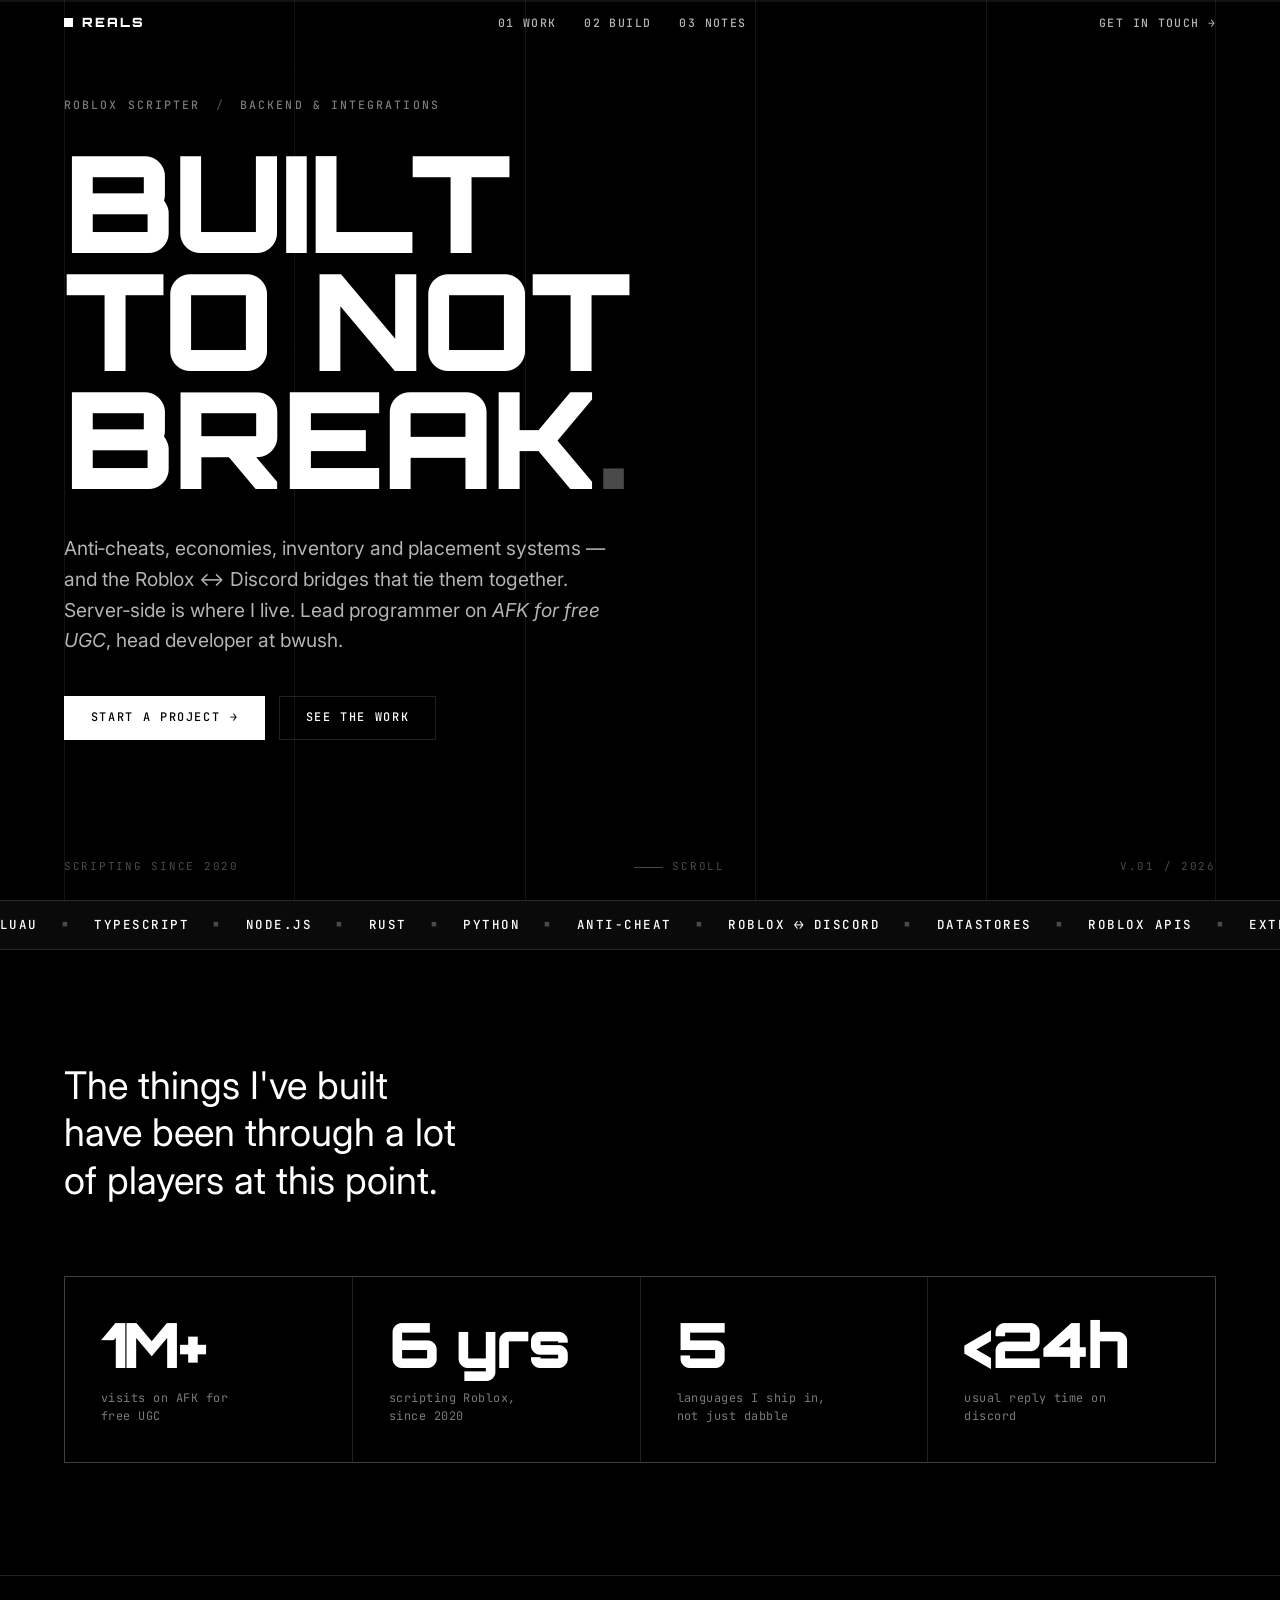
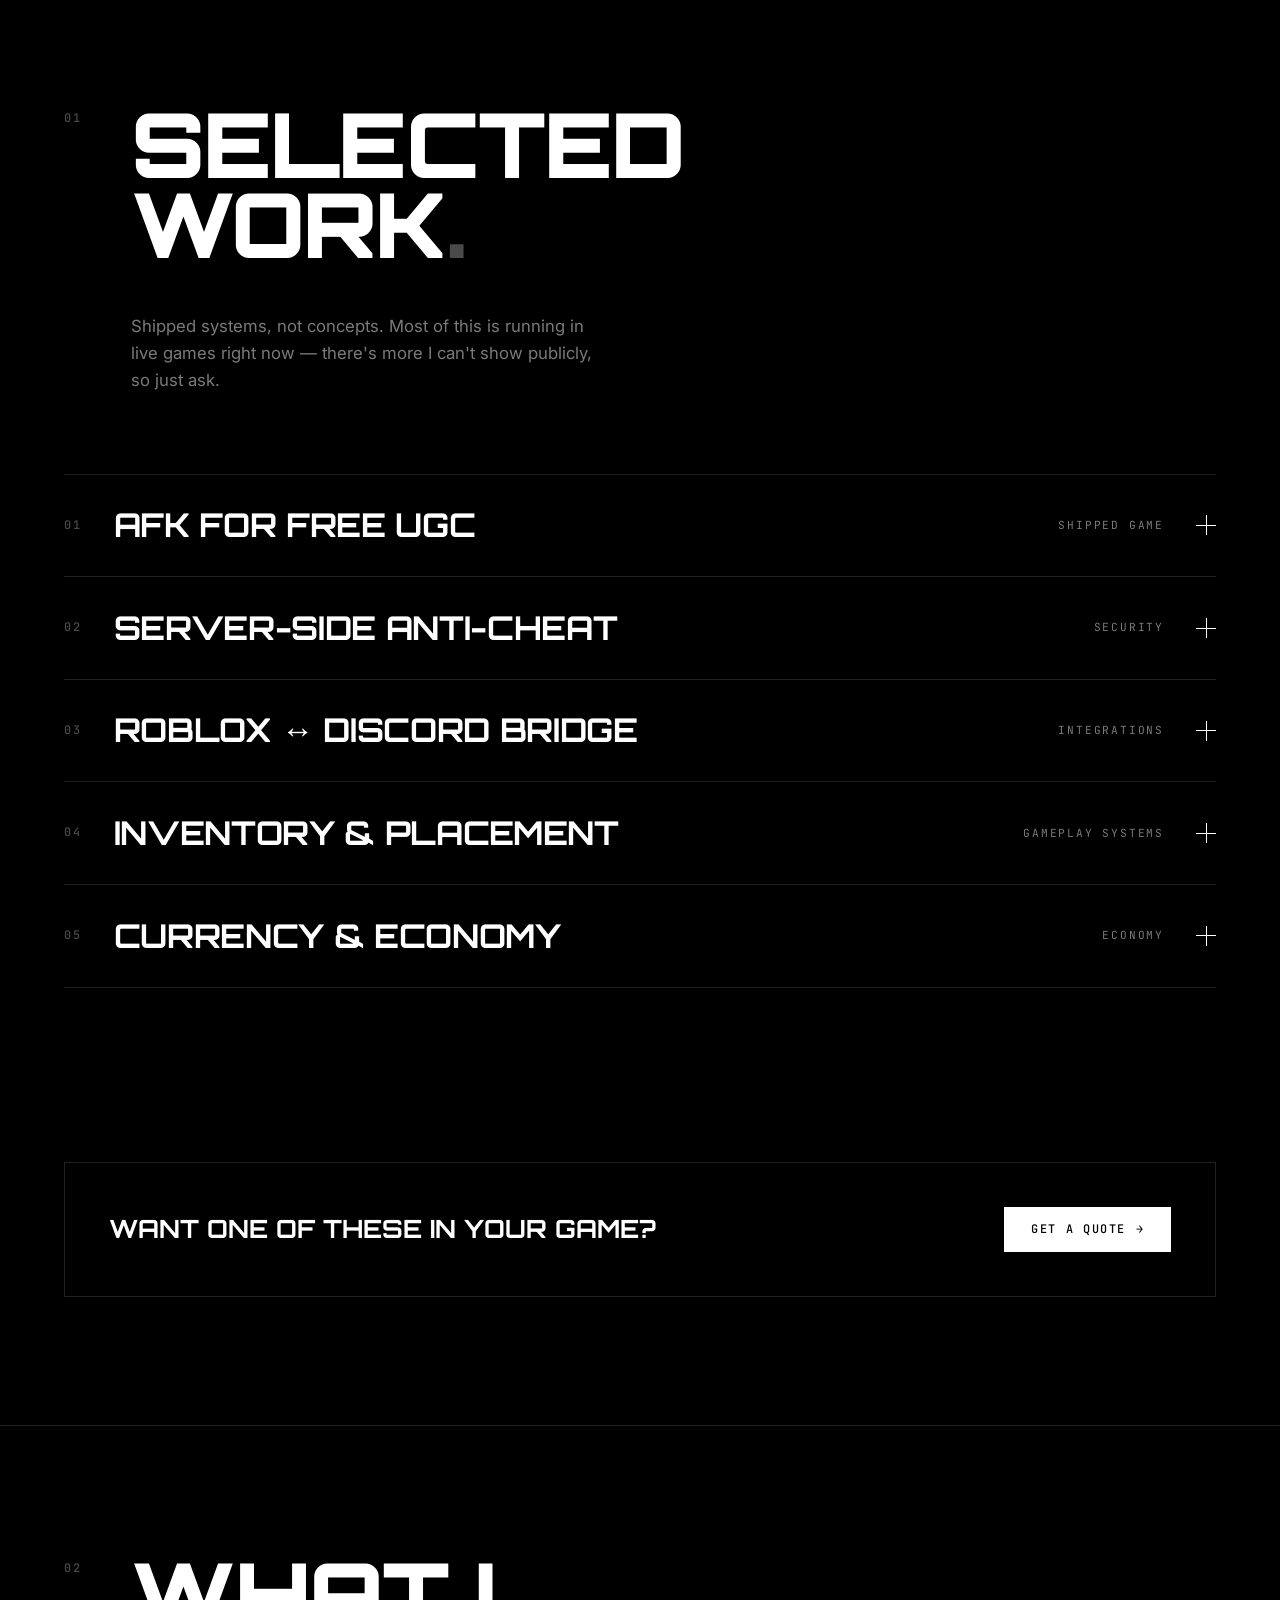
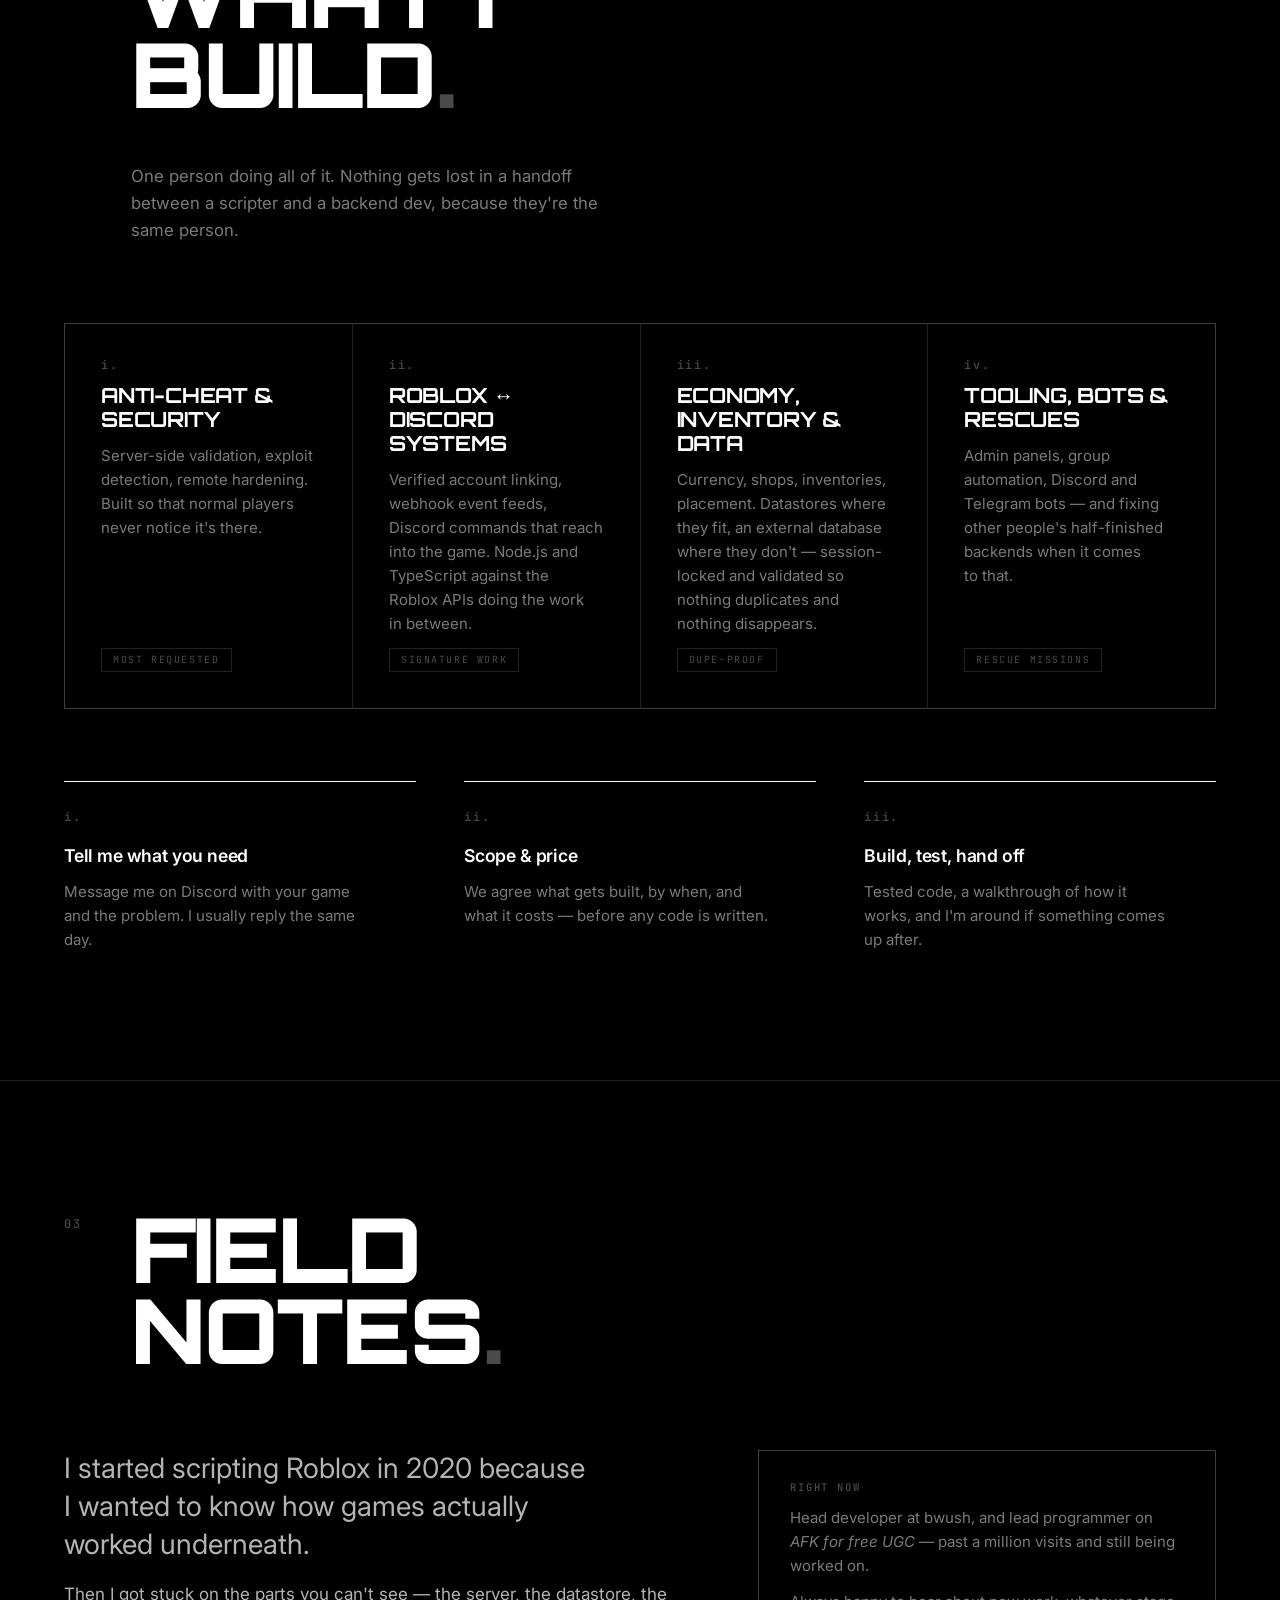
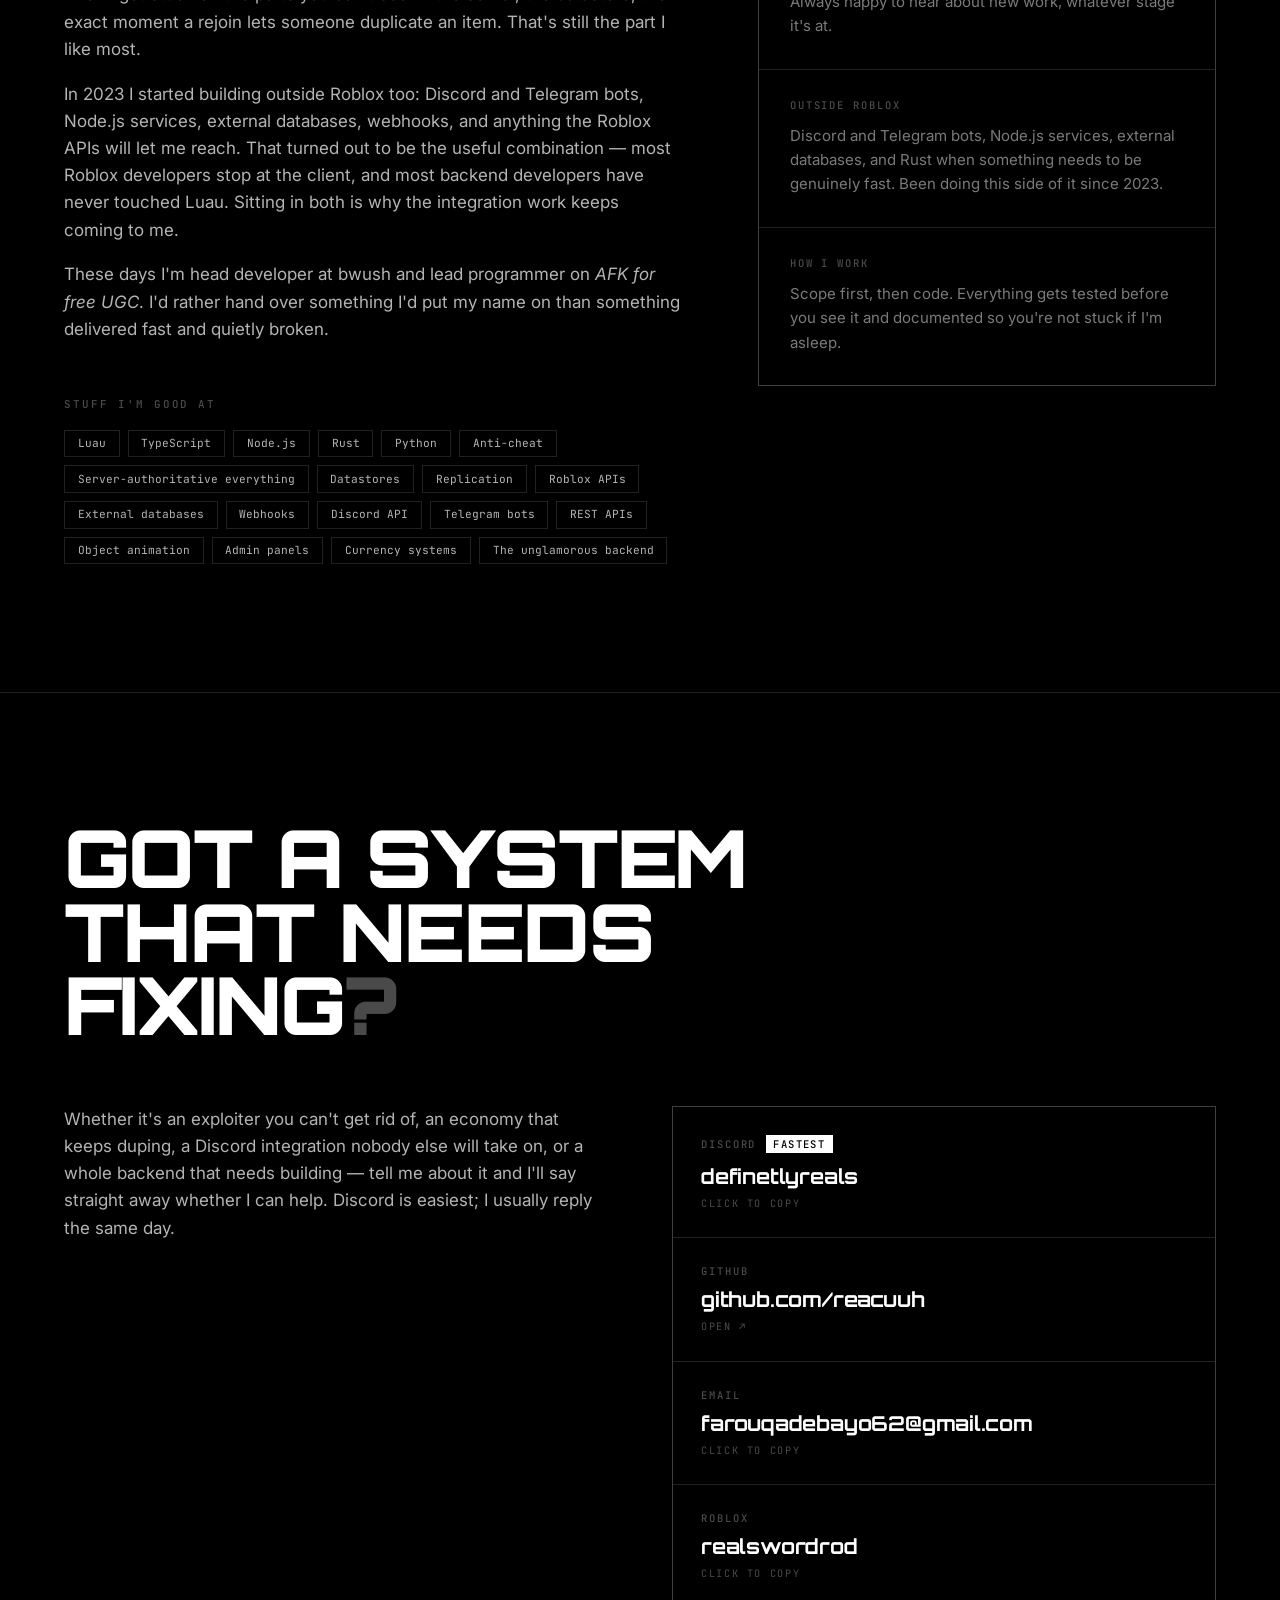
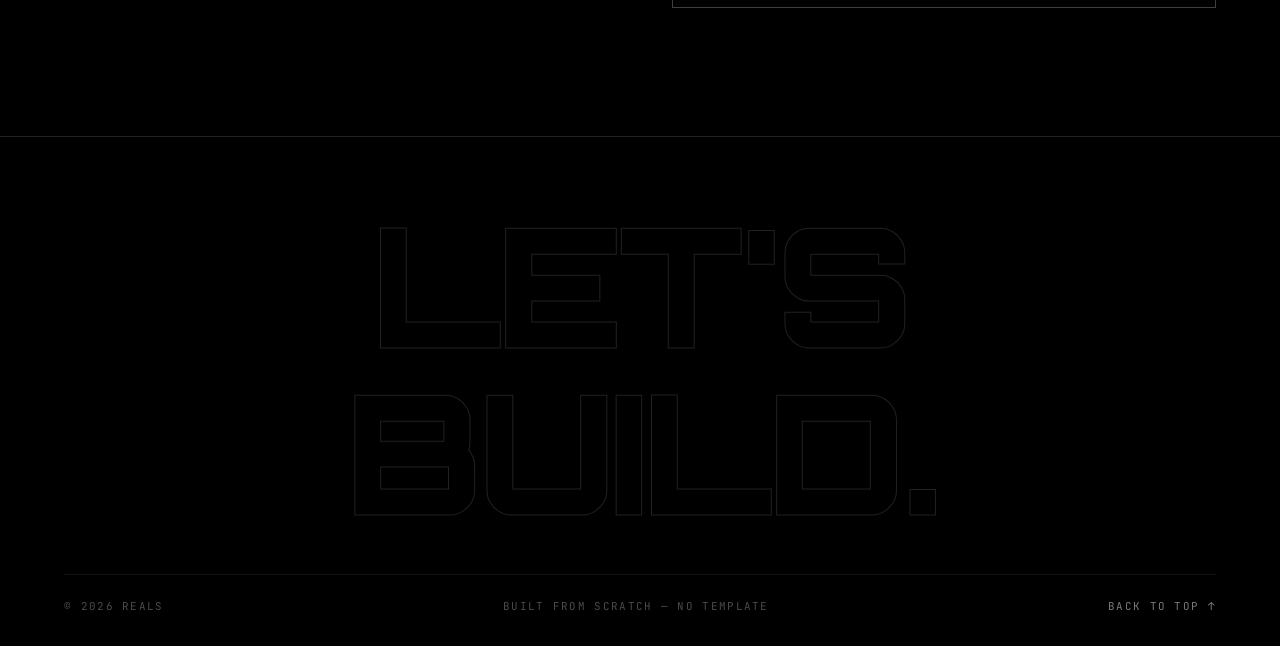
==== index.html @ 81536434 "Portfolio site Static single-page site. Black and white, Orbitron display type, no dependencies and " ====
<!doctype html>
<html lang="en">
<head>
<meta charset="utf-8">
<meta name="viewport" content="width=device-width, initial-scale=1">
<title>REALS — Roblox backend programmer</title>
<meta name="description" content="Roblox scripter and backend programmer. Anti-cheats, economies, inventory and placement systems, admin panels, and Roblox–Discord integrations. Lead programmer on AFK for free UGC.">
<meta name="theme-color" content="#000000">

<link rel="preconnect" href="https://fonts.googleapis.com">
<link rel="preconnect" href="https://fonts.gstatic.com" crossorigin>
<link href="https://fonts.googleapis.com/css2?family=Orbitron:wght@700;900&family=Inter:wght@400;500;600&family=JetBrains+Mono:wght@400;500&display=swap" rel="stylesheet">

<link rel="stylesheet" href="styles.css">
</head>
<body>

<div class="rules" aria-hidden="true"><span></span><span></span><span></span><span></span><span></span></div>
<div class="grain" aria-hidden="true"></div>
<div class="progress" aria-hidden="true"><i></i></div>

<a class="skip" href="#work">Skip to work</a>

<header class="nav">
  <a class="nav__mark" href="#top"><span class="nav__sq"></span>REALS</a>
  <nav class="nav__links" aria-label="Sections">
    <a href="#work">01 Work</a>
    <a href="#build">02 Build</a>
    <a href="#notes">03 Notes</a>
  </nav>
  <a class="nav__status" href="#contact">Get in touch <span aria-hidden="true">→</span></a>
</header>

<main>

  <!-- ─────────────────────────  HERO  ───────────────────────── -->
  <section class="hero" id="top">
    <div class="hero__inner">
      <p class="eyebrow reveal">Roblox scripter <span class="sep">/</span> backend &amp; integrations</p>

      <h1 class="hero__title">
        <span class="ln reveal" style="--d:.05s">BUILT</span>
        <span class="ln reveal" style="--d:.12s">TO NOT</span>
        <span class="ln reveal" style="--d:.19s">BREAK<span class="dot">.</span></span>
      </h1>

      <p class="hero__lede reveal" style="--d:.26s">
        Anti&#8209;cheats, economies, inventory and placement systems — and the
        Roblox&nbsp;↔&nbsp;Discord bridges that tie them together. Server&#8209;side is where I
        live. Lead programmer on <em>AFK for free UGC</em>, head developer at bwush.
      </p>

      <div class="hero__cta reveal" style="--d:.33s">
        <a class="btn btn--solid" href="#contact">Start a project <span aria-hidden="true">→</span></a>
        <a class="btn" href="#work">See the work</a>
      </div>
    </div>

    <div class="hero__meta">
      <span>Scripting since 2020</span>
      <span class="hero__scroll" aria-hidden="true">Scroll</span>
      <span>v.01 / 2026</span>
    </div>
  </section>

  <!-- ─────────────────────────  MARQUEE  ───────────────────────── -->
  <div class="marquee" aria-hidden="true">
    <div class="marquee__track">
      <span class="marquee__set">
        <b>Luau</b><i>◼</i><b>TypeScript</b><i>◼</i><b>Node.js</b><i>◼</i><b>Rust</b><i>◼</i><b>Python</b><i>◼</i>
        <b>Anti-cheat</b><i>◼</i><b>Roblox ↔ Discord</b><i>◼</i><b>Datastores</b><i>◼</i><b>Roblox APIs</b><i>◼</i>
        <b>External databases</b><i>◼</i><b>Webhooks</b><i>◼</i><b>Admin panels</b><i>◼</i><b>Currency systems</b><i>◼</i>
        <b>Server-authoritative everything</b><i>◼</i>
      </span>
      <span class="marquee__set">
        <b>Luau</b><i>◼</i><b>TypeScript</b><i>◼</i><b>Node.js</b><i>◼</i><b>Rust</b><i>◼</i><b>Python</b><i>◼</i>
        <b>Anti-cheat</b><i>◼</i><b>Roblox ↔ Discord</b><i>◼</i><b>Datastores</b><i>◼</i><b>Roblox APIs</b><i>◼</i>
        <b>External databases</b><i>◼</i><b>Webhooks</b><i>◼</i><b>Admin panels</b><i>◼</i><b>Currency systems</b><i>◼</i>
        <b>Server-authoritative everything</b><i>◼</i>
      </span>
    </div>
  </div>

  <!-- ─────────────────────────  STATS  ───────────────────────── -->
  <section class="stats">
    <p class="stats__line reveal">The things I've built have been through a lot of players at this point.</p>
    <ul class="stats__grid">
      <li class="stat reveal" style="--d:.00s"><span class="stat__n" data-count="1" data-suffix="M+">0</span><span class="stat__l">visits on AFK for free UGC</span></li>
      <li class="stat reveal" style="--d:.06s"><span class="stat__n" data-count="6" data-suffix=" yrs">0</span><span class="stat__l">scripting Roblox, since 2020</span></li>
      <li class="stat reveal" style="--d:.12s"><span class="stat__n" data-count="5" data-suffix="">0</span><span class="stat__l">languages I ship in, not just dabble</span></li>
      <li class="stat reveal" style="--d:.18s"><span class="stat__n" data-prefix="&lt;" data-count="24" data-suffix="h">0</span><span class="stat__l">usual reply time on discord</span></li>
    </ul>
  </section>

  <!-- ─────────────────────────  01 · WORK  ───────────────────────── -->
  <section class="sec" id="work">
    <header class="sec__head">
      <span class="sec__num">01</span>
      <h2 class="sec__title reveal">Selected<br>work<span class="dot">.</span></h2>
      <p class="sec__note reveal" style="--d:.08s">
        Shipped systems, not concepts. Most of this is running in live games right now —
        there's more I can't show publicly, so just ask.
      </p>
    </header>

    <ol class="work">
      <li class="work__item reveal">
        <button class="work__row" type="button" aria-expanded="false" aria-controls="w1">
          <span class="work__idx">01</span>
          <span class="work__name">AFK for Free UGC</span>
          <span class="work__kind">Shipped game</span>
          <span class="work__plus" aria-hidden="true"></span>
        </button>
        <div class="work__panel" id="w1">
          <div class="work__panelIn">
            <div class="work__video" data-yt="">
              <span class="work__videoLabel">Video — coming soon</span>
            </div>
            <div class="work__col">
              <h3>What it is</h3>
              <p>A bwush game I'm the lead programmer on. Reward timers that survive rejoins, UGC distribution, anti-idle-abuse checks, and all the server logic underneath it.</p>
            </div>
            <div class="work__col">
              <h3>The result</h3>
              <p>Past 1M+ visits and still running. The backend holds up under full servers without the reward loop drifting or double-paying.</p>
            </div>
            <ul class="tags">
              <li>Luau</li><li>Datastores</li><li>UGC</li><li>Lead programmer</li>
            </ul>
          </div>
        </div>
      </li>

      <li class="work__item reveal">
        <button class="work__row" type="button" aria-expanded="false" aria-controls="w2">
          <span class="work__idx">02</span>
          <span class="work__name">Server-Side Anti-Cheat</span>
          <span class="work__kind">Security</span>
          <span class="work__plus" aria-hidden="true"></span>
        </button>
        <div class="work__panel" id="w2">
          <div class="work__panelIn">
            <div class="work__video" data-yt="">
              <span class="work__videoLabel">Video — coming soon</span>
            </div>
            <div class="work__col">
              <h3>What it is</h3>
              <p>Movement, speed and remote validation done on the server, where the client can't argue with it. Tuned so normal players with bad ping don't get punished for it.</p>
            </div>
            <div class="work__col">
              <h3>The result</h3>
              <p>Exploiters get caught by the thing they can't reach. Want to test it against something yourself? Ask me.</p>
            </div>
            <ul class="tags">
              <li>Luau</li><li>Server-authoritative</li><li>Remote hardening</li><li>Detection</li>
            </ul>
          </div>
        </div>
      </li>

      <li class="work__item reveal">
        <button class="work__row" type="button" aria-expanded="false" aria-controls="w3">
          <span class="work__idx">03</span>
          <span class="work__name">Roblox ↔ Discord Bridge</span>
          <span class="work__kind">Integrations</span>
          <span class="work__plus" aria-hidden="true"></span>
        </button>
        <div class="work__panel" id="w3">
          <div class="work__panelIn">
            <div class="work__video" data-yt="">
              <span class="work__videoLabel">Video — coming soon</span>
            </div>
            <div class="work__col">
              <h3>What it is</h3>
              <p>Two-way integration between a game and a Discord server. Node.js service in the middle talking to the Roblox APIs, verified account links, webhooks pushing in-game events out, and Discord commands reaching back into the game.</p>
            </div>
            <div class="work__col">
              <h3>The result</h3>
              <p>Staff can moderate, check data and trigger actions without opening Roblox. This is the part most people can't build, and it's the work I get asked for most.</p>
            </div>
            <ul class="tags">
              <li>Node.js</li><li>TypeScript</li><li>Discord API</li><li>Roblox API</li><li>Webhooks</li><li>Account linking</li>
            </ul>
          </div>
        </div>
      </li>

      <li class="work__item reveal">
        <button class="work__row" type="button" aria-expanded="false" aria-controls="w4">
          <span class="work__idx">04</span>
          <span class="work__name">Inventory &amp; Placement</span>
          <span class="work__kind">Gameplay systems</span>
          <span class="work__plus" aria-hidden="true"></span>
        </button>
        <div class="work__panel" id="w4">
          <div class="work__panelIn">
            <div class="work__video" data-yt="">
              <span class="work__videoLabel">Video — coming soon</span>
            </div>
            <div class="work__col">
              <h3>What it is</h3>
              <p>Inventory backed by datastores, plus grid placement with collision and ownership checks. Every mutation is validated server-side before it's saved.</p>
            </div>
            <div class="work__col">
              <h3>The result</h3>
              <p>No dupes, no items lost on a bad shutdown, no placing things where they shouldn't go. Drops into any sandbox or building game.</p>
            </div>
            <ul class="tags">
              <li>Luau</li><li>Datastores</li><li>Grid placement</li><li>Collision</li>
            </ul>
          </div>
        </div>
      </li>

      <li class="work__item reveal">
        <button class="work__row" type="button" aria-expanded="false" aria-controls="w5">
          <span class="work__idx">05</span>
          <span class="work__name">Currency &amp; Economy</span>
          <span class="work__kind">Economy</span>
          <span class="work__plus" aria-hidden="true"></span>
        </button>
        <div class="work__panel" id="w5">
          <div class="work__panelIn">
            <div class="work__video" data-yt="">
              <span class="work__videoLabel">Video — coming soon</span>
            </div>
            <div class="work__col">
              <h3>What it is</h3>
              <p>Currency, shops and payouts with session locking and idempotent transactions, so a rejoin mid-purchase can't mint free money.</p>
            </div>
            <div class="work__col">
              <h3>The result</h3>
              <p>Balances that survive server crashes and rejoin spam. Customisable enough to sit under whatever progression the game wants.</p>
            </div>
            <ul class="tags">
              <li>Luau</li><li>Session locking</li><li>Datastores</li><li>Shops</li>
            </ul>
          </div>
        </div>
      </li>

      <li class="work__item reveal">
        <button class="work__row" type="button" aria-expanded="false" aria-controls="w6">
          <span class="work__idx">06</span>
          <span class="work__name">Admin &amp; Group Services</span>
          <span class="work__kind">Tooling</span>
          <span class="work__plus" aria-hidden="true"></span>
        </button>
        <div class="work__panel" id="w6">
          <div class="work__panelIn">
            <div class="work__video" data-yt="">
              <span class="work__videoLabel">Video — coming soon</span>
            </div>
            <div class="work__col">
              <h3>What it is</h3>
              <p>Admin panels with real permission tiers and an action log, plus custom automation for Roblox group member services — the kind of thing every big group ends up needing.</p>
            </div>
            <div class="work__col">
              <h3>The result</h3>
              <p>Staff get exactly the powers they should have and nothing more, and every action is traceable to whoever ran it.</p>
            </div>
            <ul class="tags">
              <li>Luau</li><li>Node.js</li><li>Permissions</li><li>Audit log</li><li>Automation</li>
            </ul>
          </div>
        </div>
      </li>
    </ol>

    <div class="cta-band reveal">
      <p>Want one of these in your game?</p>
      <a class="btn btn--solid" href="#contact">Get a quote <span aria-hidden="true">→</span></a>
    </div>
  </section>

  <!-- ─────────────────────────  02 · BUILD  ───────────────────────── -->
  <section class="sec" id="build">
    <header class="sec__head">
      <span class="sec__num">02</span>
      <h2 class="sec__title reveal">What I<br>build<span class="dot">.</span></h2>
      <p class="sec__note reveal" style="--d:.08s">One person doing all of it. Nothing gets lost in a handoff between a scripter and a backend dev, because they're the same person.</p>
    </header>

    <div class="cap">
      <article class="cap__card reveal" style="--d:.00s">
        <span class="cap__i">i.</span>
        <h3>Anti-cheat &amp; security</h3>
        <p>Server-side validation, exploit detection, remote hardening. Built so that normal players never notice it's there.</p>
        <span class="cap__flag">Most requested</span>
      </article>
      <article class="cap__card reveal" style="--d:.06s">
        <span class="cap__i">ii.</span>
        <h3>Roblox ↔ Discord systems</h3>
        <p>Verified account linking, webhook event feeds, Discord commands that reach into the game. Node.js and TypeScript against the Roblox APIs doing the work in between.</p>
        <span class="cap__flag">Signature work</span>
      </article>
      <article class="cap__card reveal" style="--d:.12s">
        <span class="cap__i">iii.</span>
        <h3>Economy, inventory &amp; data</h3>
        <p>Currency, shops, inventories, placement. Datastores where they fit, an external database where they don't — session-locked and validated so nothing duplicates and nothing disappears.</p>
        <span class="cap__flag">Dupe-proof</span>
      </article>
      <article class="cap__card reveal" style="--d:.18s">
        <span class="cap__i">iv.</span>
        <h3>Tooling, bots &amp; rescues</h3>
        <p>Admin panels, group automation, Discord and Telegram bots — and fixing other people's half-finished backends when it comes to that.</p>
        <span class="cap__flag">Rescue missions</span>
      </article>
    </div>

    <ol class="steps">
      <li class="reveal" style="--d:.00s"><span class="steps__n">i.</span><h4>Tell me what you need</h4><p>Message me on Discord with your game and the problem. I usually reply the same day.</p></li>
      <li class="reveal" style="--d:.08s"><span class="steps__n">ii.</span><h4>Scope &amp; price</h4><p>We agree what gets built, by when, and what it costs — before any code is written.</p></li>
      <li class="reveal" style="--d:.16s"><span class="steps__n">iii.</span><h4>Build, test, hand off</h4><p>Tested code, a walkthrough of how it works, and I'm around if something comes up after.</p></li>
    </ol>
  </section>

  <!-- ─────────────────────────  03 · NOTES  ───────────────────────── -->
  <section class="sec" id="notes">
    <header class="sec__head">
      <span class="sec__num">03</span>
      <h2 class="sec__title reveal">Field<br>notes<span class="dot">.</span></h2>
    </header>

    <div class="notes">
      <div class="notes__body reveal">
        <p class="notes__lead">I started scripting Roblox in 2020 because I wanted to know how games actually worked underneath.</p>
        <p>Then I got stuck on the parts you can't see — the server, the datastore, the exact moment a rejoin lets someone duplicate an item. That's still the part I like most.</p>
        <p>In 2023 I started building outside Roblox too: Discord and Telegram bots, Node.js services, external databases, webhooks, and anything the Roblox APIs will let me reach. That turned out to be the useful combination — most Roblox developers stop at the client, and most backend developers have never touched Luau. Sitting in both is why the integration work keeps coming to me.</p>
        <p>These days I'm head developer at bwush and lead programmer on <em>AFK for free UGC</em>. I'd rather hand over something I'd put my name on than something delivered fast and quietly broken.</p>

        <h3 class="notes__h">Stuff I'm good at</h3>
        <ul class="chips">
          <li>Luau</li><li>TypeScript</li><li>Node.js</li><li>Rust</li><li>Python</li>
          <li>Anti-cheat</li><li>Server-authoritative everything</li><li>Datastores</li><li>Replication</li>
          <li>Roblox APIs</li><li>External databases</li><li>Webhooks</li>
          <li>Discord API</li><li>Telegram bots</li><li>REST APIs</li><li>Object animation</li>
          <li>Admin panels</li><li>Currency systems</li><li>The unglamorous backend</li>
        </ul>
      </div>

      <aside class="notes__side">
        <div class="panel reveal" style="--d:.00s">
          <span class="panel__k">Right now</span>
          <p>Head developer at bwush, and lead programmer on <em>AFK for free UGC</em> — past a million visits and still being worked on.</p>
          <p>Always happy to hear about new work, whatever stage it's at.</p>
        </div>
        <div class="panel reveal" style="--d:.08s">
          <span class="panel__k">Outside Roblox</span>
          <p>Discord and Telegram bots, Node.js services, external databases, and Rust when something needs to be genuinely fast. Been doing this side of it since 2023.</p>
        </div>
        <div class="panel reveal" style="--d:.16s">
          <span class="panel__k">How I work</span>
          <p>Scope first, then code. Everything gets tested before you see it and documented so you're not stuck if I'm asleep.</p>
        </div>
      </aside>
    </div>
  </section>

  <!-- ─────────────────────────  CONTACT  ───────────────────────── -->
  <section class="contact" id="contact">
    <h2 class="contact__title reveal">
      <span class="ln">GOT A SYSTEM</span>
      <span class="ln">THAT NEEDS</span>
      <span class="ln">FIXING<span class="dot">?</span></span>
    </h2>

    <div class="contact__grid">
      <p class="contact__note reveal">
        Whether it's an exploiter you can't get rid of, an economy that keeps duping, a
        Discord integration nobody else will take on, or a whole backend that needs
        building — tell me about it and I'll say straight away whether I can help.
        Discord is easiest; I usually reply the same day.
      </p>

      <div class="contact__links reveal" style="--d:.08s">
        <button class="copy" type="button" data-copy="definetlyreals">
          <span class="copy__k">Discord <span class="copy__best">Fastest</span></span>
          <span class="copy__v">definetlyreals</span>
          <span class="copy__hint">Click to copy</span>
        </button>
        <a class="copy" href="https://github.com/reacuuh" target="_blank" rel="noopener noreferrer">
          <span class="copy__k">GitHub</span>
          <span class="copy__v">github.com/reacuuh</span>
          <span class="copy__hint">Open <span aria-hidden="true">↗</span></span>
        </a>
        <button class="copy" type="button" data-copy="farouqadebayo62@gmail.com">
          <span class="copy__k">Email</span>
          <span class="copy__v">farouqadebayo62@gmail.com</span>
          <span class="copy__hint">Click to copy</span>
        </button>
        <button class="copy" type="button" data-copy="realswordrod">
          <span class="copy__k">Roblox</span>
          <span class="copy__v">realswordrod</span>
          <span class="copy__hint">Click to copy</span>
        </button>
      </div>
    </div>
  </section>
</main>

<footer class="foot">
  <span class="foot__big" aria-hidden="true">LET'S BUILD.</span>
  <div class="foot__row">
    <span>© <span id="yr">2026</span> REALS</span>
    <span>Built from scratch — no template</span>
    <a href="#top">Back to top <span aria-hidden="true">↑</span></a>
  </div>
</footer>

<div class="toast" role="status" aria-live="polite"></div>

<script src="script.js"></script>
</body>
</html>
---- styles.css ----
/* ============================================================
   Monochrome portfolio — black & white, blocky display type
   ============================================================ */

:root{
  --bg:        #000000;
  --bg-2:      #0a0a0a;
  --bg-3:      #101010;
  --fg:        #ffffff;
  --fg-2:      #b4b4b4;
  --fg-3:      #7a7a7a;
  --fg-4:      #4a4a4a;
  --line:      rgba(255,255,255,.13);
  --line-2:    rgba(255,255,255,.07);

  --display: 'Orbitron', 'Arial Black', sans-serif;
  --sans:    'Inter', -apple-system, BlinkMacSystemFont, 'Segoe UI', sans-serif;
  --mono:    'JetBrains Mono', ui-monospace, 'SF Mono', Menlo, monospace;

  --pad: clamp(1.25rem, 5vw, 5rem);
  --maxw: 1440px;
  --ease: cubic-bezier(.22,1,.36,1);
}

*,*::before,*::after{ box-sizing:border-box; }

html{ scroll-behavior:smooth; -webkit-text-size-adjust:100%; }

body{
  margin:0;
  background:var(--bg);
  color:var(--fg);
  font-family:var(--sans);
  font-size:clamp(.95rem,.9rem + .25vw,1.0625rem);
  line-height:1.6;
  overflow-x:hidden;
  -webkit-font-smoothing:antialiased;
}

img{ max-width:100%; display:block; }
code{ font-family:var(--mono); font-size:.9em; background:var(--bg-3); padding:.1em .35em; border:1px solid var(--line-2); }

::selection{ background:var(--fg); color:var(--bg); }

:focus-visible{ outline:2px solid var(--fg); outline-offset:3px; }

.skip{
  position:fixed; top:-100px; left:1rem; z-index:200;
  background:var(--fg); color:var(--bg); padding:.6rem 1rem;
  font:500 .8rem/1 var(--mono); text-decoration:none;
}
.skip:focus{ top:1rem; }

/* ── decorative layers ─────────────────────────────────────── */

.rules{
  position:fixed; inset:0; z-index:0; pointer-events:none;
  display:grid; grid-template-columns:repeat(5,1fr);
  max-width:var(--maxw); margin-inline:auto; padding-inline:var(--pad);
}
.rules span{ border-left:1px solid var(--line-2); }
.rules span:last-child{ border-right:1px solid var(--line-2); }
@media (max-width:700px){ .rules{ grid-template-columns:repeat(2,1fr); } }

.grain{
  position:fixed; inset:0; z-index:1; pointer-events:none; opacity:.16;
  background-image:url("data:image/svg+xml,%3Csvg xmlns='http://www.w3.org/2000/svg' width='140' height='140'%3E%3Cfilter id='n'%3E%3CfeTurbulence type='fractalNoise' baseFrequency='.85' numOctaves='3'/%3E%3C/filter%3E%3Crect width='100%25' height='100%25' filter='url(%23n)'/%3E%3C/svg%3E");
  mix-blend-mode:overlay;
}

.progress{
  position:fixed; top:0; left:0; right:0; height:2px; z-index:120;
  background:var(--line-2);
}
.progress i{
  display:block; height:100%; width:0%; background:var(--fg);
  transition:width .1s linear;
}

/* ── nav ───────────────────────────────────────────────────── */

.nav{
  position:fixed; top:0; left:0; right:0; z-index:110;
  display:flex; align-items:center; justify-content:space-between; gap:1rem;
  padding-block:1rem;
  /* Align with the max-width container while the background spans full width. */
  padding-inline:max(var(--pad), (100vw - var(--maxw)) / 2 + var(--pad));
  font:500 .72rem/1 var(--mono);
  letter-spacing:.12em; text-transform:uppercase;
  transition:background .3s var(--ease), border-color .3s var(--ease);
  border-bottom:1px solid transparent;
}
.nav.is-stuck{
  background:rgba(0,0,0,.72);
  backdrop-filter:blur(14px);
  -webkit-backdrop-filter:blur(14px);
  border-bottom-color:var(--line-2);
}
.nav__mark{
  display:inline-flex; align-items:center; gap:.55rem;
  color:var(--fg); text-decoration:none;
  font-family:var(--display); font-weight:900; font-size:.8rem; letter-spacing:.16em;
}
.nav__sq{ width:9px; height:9px; background:var(--fg); display:block; }
.nav__links{ display:flex; gap:1.75rem; }
.nav__links a{
  color:var(--fg-2); text-decoration:none; position:relative;
  transition:color .25s var(--ease);
}
.nav__links a::after{
  content:''; position:absolute; left:0; right:100%; bottom:-5px; height:1px;
  background:var(--fg); transition:right .35s var(--ease);
}
.nav__links a:hover{ color:var(--fg); }
.nav__links a:hover::after{ right:0; }
.nav__status{
  display:inline-flex; align-items:center; gap:.5rem;
  color:var(--fg-2); text-decoration:none;
  transition:color .25s var(--ease);
}
.nav__status:hover{ color:var(--fg); }
@media (max-width:760px){ .nav__links{ display:none; } }

/* ── shared bits ───────────────────────────────────────────── */

.eyebrow{
  font:500 .72rem/1 var(--mono);
  letter-spacing:.18em; text-transform:uppercase; color:var(--fg-3);
  margin:0 0 clamp(1.25rem,3vw,2rem);
}
.eyebrow .sep{ color:var(--fg-4); margin-inline:.4rem; }

.dot{ color:var(--fg-4); }

.btn{
  display:inline-flex; align-items:center; gap:.6rem;
  padding:.95rem 1.6rem;
  border:1px solid var(--line);
  color:var(--fg); text-decoration:none;
  font:500 .74rem/1 var(--mono); letter-spacing:.14em; text-transform:uppercase;
  background:transparent; cursor:pointer;
  transition:background .3s var(--ease), color .3s var(--ease), border-color .3s var(--ease);
}
.btn:hover{ background:var(--fg); color:var(--bg); border-color:var(--fg); }
.btn--solid{ background:var(--fg); color:var(--bg); border-color:var(--fg); }
.btn--solid:hover{ background:transparent; color:var(--fg); border-color:var(--fg); }

/* ── hero ──────────────────────────────────────────────────── */

.hero{
  position:relative; z-index:2;
  min-height:100svh;
  max-width:var(--maxw); margin-inline:auto;
  padding:clamp(6rem,11vh,8rem) var(--pad) 1.75rem;
  display:flex; flex-direction:column; justify-content:center;
}
.hero__inner{ max-width:min(100%,60rem); }

.hero__title{
  font-family:var(--display); font-weight:900;
  font-size:clamp(2.75rem,10.5vw,9rem);
  line-height:.88; letter-spacing:-.02em;
  margin:0 0 clamp(1.5rem,3vw,2.25rem);
  text-transform:uppercase;
}
.hero__title .ln{ display:block; }

.hero__lede{
  max-width:46ch; color:var(--fg-2);
  font-size:clamp(1rem,.95rem + .35vw,1.2rem);
  margin:0 0 clamp(1.75rem,3.5vw,2.5rem);
  text-wrap:pretty;
}

.hero__cta{ display:flex; flex-wrap:wrap; gap:.85rem; }

.hero__meta{
  display:flex; justify-content:space-between; align-items:center; gap:1rem;
  margin-top:auto; padding-top:clamp(2rem,5vh,3.5rem);
  font:400 .68rem/1 var(--mono); letter-spacing:.16em;
  text-transform:uppercase; color:var(--fg-4);
}
.hero__scroll{ position:relative; padding-left:2.4rem; }
.hero__scroll::before{
  content:''; position:absolute; left:0; top:50%; width:1.8rem; height:1px; background:var(--fg-4);
  transform-origin:left; animation:sweep 2.6s var(--ease) infinite;
}
@keyframes sweep{ 0%,100%{ transform:scaleX(.3) } 50%{ transform:scaleX(1) } }
@media (max-width:640px){ .hero__scroll{ display:none; } }

/* ── marquee ───────────────────────────────────────────────── */

.marquee{
  position:relative; z-index:2;
  border-block:1px solid var(--line);
  background:var(--bg-2);
  overflow:hidden; padding:1.1rem 0;
  display:flex;
}
.marquee__track{ display:flex; flex:none; animation:slide 38s linear infinite; }
.marquee__set{
  display:flex; align-items:center; gap:1.5rem; padding-right:1.5rem; flex:none;
  font:500 .78rem/1 var(--mono); letter-spacing:.2em; text-transform:uppercase;
  white-space:nowrap;
}
.marquee__set b{ font-weight:500; color:var(--fg); }
.marquee__set i{ color:var(--fg-4); font-style:normal; font-size:.55em; }
@keyframes slide{ to{ transform:translateX(-50%) } }
.marquee:hover .marquee__track{ animation-play-state:paused; }

/* ── stats ─────────────────────────────────────────────────── */

.stats{
  position:relative; z-index:2;
  max-width:var(--maxw); margin-inline:auto;
  padding:clamp(4rem,10vw,7rem) var(--pad);
}
.stats__line{
  font-size:clamp(1.35rem,1.1rem + 1.6vw,2.4rem);
  line-height:1.25; max-width:24ch; margin:0 0 clamp(3rem,7vw,4.5rem);
  text-wrap:balance;
}
.stats__grid{
  list-style:none; margin:0; padding:0;
  display:grid; gap:1px; background:var(--line);
  grid-template-columns:repeat(auto-fit,minmax(200px,1fr));
  border:1px solid var(--line);
}
.stat{ background:var(--bg); padding:clamp(1.5rem,3vw,2.25rem); }
.stat__n{
  display:block; font-family:var(--display); font-weight:900;
  font-size:clamp(2.25rem,1.5rem + 3vw,4rem); line-height:1;
  letter-spacing:-.03em; font-variant-numeric:tabular-nums;
}
.stat__l{
  display:block; margin-top:.9rem; max-width:22ch;
  font:400 .74rem/1.5 var(--mono); color:var(--fg-3);
  letter-spacing:.04em;
}

/* ── section scaffolding ───────────────────────────────────── */

.sec{
  position:relative; z-index:2;
  max-width:var(--maxw); margin-inline:auto;
  padding:clamp(4.5rem,11vw,8rem) var(--pad);
  border-top:1px solid var(--line);
}
.sec__head{
  display:grid; gap:clamp(1.5rem,4vw,3rem);
  grid-template-columns:auto 1fr;
  align-items:start;
  margin-bottom:clamp(3rem,7vw,5rem);
}
.sec__num{
  font:500 .74rem/1 var(--mono); letter-spacing:.2em; color:var(--fg-4);
  padding-top:.6rem;
}
.sec__title{
  grid-column:2; margin:0;
  font-family:var(--display); font-weight:900; text-transform:uppercase;
  font-size:clamp(2.25rem,1.2rem + 5.5vw,6rem);
  line-height:.9; letter-spacing:-.02em;
}
.sec__note{
  grid-column:2; margin:0; max-width:44ch; color:var(--fg-3);
  font-size:clamp(.95rem,.92rem + .2vw,1.05rem);
  text-wrap:pretty;
}
@media (max-width:640px){
  .sec__head{ grid-template-columns:1fr; gap:1rem; }
  .sec__title,.sec__note{ grid-column:1; }
  .sec__num{ padding-top:0; }
}

/* ── 01 work accordion ─────────────────────────────────────── */

.work{ list-style:none; margin:0; padding:0; border-top:1px solid var(--line); }
.work__item{ border-bottom:1px solid var(--line); }

.work__row{
  width:100%; background:none; border:0; cursor:pointer; color:inherit;
  display:grid; align-items:center; gap:clamp(1rem,3vw,2rem);
  grid-template-columns:auto 1fr auto auto;
  padding:clamp(1.4rem,3vw,2.1rem) 0;
  text-align:left; font:inherit;
  transition:padding .4s var(--ease), color .3s var(--ease);
}
.work__row:hover{ padding-inline:clamp(.5rem,2vw,1.5rem); }
.work__idx{ font:500 .74rem/1 var(--mono); color:var(--fg-4); letter-spacing:.15em; }
.work__name{
  font-family:var(--display); font-weight:700; text-transform:uppercase;
  font-size:clamp(1.1rem,.85rem + 1.5vw,2.35rem);
  line-height:1.05; letter-spacing:-.01em;
}
.work__kind{
  font:400 .7rem/1 var(--mono); letter-spacing:.16em; text-transform:uppercase;
  color:var(--fg-3);
}
.work__plus{
  position:relative; width:20px; height:20px; flex:none;
}
.work__plus::before,.work__plus::after{
  content:''; position:absolute; inset:0; margin:auto; background:var(--fg);
}
.work__plus::before{ width:100%; height:1px; }
.work__plus::after{ width:1px; height:100%; transition:transform .45s var(--ease); }
.work__row[aria-expanded="true"] .work__plus::after{ transform:scaleY(0); }
.work__row[aria-expanded="true"]{ padding-inline:clamp(.5rem,2vw,1.5rem); }

.work__panel{
  height:0; overflow:hidden;
  transition:height .5s var(--ease);
}
.work__panelIn{
  display:grid; gap:clamp(1.25rem,3vw,2.5rem);
  grid-template-columns:1fr 1fr;
  padding:0 clamp(.5rem,2vw,1.5rem) clamp(2rem,4vw,2.75rem);
  border-left:1px solid var(--line);
  margin-left:clamp(.5rem,2vw,1.5rem);
}
/* Video slot: empty = hatched placeholder, filled = click-to-load YouTube embed. */
.work__video{
  grid-column:1/-1;
  position:relative; overflow:hidden;
  width:100%; max-width:46rem;
  aspect-ratio:16/9;
  border:1px solid var(--line);
  background:var(--bg-2);
  display:grid; place-items:center;
  margin-bottom:.5rem;
}
.work__video[data-yt=""]{
  background-image:repeating-linear-gradient(
    45deg, transparent 0 12px, rgba(255,255,255,.028) 12px 24px);
}
.work__videoLabel{
  font:400 .68rem/1 var(--mono); letter-spacing:.2em;
  text-transform:uppercase; color:var(--fg-4);
}
.work__video img{
  position:absolute; inset:0; width:100%; height:100%;
  object-fit:cover; filter:grayscale(1) contrast(1.08);
  opacity:.5; transition:opacity .4s var(--ease);
}
.work__video:hover img{ opacity:.75; }
.work__play{
  position:relative; z-index:1;
  width:66px; height:66px; padding:0;
  background:rgba(0,0,0,.55); border:1px solid var(--fg);
  cursor:pointer;
  display:grid; place-items:center;
  transition:background .3s var(--ease);
}
.work__play::before{
  content:'';
  border-left:14px solid var(--fg);
  border-block:9px solid transparent;
  margin-left:4px;
  transition:border-left-color .3s var(--ease);
}
.work__play:hover{ background:var(--fg); }
.work__play:hover::before{ border-left-color:var(--bg); }
.work__iframe{ position:absolute; inset:0; width:100%; height:100%; border:0; }

.work__col h3{
  margin:0 0 .7rem;
  font:500 .68rem/1 var(--mono); letter-spacing:.18em;
  text-transform:uppercase; color:var(--fg-4);
}
.work__col p{ margin:0; color:var(--fg-2); max-width:48ch; text-wrap:pretty; }

.tags{
  grid-column:1/-1; list-style:none; display:flex; flex-wrap:wrap; gap:.5rem;
  margin:.25rem 0 0; padding:0;
}
.tags li{
  border:1px solid var(--line); padding:.4rem .75rem;
  font:400 .66rem/1 var(--mono); letter-spacing:.12em;
  text-transform:uppercase; color:var(--fg-3);
}
@media (max-width:760px){
  .work__row{ grid-template-columns:auto 1fr auto; }
  .work__kind{ display:none; }
  .work__panelIn{ grid-template-columns:1fr; }
}

.cta-band{
  margin-top:clamp(3rem,6vw,4.5rem);
  border:1px solid var(--line);
  padding:clamp(1.75rem,4vw,2.75rem);
  display:flex; flex-wrap:wrap; align-items:center; justify-content:space-between;
  gap:1.5rem;
}
.cta-band p{
  margin:0; max-width:30ch;
  font-family:var(--display); font-weight:700; text-transform:uppercase;
  font-size:clamp(1rem,.85rem + .9vw,1.6rem); line-height:1.2;
}

/* ── 02 capabilities ───────────────────────────────────────── */

.cap{
  display:grid; gap:1px; background:var(--line);
  border:1px solid var(--line);
  grid-template-columns:repeat(auto-fit,minmax(260px,1fr));
}
.cap__card{
  background:var(--bg); padding:clamp(1.5rem,3vw,2.25rem);
  display:flex; flex-direction:column; gap:.75rem;
  transition:background .35s var(--ease);
}
.cap__card:hover{ background:var(--bg-3); }
.cap__i{ font:500 .74rem/1 var(--mono); color:var(--fg-4); letter-spacing:.15em; }
.cap__card h3{
  margin:0; font-family:var(--display); font-weight:700; text-transform:uppercase;
  font-size:clamp(1rem,.9rem + .5vw,1.35rem); line-height:1.15; letter-spacing:-.01em;
}
.cap__card p{ margin:0; color:var(--fg-3); font-size:.94rem; text-wrap:pretty; }
.cap__flag{
  margin-top:auto; align-self:flex-start;
  border:1px solid var(--line); padding:.35rem .7rem;
  font:400 .62rem/1 var(--mono); letter-spacing:.16em;
  text-transform:uppercase; color:var(--fg-4);
}

.steps{
  list-style:none; margin:clamp(3rem,6vw,4.5rem) 0 0; padding:0;
  display:grid; gap:clamp(1.5rem,4vw,3rem);
  grid-template-columns:repeat(auto-fit,minmax(240px,1fr));
}
.steps li{ border-top:1px solid var(--fg); padding-top:1.25rem; }
.steps__n{ font:500 .74rem/1 var(--mono); color:var(--fg-4); letter-spacing:.15em; }
.steps h4{
  margin:.85rem 0 .6rem; font-size:1.1rem; font-weight:600; letter-spacing:-.01em;
}
.steps p{ margin:0; color:var(--fg-3); font-size:.94rem; max-width:34ch; }

/* ── 03 notes ──────────────────────────────────────────────── */

.notes{
  display:grid; gap:clamp(2.5rem,6vw,5rem);
  grid-template-columns:minmax(0,1.35fr) minmax(0,1fr);
  align-items:start;
}
@media (max-width:900px){ .notes{ grid-template-columns:1fr; } }

.notes__lead{
  font-size:clamp(1.2rem,1rem + 1vw,1.75rem); line-height:1.35;
  margin:0 0 1.5rem; text-wrap:balance;
}
.notes__body p{ color:var(--fg-2); max-width:56ch; margin:0 0 1.1rem; text-wrap:pretty; }
.notes__h{
  margin:clamp(2.5rem,5vw,3.5rem) 0 1.25rem;
  font:500 .68rem/1 var(--mono); letter-spacing:.18em;
  text-transform:uppercase; color:var(--fg-4);
}
.chips{ list-style:none; margin:0; padding:0; display:flex; flex-wrap:wrap; gap:.5rem; }
.chips li{
  border:1px solid var(--line); padding:.45rem .8rem;
  font:400 .7rem/1 var(--mono); color:var(--fg-2);
  transition:background .25s var(--ease), color .25s var(--ease);
}
.chips li:hover{ background:var(--fg); color:var(--bg); }

.notes__side{ display:grid; gap:1px; background:var(--line); border:1px solid var(--line); }
.panel{ background:var(--bg); padding:clamp(1.35rem,3vw,1.9rem); }
.panel__k{
  display:block; margin-bottom:.85rem;
  font:500 .66rem/1 var(--mono); letter-spacing:.18em;
  text-transform:uppercase; color:var(--fg-4);
}
.panel p{ margin:0 0 .75rem; color:var(--fg-3); font-size:.94rem; }
.panel p:last-child{ margin-bottom:0; }

/* ── contact ───────────────────────────────────────────────── */

.contact{
  position:relative; z-index:2;
  max-width:var(--maxw); margin-inline:auto;
  padding:clamp(4.5rem,11vw,8rem) var(--pad);
  border-top:1px solid var(--line);
}
.contact__title{
  margin:0 0 clamp(2.5rem,6vw,4rem);
  font-family:var(--display); font-weight:900; text-transform:uppercase;
  font-size:clamp(1.9rem,1rem + 5vw,5.5rem);
  line-height:.92; letter-spacing:-.02em;
}
.contact__title .ln{ display:block; }
.contact__grid{
  display:grid; gap:clamp(2rem,5vw,4rem);
  grid-template-columns:minmax(0,1fr) minmax(0,1fr);
  align-items:start;
}
@media (max-width:800px){ .contact__grid{ grid-template-columns:1fr; } }
.contact__note{ margin:0; color:var(--fg-2); max-width:48ch; text-wrap:pretty; }

.contact__links{ display:grid; gap:1px; background:var(--line); border:1px solid var(--line); }
.copy{
  display:grid; gap:.4rem; text-align:left; text-decoration:none;
  background:var(--bg); color:var(--fg); border:0; cursor:pointer;
  padding:clamp(1.25rem,3vw,1.75rem); font:inherit;
  transition:background .3s var(--ease);
  position:relative;
}
.copy:hover{ background:var(--bg-3); }
.copy__k{
  display:flex; align-items:center; gap:.6rem;
  font:500 .66rem/1 var(--mono); letter-spacing:.18em; text-transform:uppercase; color:var(--fg-4);
}
.copy__best{
  background:var(--fg); color:var(--bg);
  padding:.25rem .45rem; letter-spacing:.14em;
}
.copy__v{
  font-family:var(--display); font-weight:700;
  font-size:clamp(.95rem,.8rem + .6vw,1.35rem);
  letter-spacing:-.01em; word-break:break-all;
}
.copy__hint{
  font:400 .64rem/1 var(--mono); letter-spacing:.16em;
  text-transform:uppercase; color:var(--fg-4);
}

/* ── footer ────────────────────────────────────────────────── */

.foot{
  position:relative; z-index:2;
  max-width:var(--maxw); margin-inline:auto;
  padding:0 var(--pad) 2rem;
  border-top:1px solid var(--line);
}
.foot__big{
  display:block; text-align:center;
  font-family:var(--display); font-weight:900; text-transform:uppercase;
  font-size:clamp(2rem,13vw,11rem); line-height:1; letter-spacing:-.03em;
  color:transparent;
  -webkit-text-stroke:1px var(--line);
  padding:clamp(2rem,6vw,4rem) 0 clamp(1.5rem,4vw,2.5rem);
  user-select:none;
}
.foot__row{
  display:flex; flex-wrap:wrap; gap:1rem; justify-content:space-between;
  padding-top:1.5rem; border-top:1px solid var(--line-2);
  font:400 .68rem/1.4 var(--mono); letter-spacing:.12em;
  text-transform:uppercase; color:var(--fg-4);
}
.foot__row a{ color:var(--fg-3); text-decoration:none; }
.foot__row a:hover{ color:var(--fg); }

/* ── toast ─────────────────────────────────────────────────── */

.toast{
  position:fixed; left:50%; bottom:2rem; z-index:200;
  transform:translate(-50%,1.25rem);
  background:var(--fg); color:var(--bg);
  padding:.8rem 1.4rem;
  font:500 .72rem/1 var(--mono); letter-spacing:.14em; text-transform:uppercase;
  opacity:0; visibility:hidden;
  transition:transform .45s var(--ease), opacity .35s var(--ease), visibility .35s;
  pointer-events:none;
}
.toast.is-on{ transform:translate(-50%,0); opacity:1; visibility:visible; }

/* ── reveal ────────────────────────────────────────────────── */

.reveal{
  opacity:0; transform:translateY(24px);
  transition:opacity .8s var(--ease) var(--d,0s), transform .8s var(--ease) var(--d,0s);
}
.reveal.is-in{ opacity:1; transform:none; }

@media (prefers-reduced-motion:reduce){
  html{ scroll-behavior:auto; }
  *,*::before,*::after{
    animation-duration:.001ms !important; animation-iteration-count:1 !important;
    transition-duration:.001ms !important;
  }
  .reveal{ opacity:1; transform:none; }
}
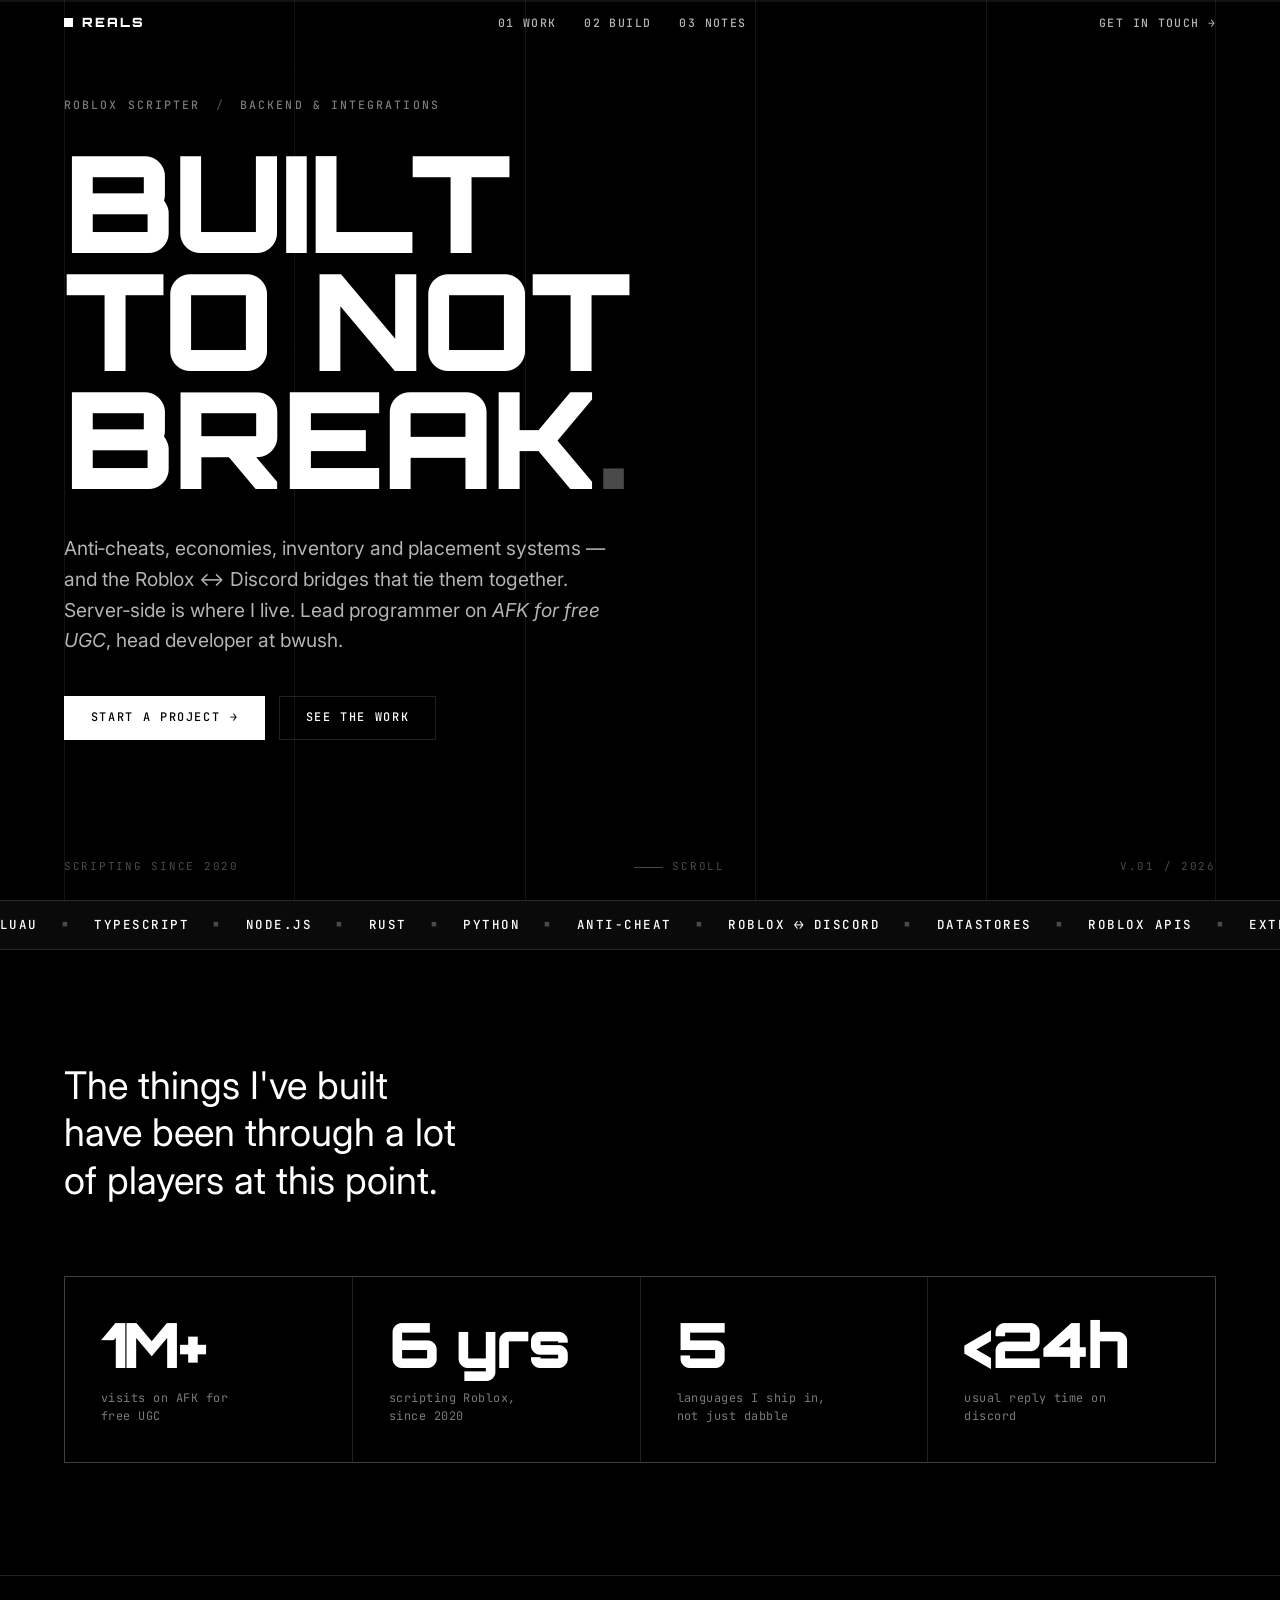
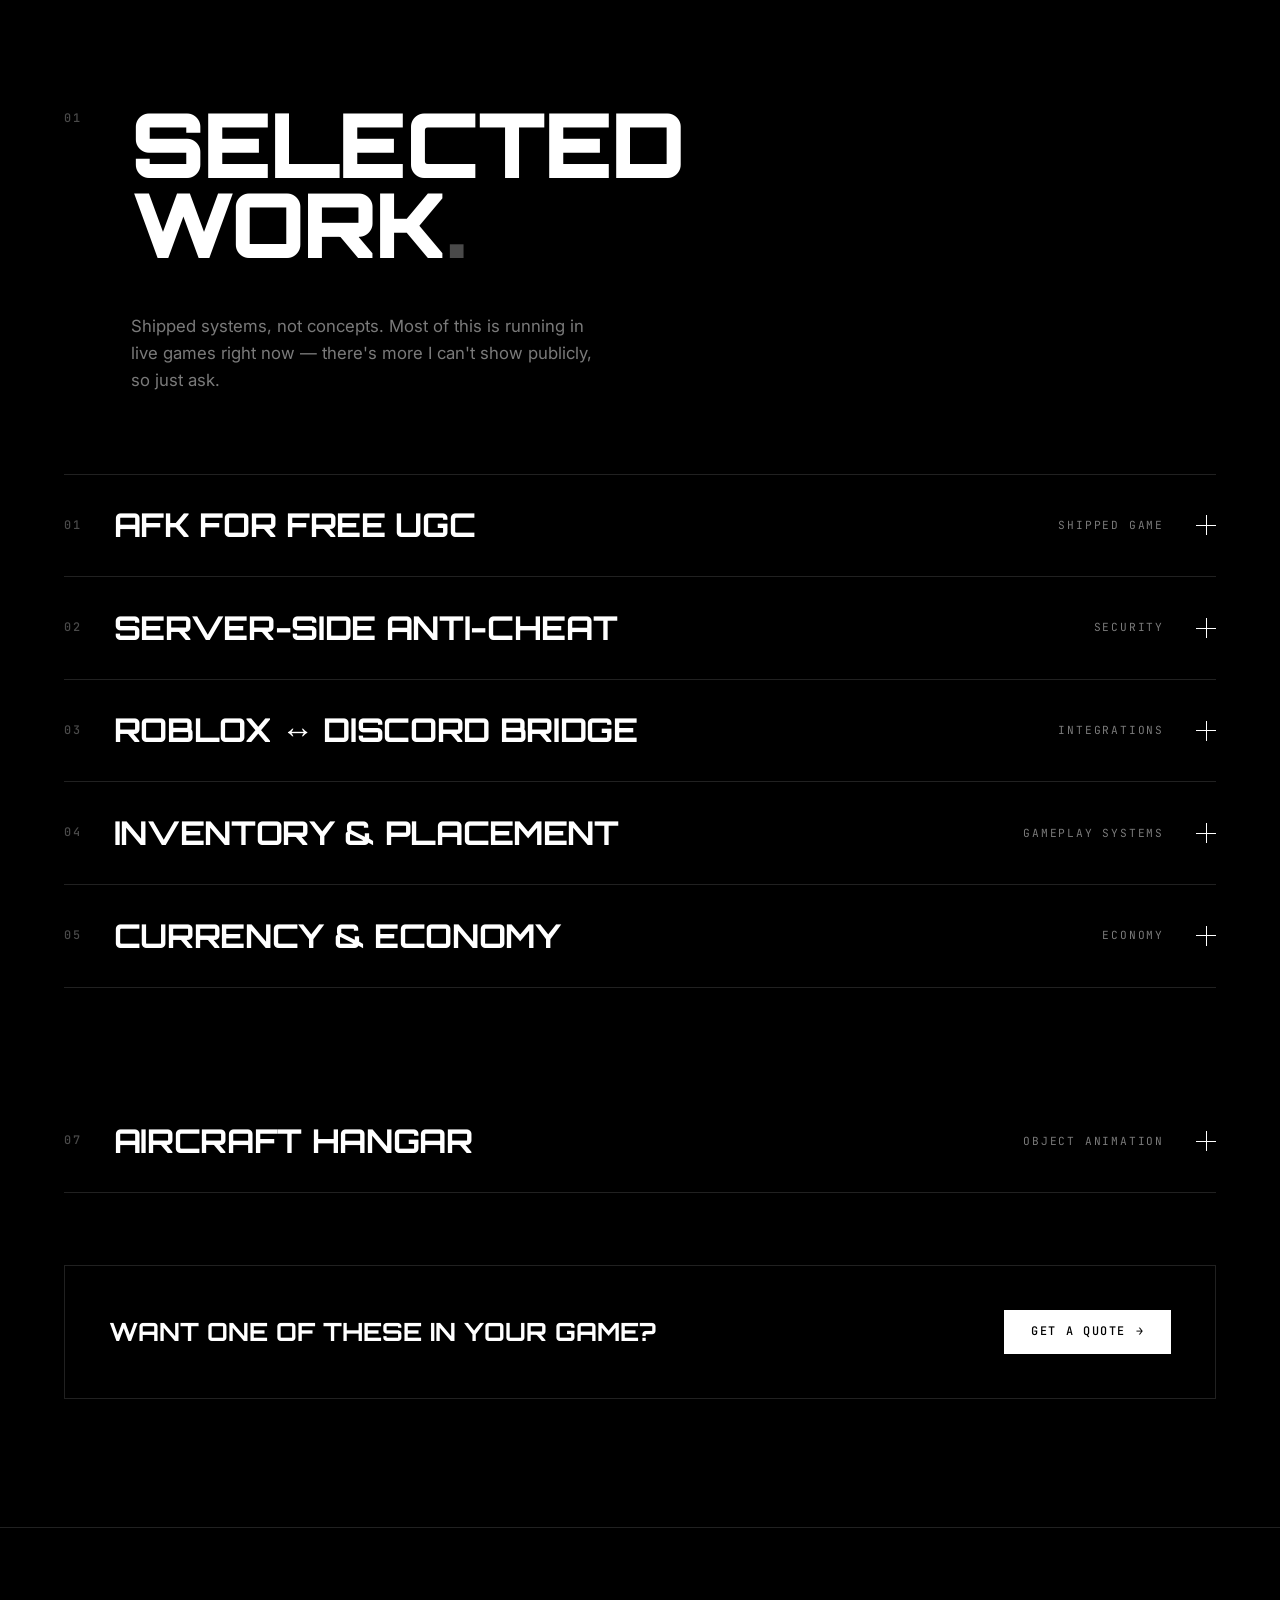
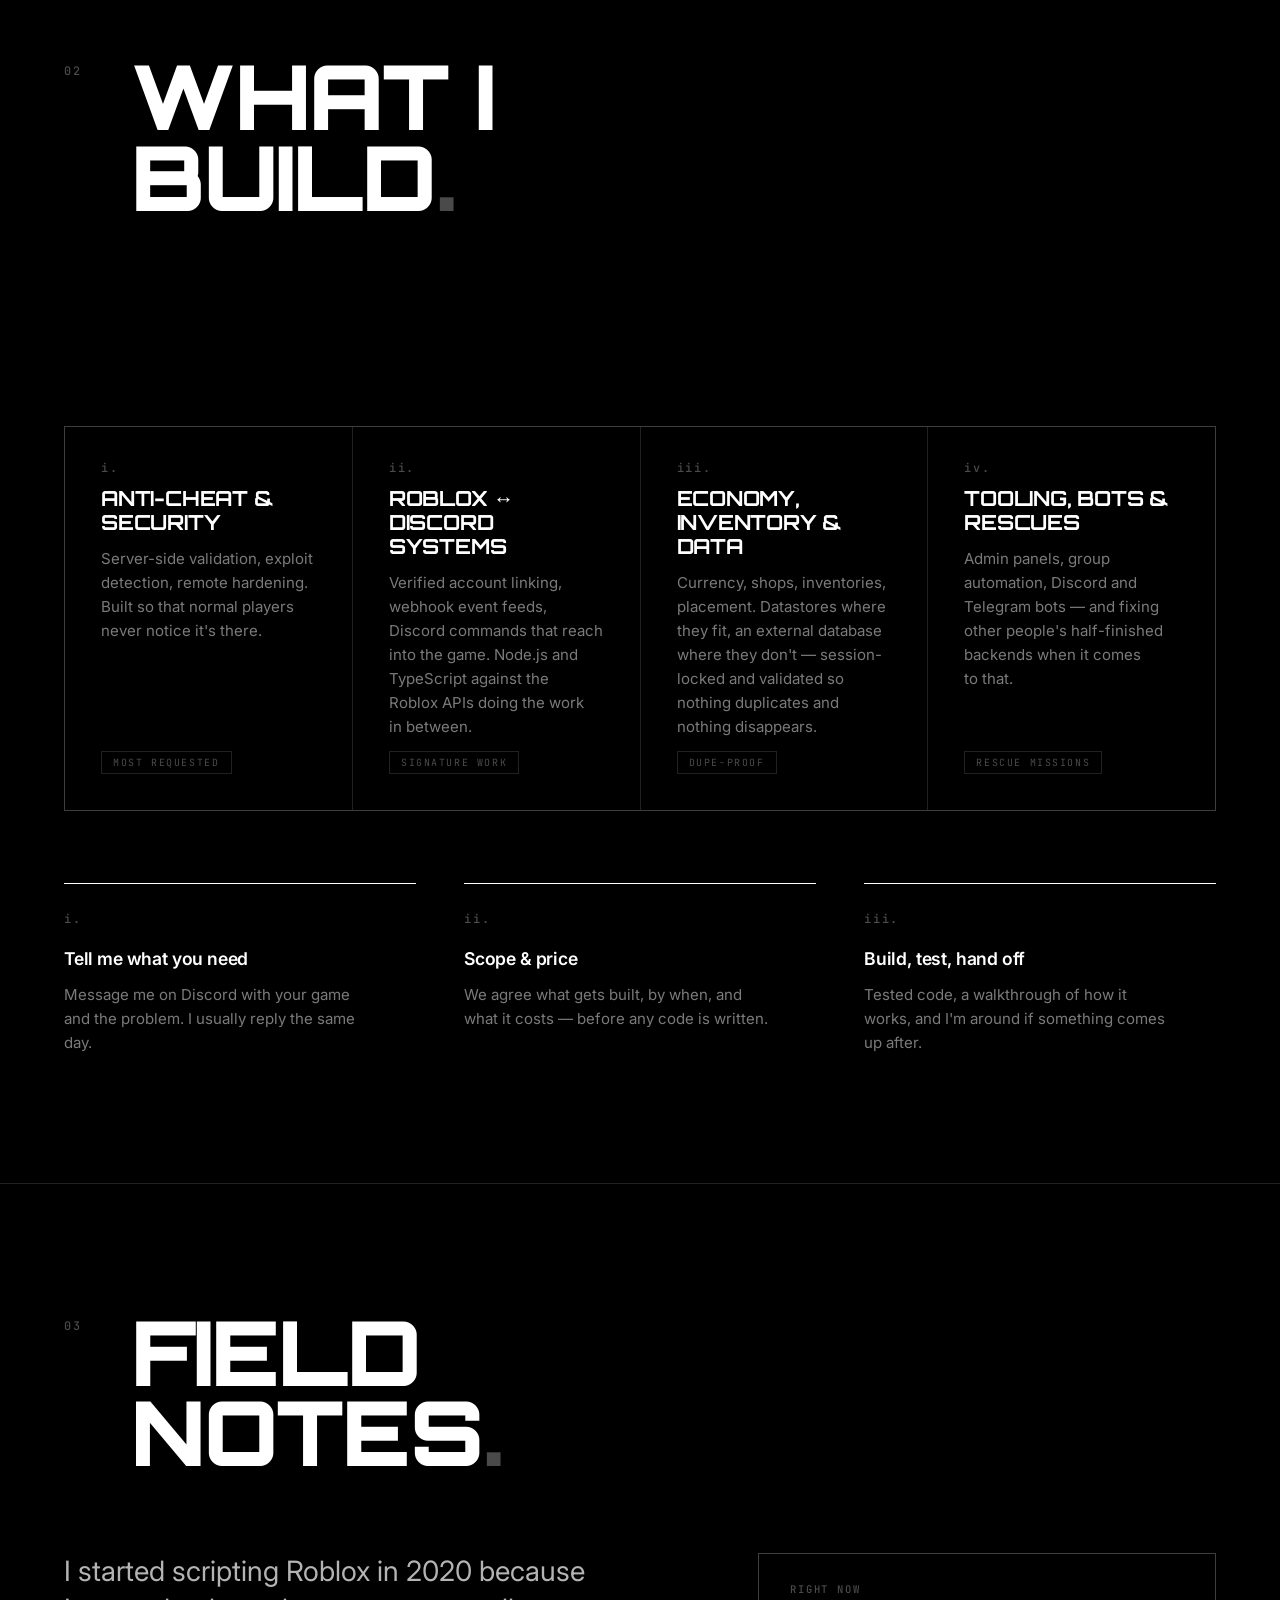
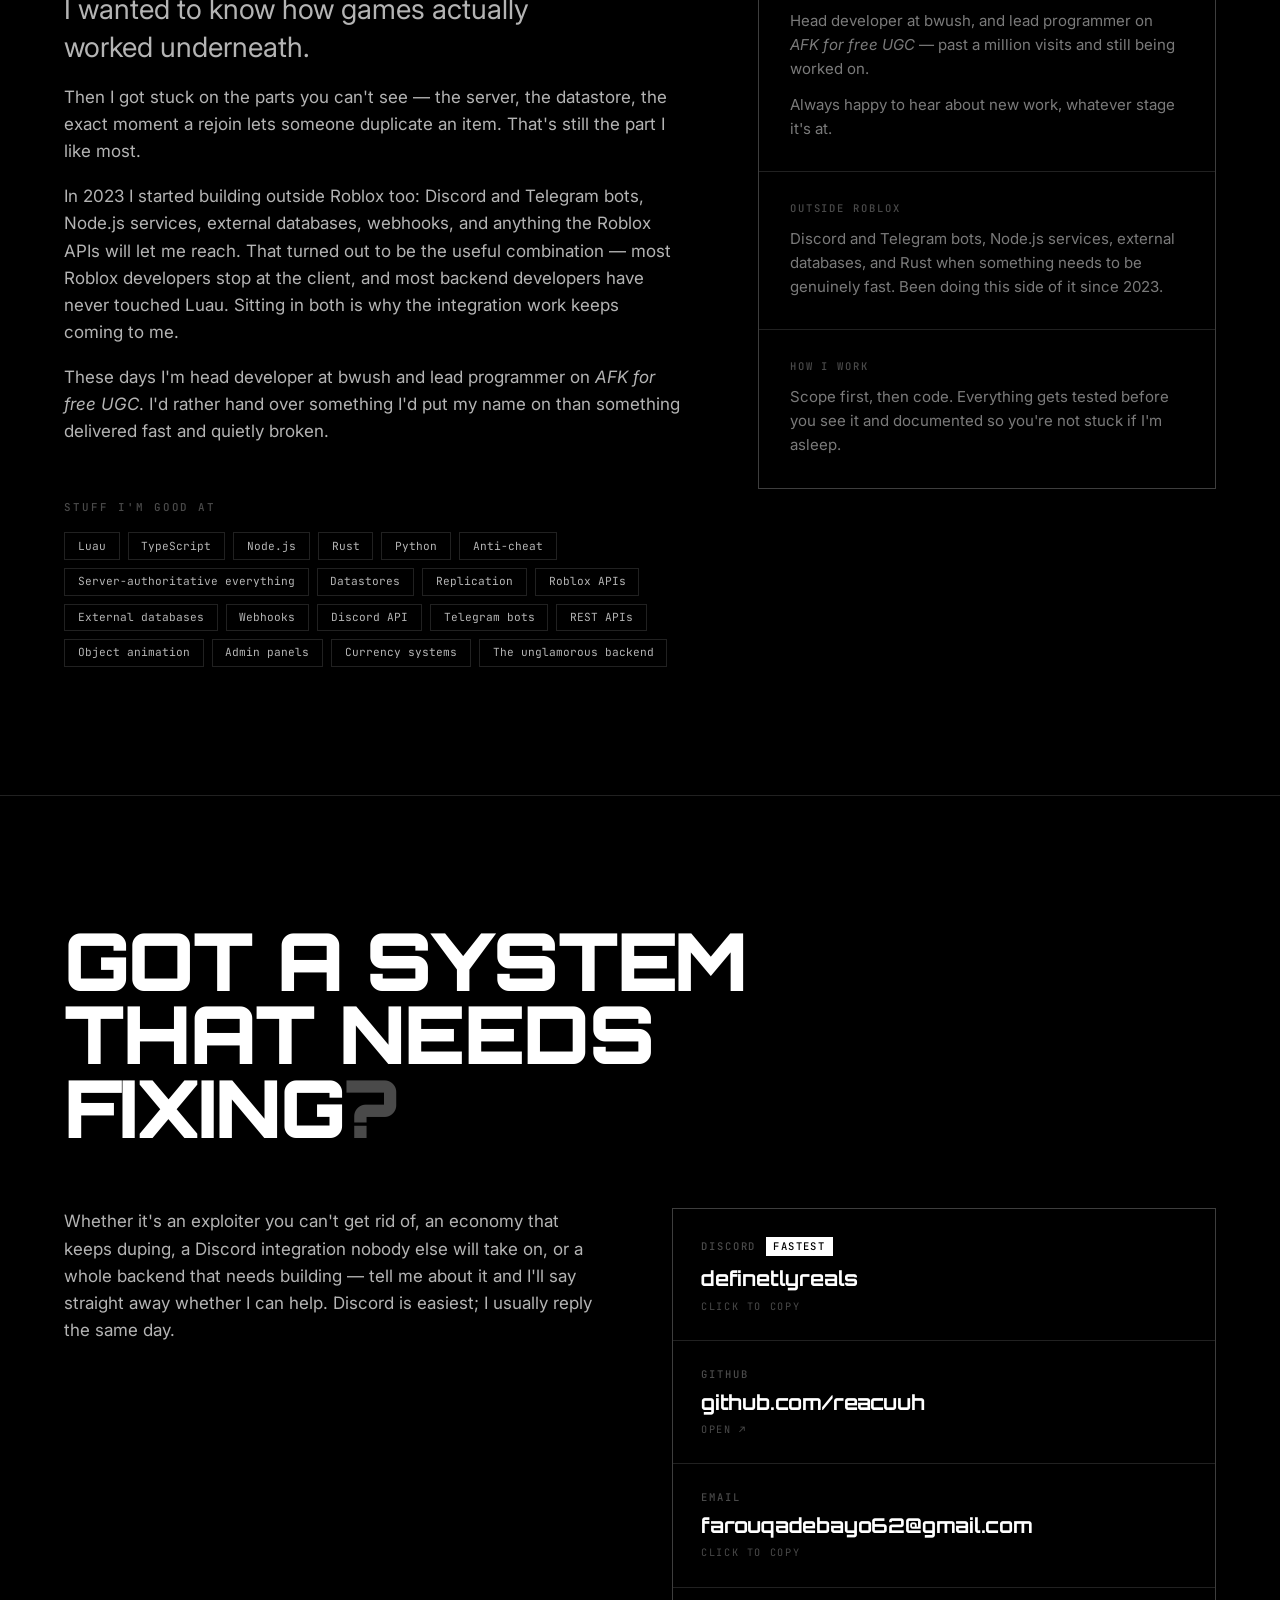
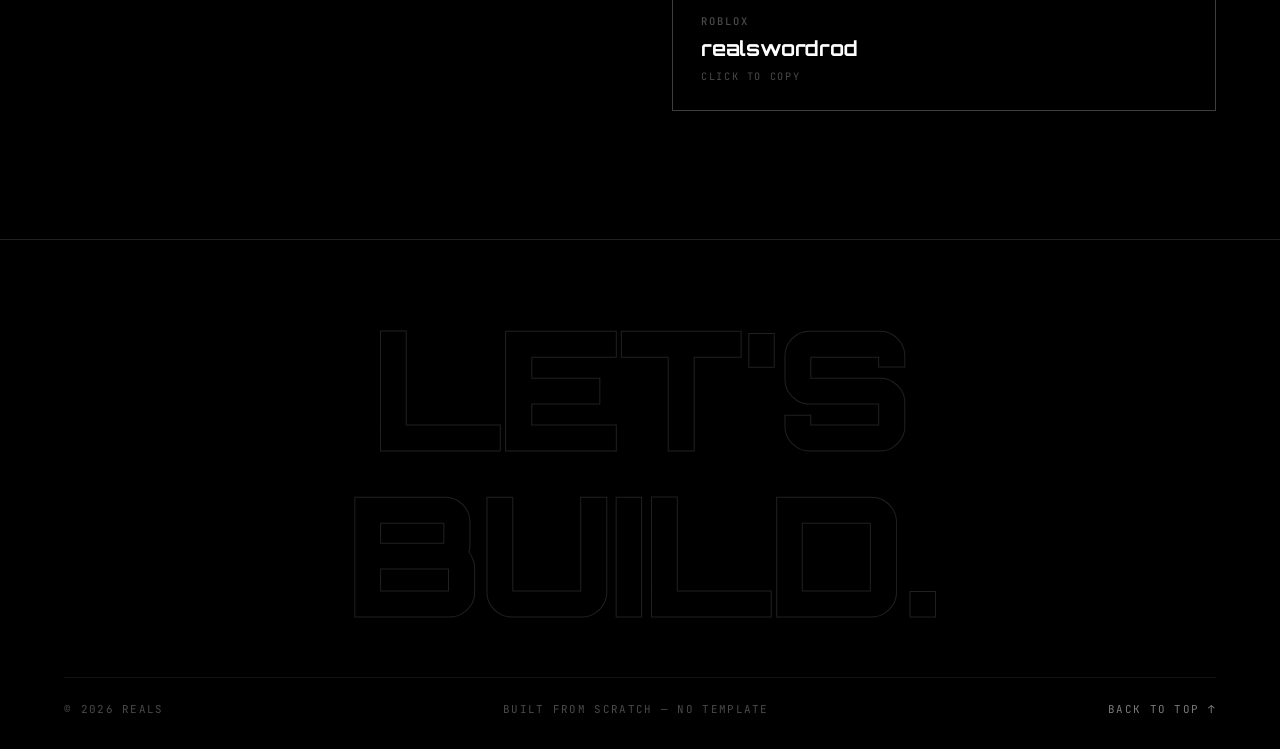
==== commit e16730db: "Youtube integration" ====
--- a/index.html
+++ b/index.html
@@ -261,6 +261,33 @@
             </div>
             <ul class="tags">
               <li>Luau</li><li>Node.js</li><li>Permissions</li><li>Audit log</li><li>Automation</li>
+            </ul>
+          </div>
+        </div>
+      </li>
+
+      <li class="work__item reveal">
+        <button class="work__row" type="button" aria-expanded="false" aria-controls="w7">
+          <span class="work__idx">07</span>
+          <span class="work__name">Aircraft Hangar</span>
+          <span class="work__kind">Object animation</span>
+          <span class="work__plus" aria-hidden="true"></span>
+        </button>
+        <div class="work__panel" id="w7">
+          <div class="work__panelIn">
+            <div class="work__video" data-yt="MPqzKhsSRw4">
+              <span class="work__videoLabel">Video — coming soon</span>
+            </div>
+            <div class="work__col">
+              <h3>What it is</h3>
+              <p>A multi-part hangar sequence — doors, gantries and moving assemblies animated together, driven from the server so every client sees the same state at the same time.</p>
+            </div>
+            <div class="work__col">
+              <h3>The result</h3>
+              <p>Complex object animation that stays in sync for everyone in the server, and can be retimed or extended without rebuilding the rig.</p>
+            </div>
+            <ul class="tags">
+              <li>Luau</li><li>CFrame</li><li>Tweening</li><li>Replication</li>
             </ul>
           </div>
         </div>
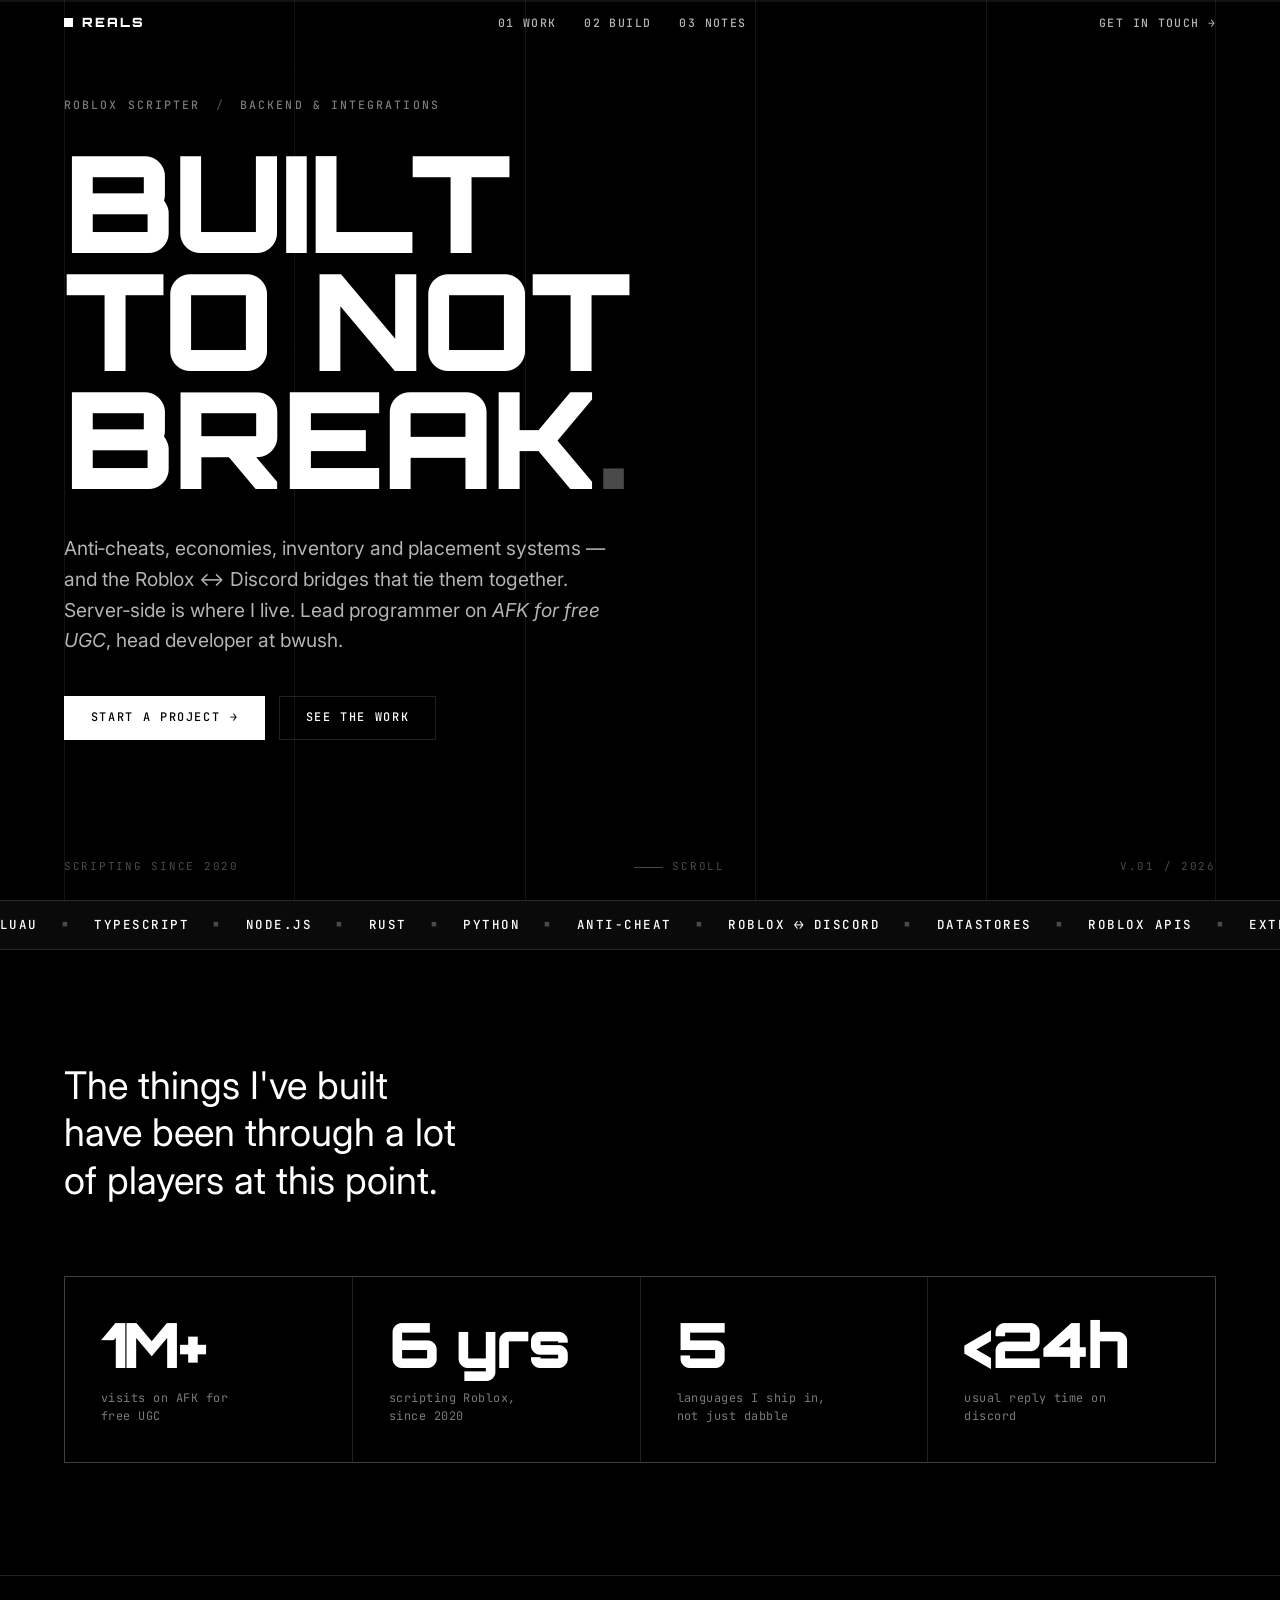
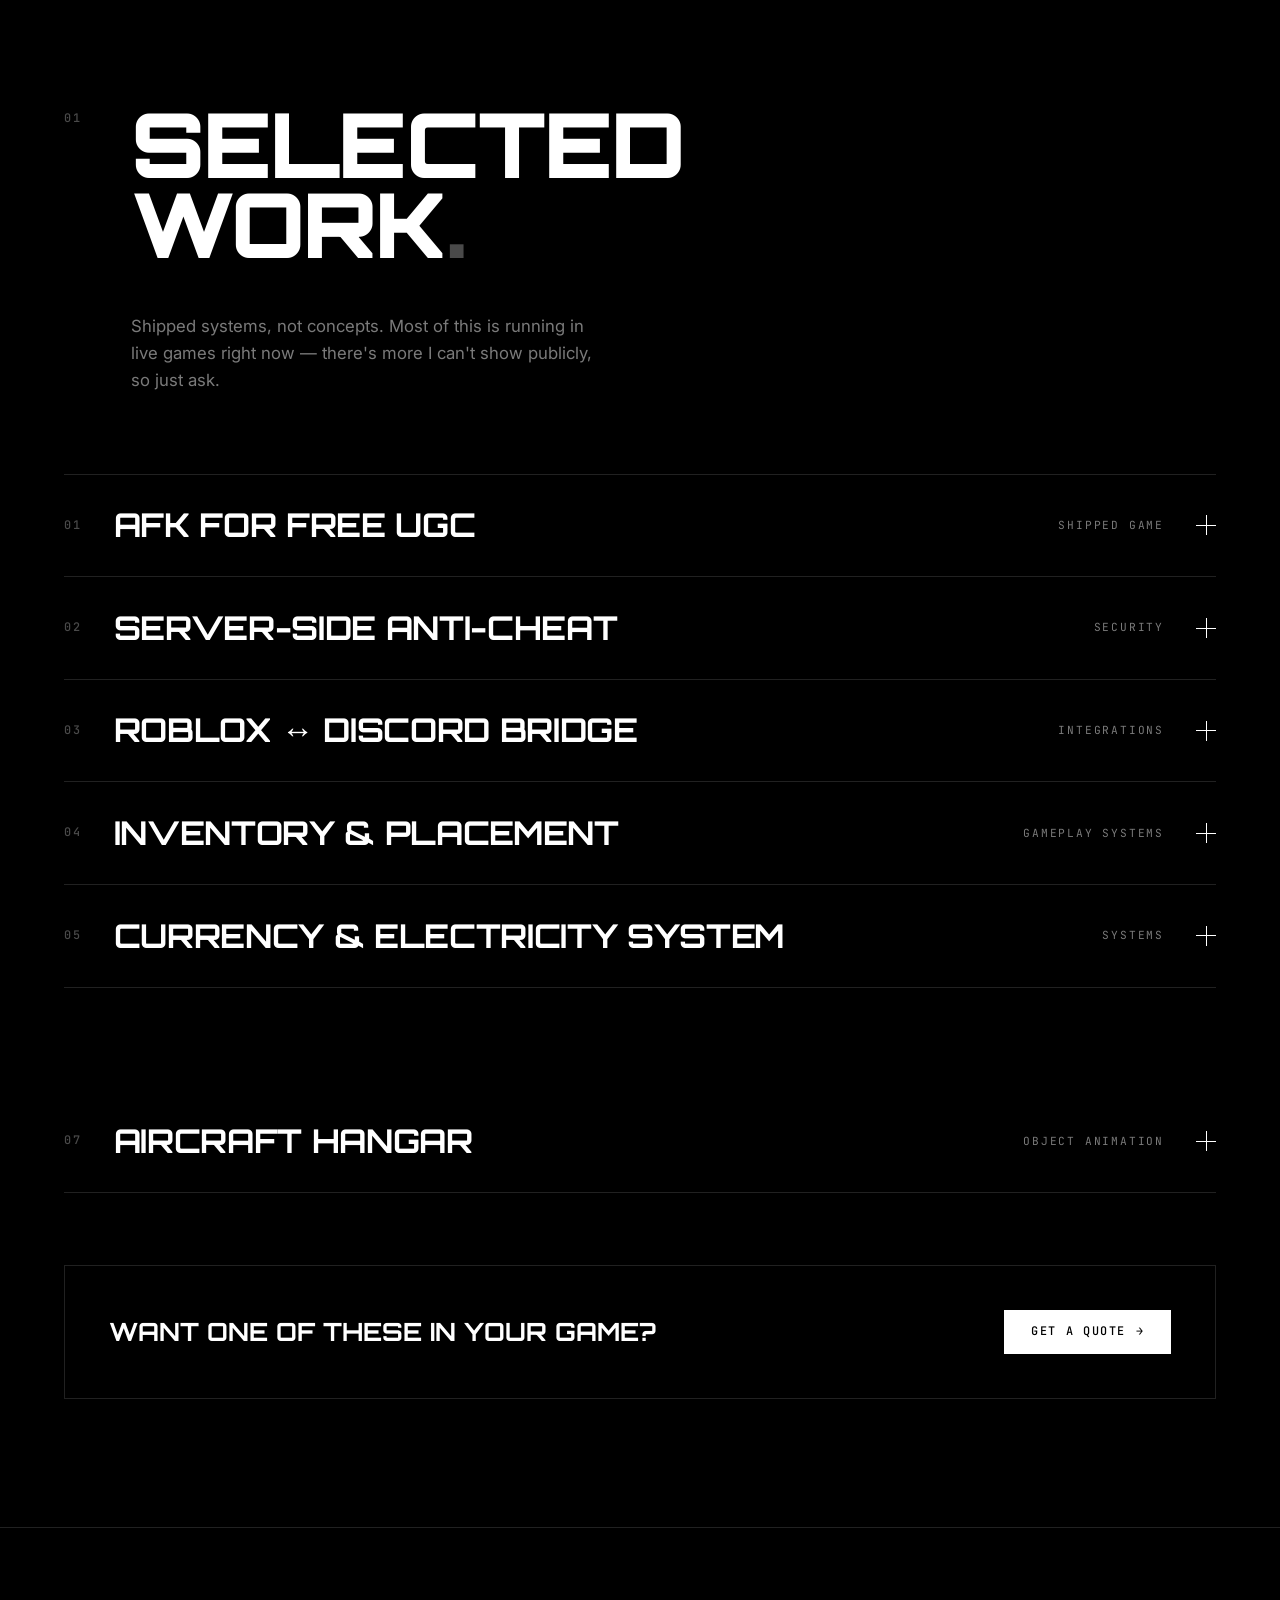
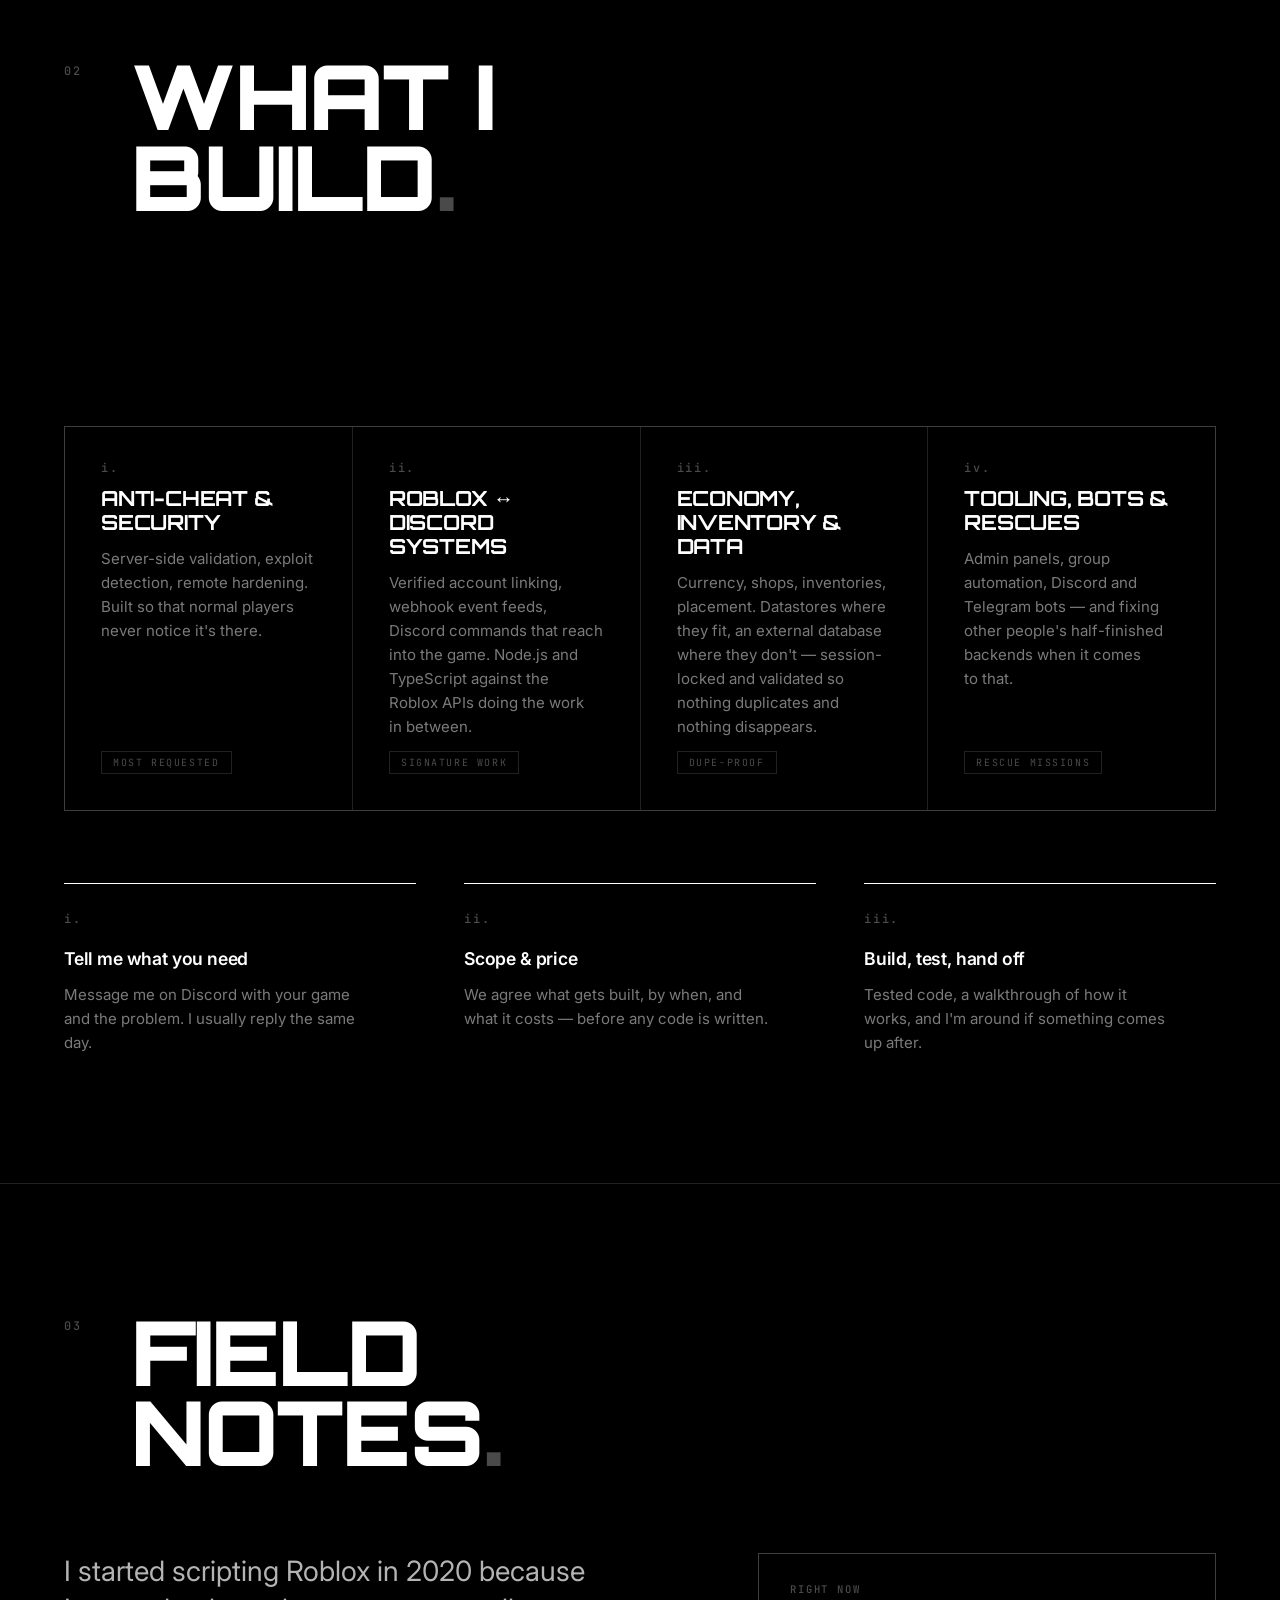
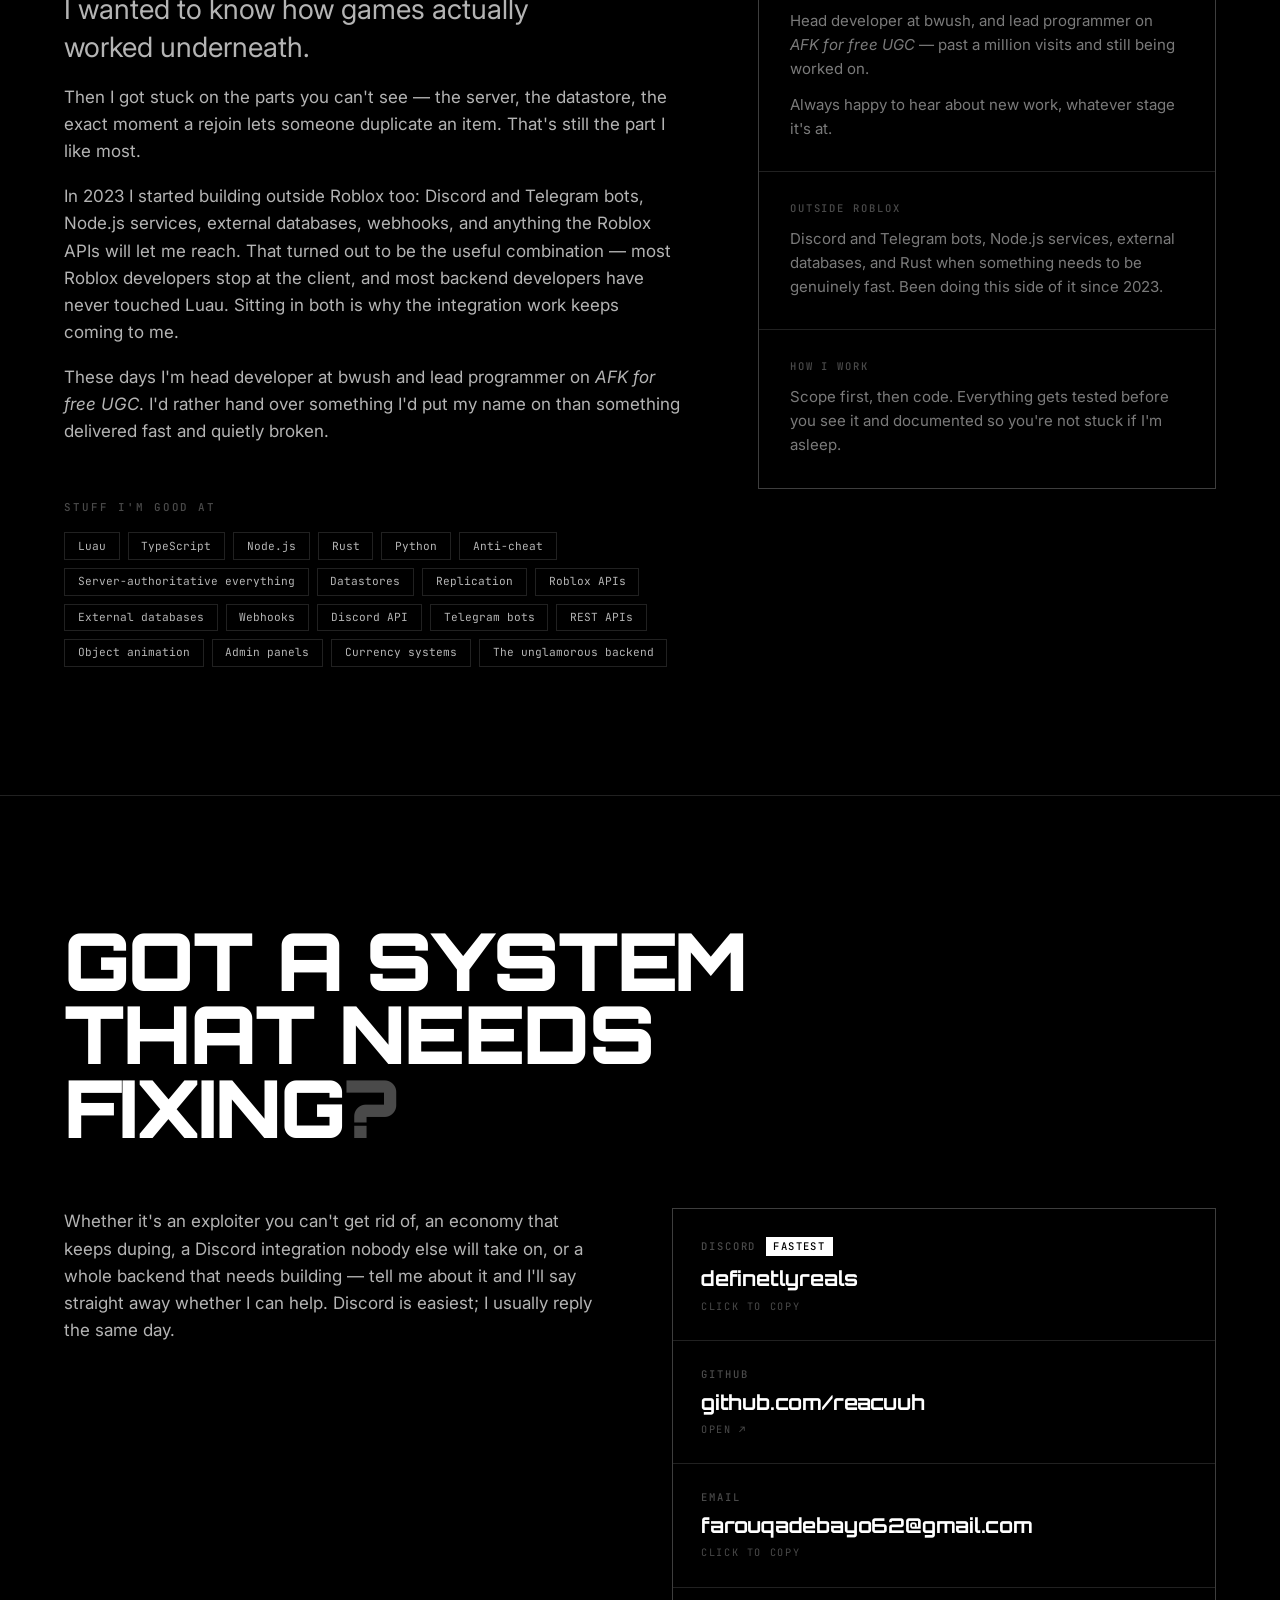
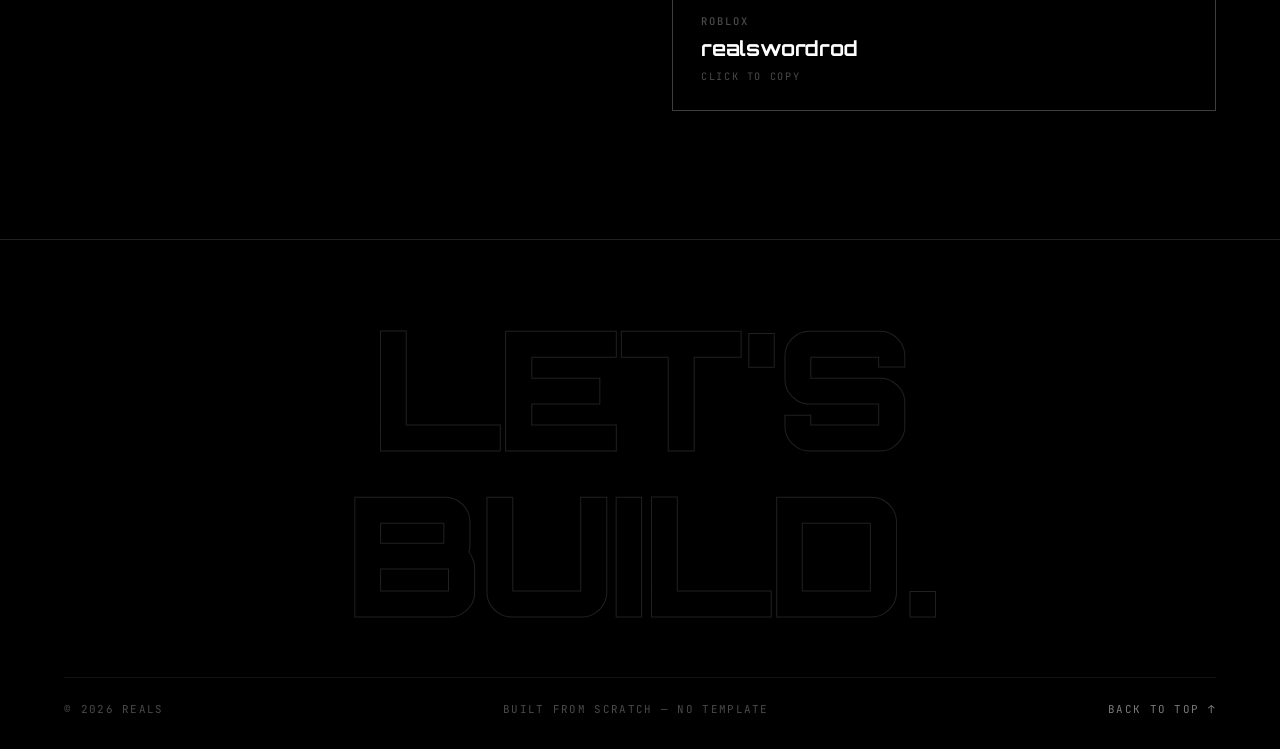
==== commit b16cbf0f: "Rename work item 05 to Currency & Electricity System" ====
--- a/index.html
+++ b/index.html
@@ -215,8 +215,8 @@
       <li class="work__item reveal">
         <button class="work__row" type="button" aria-expanded="false" aria-controls="w5">
           <span class="work__idx">05</span>
-          <span class="work__name">Currency &amp; Economy</span>
-          <span class="work__kind">Economy</span>
+          <span class="work__name">Currency &amp; Electricity System</span>
+          <span class="work__kind">Systems</span>
           <span class="work__plus" aria-hidden="true"></span>
         </button>
         <div class="work__panel" id="w5">
@@ -226,14 +226,14 @@
             </div>
             <div class="work__col">
               <h3>What it is</h3>
-              <p>Currency, shops and payouts with session locking and idempotent transactions, so a rejoin mid-purchase can't mint free money.</p>
-            </div>
-            <div class="work__col">
-              <h3>The result</h3>
-              <p>Balances that survive server crashes and rejoin spam. Customisable enough to sit under whatever progression the game wants.</p>
-            </div>
-            <ul class="tags">
-              <li>Luau</li><li>Session locking</li><li>Datastores</li><li>Shops</li>
+              <p>Currency and payouts with session locking and idempotent transactions, tied into a power grid — generators, consumers and draw tracked per network, so running something costs you.</p>
+            </div>
+            <div class="work__col">
+              <h3>The result</h3>
+              <p>Balances that survive crashes and rejoin spam, and a power layer that gives the economy something to actually spend on.</p>
+            </div>
+            <ul class="tags">
+              <li>Luau</li><li>Session locking</li><li>Datastores</li><li>Power grid</li>
             </ul>
           </div>
         </div>
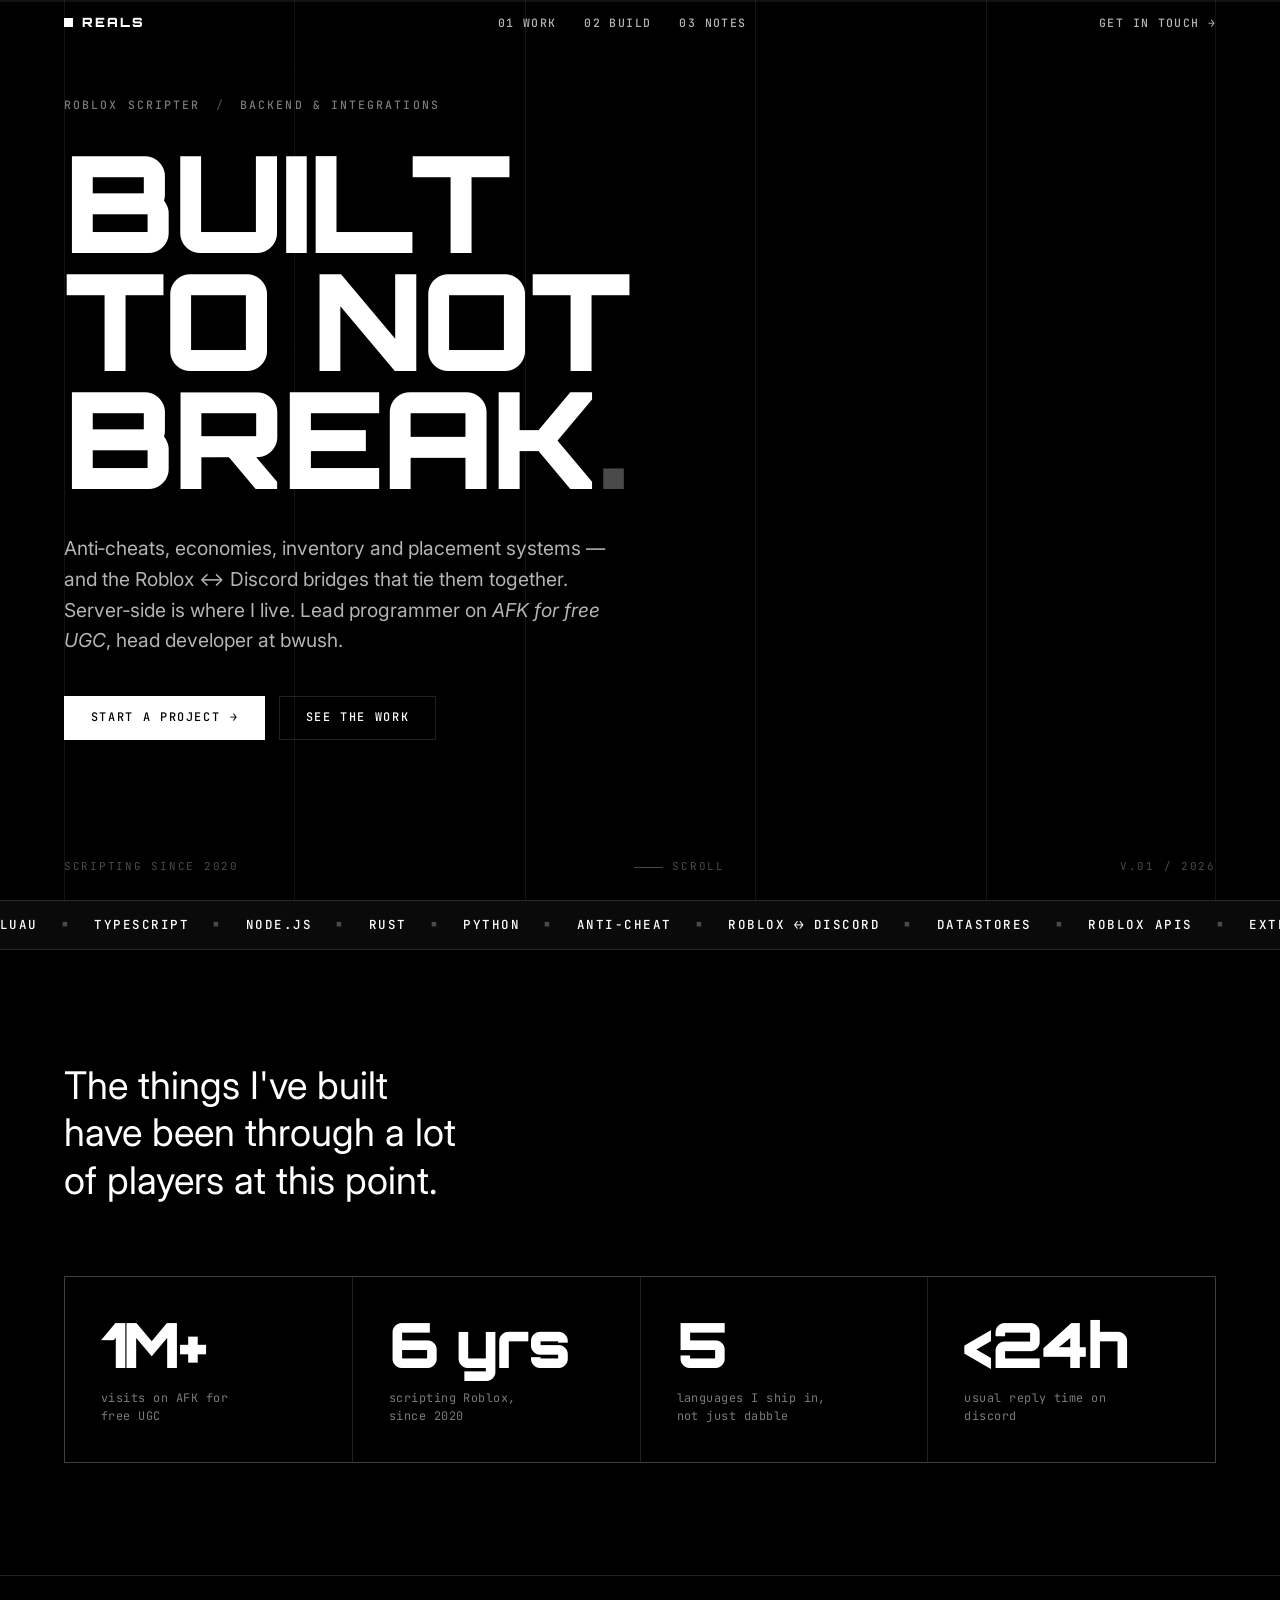
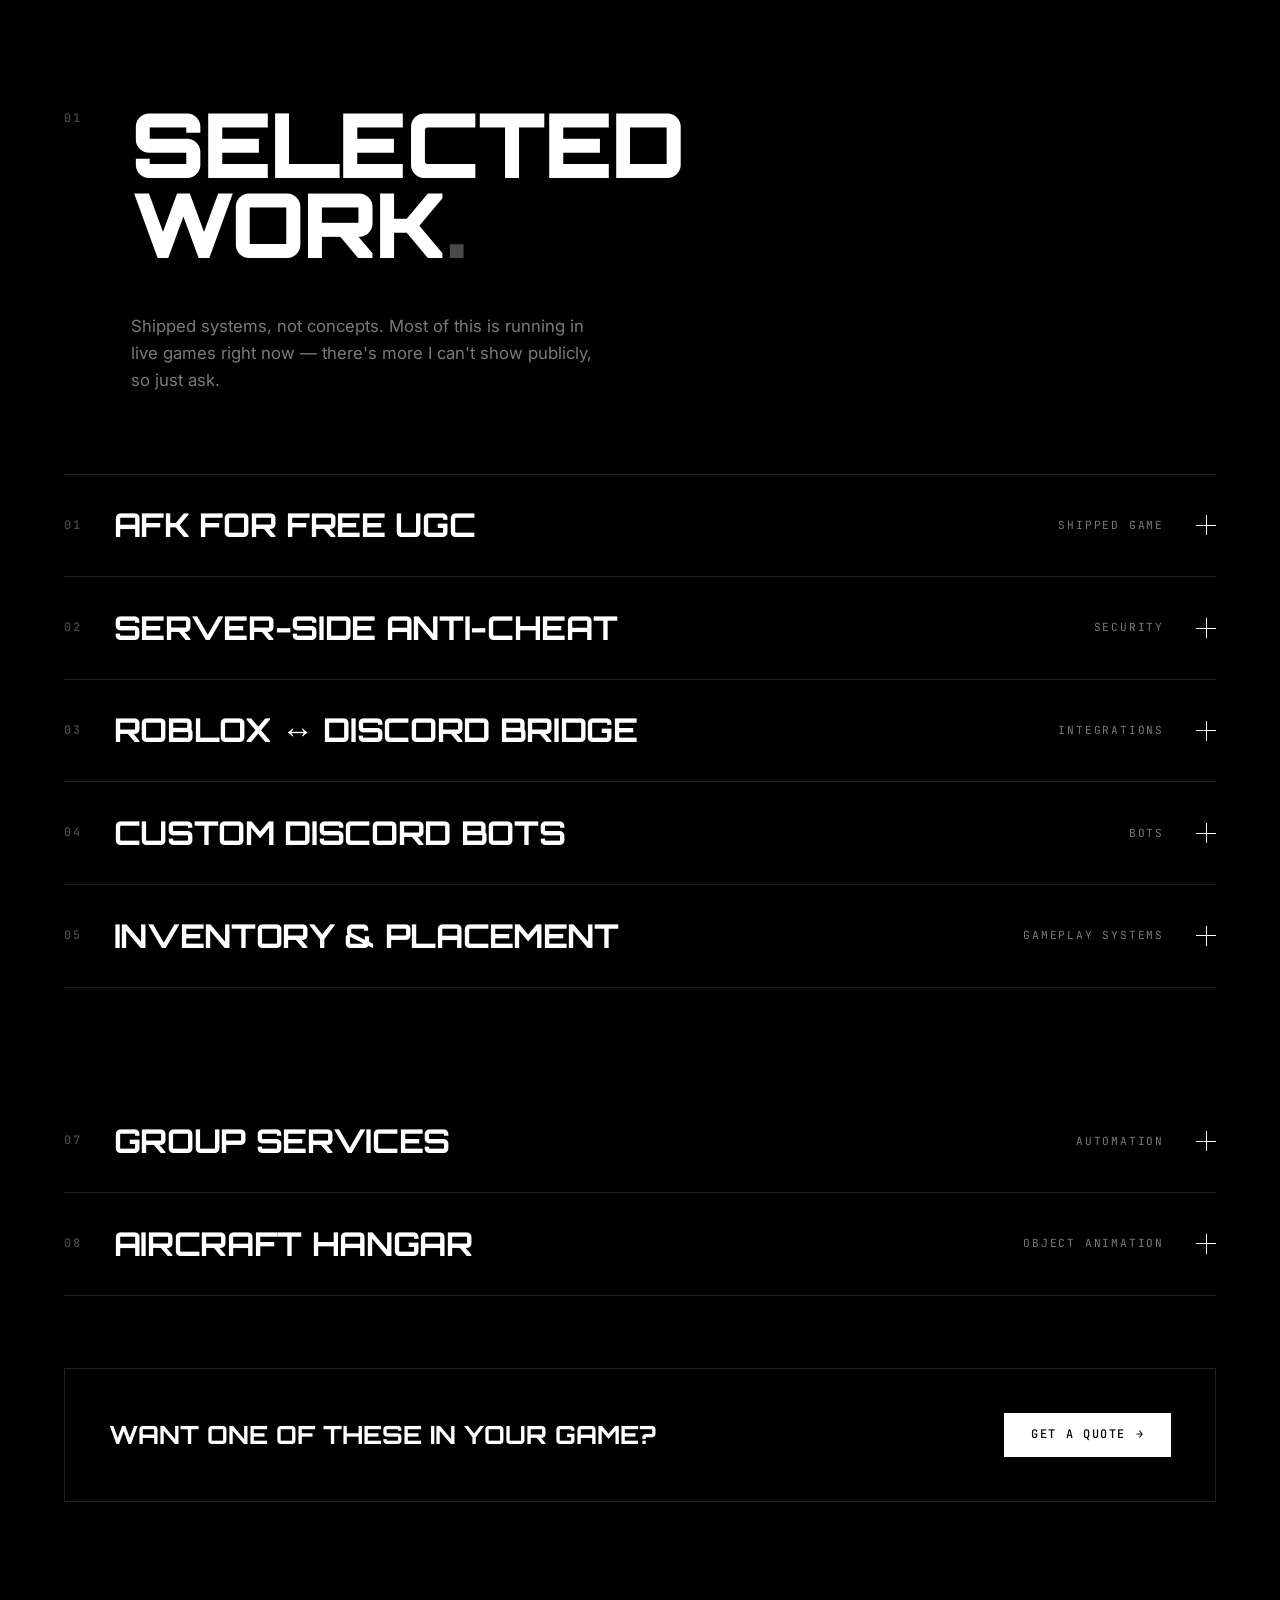
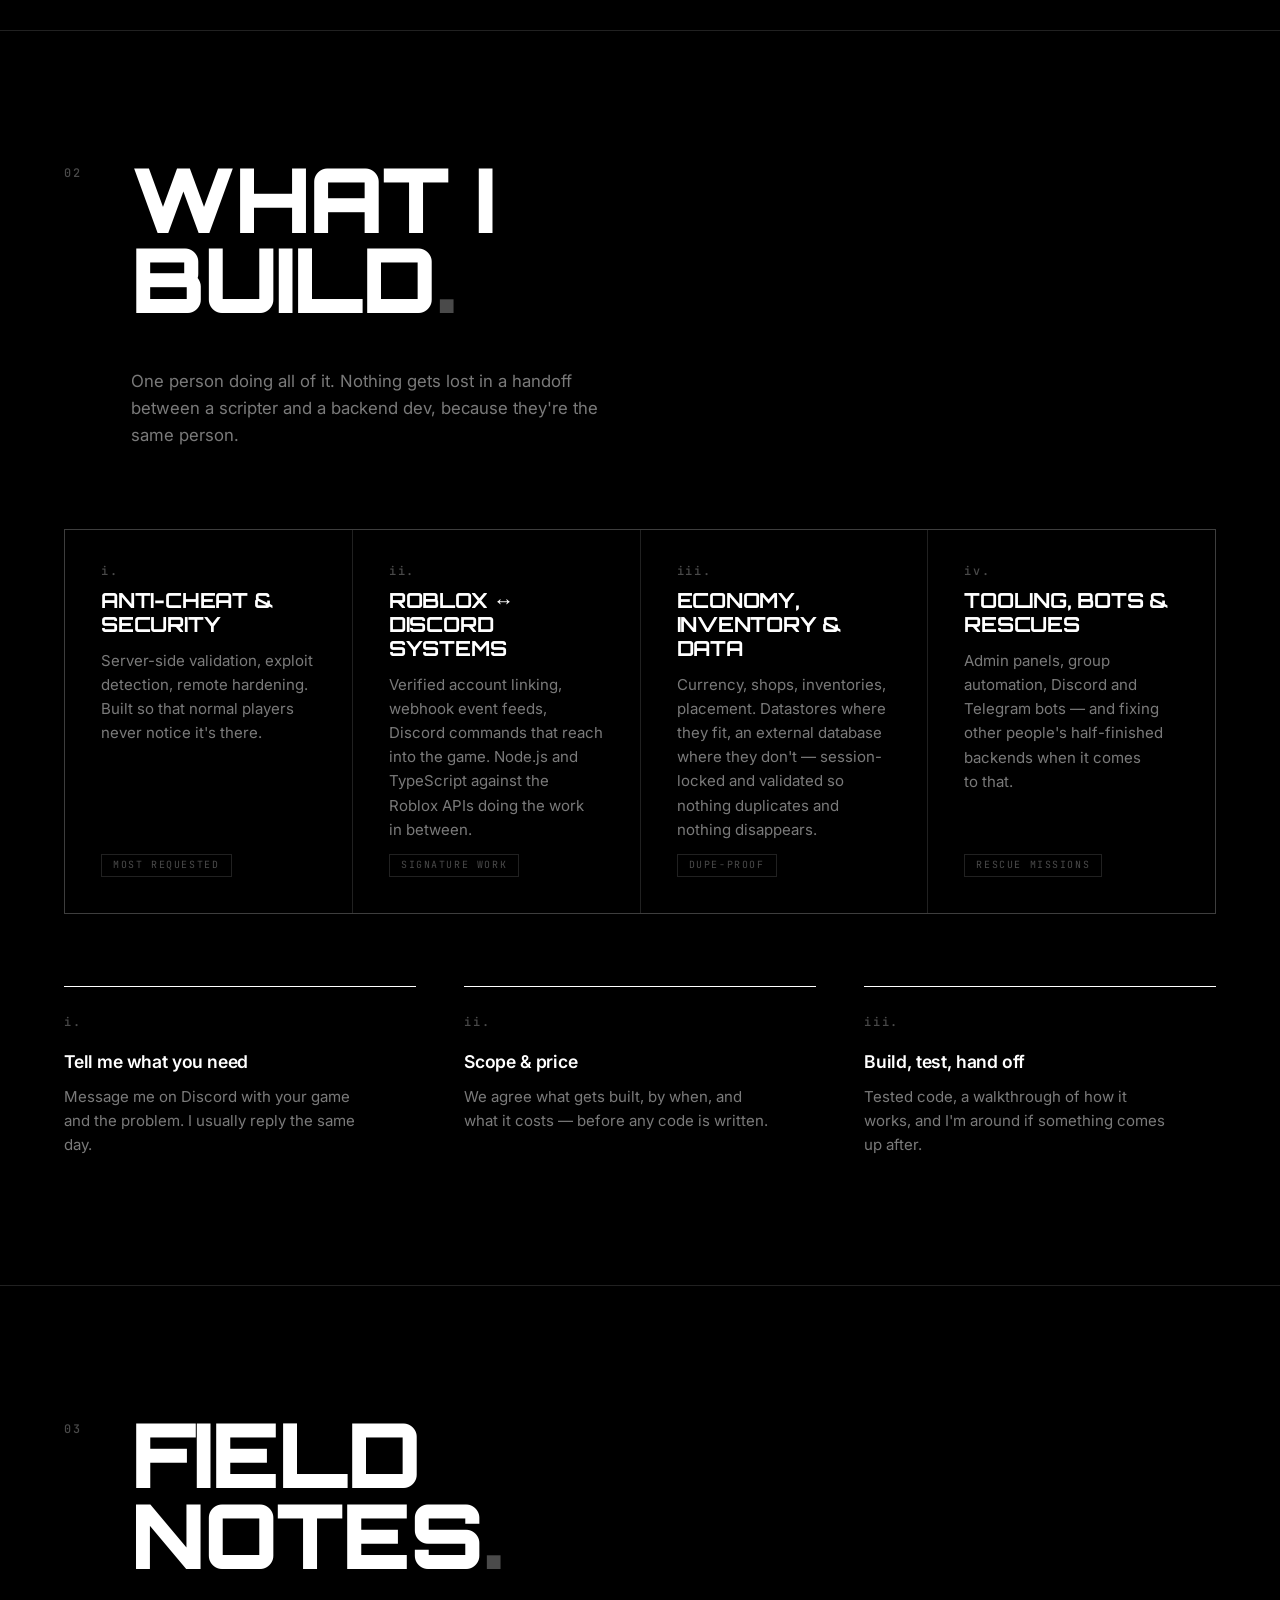
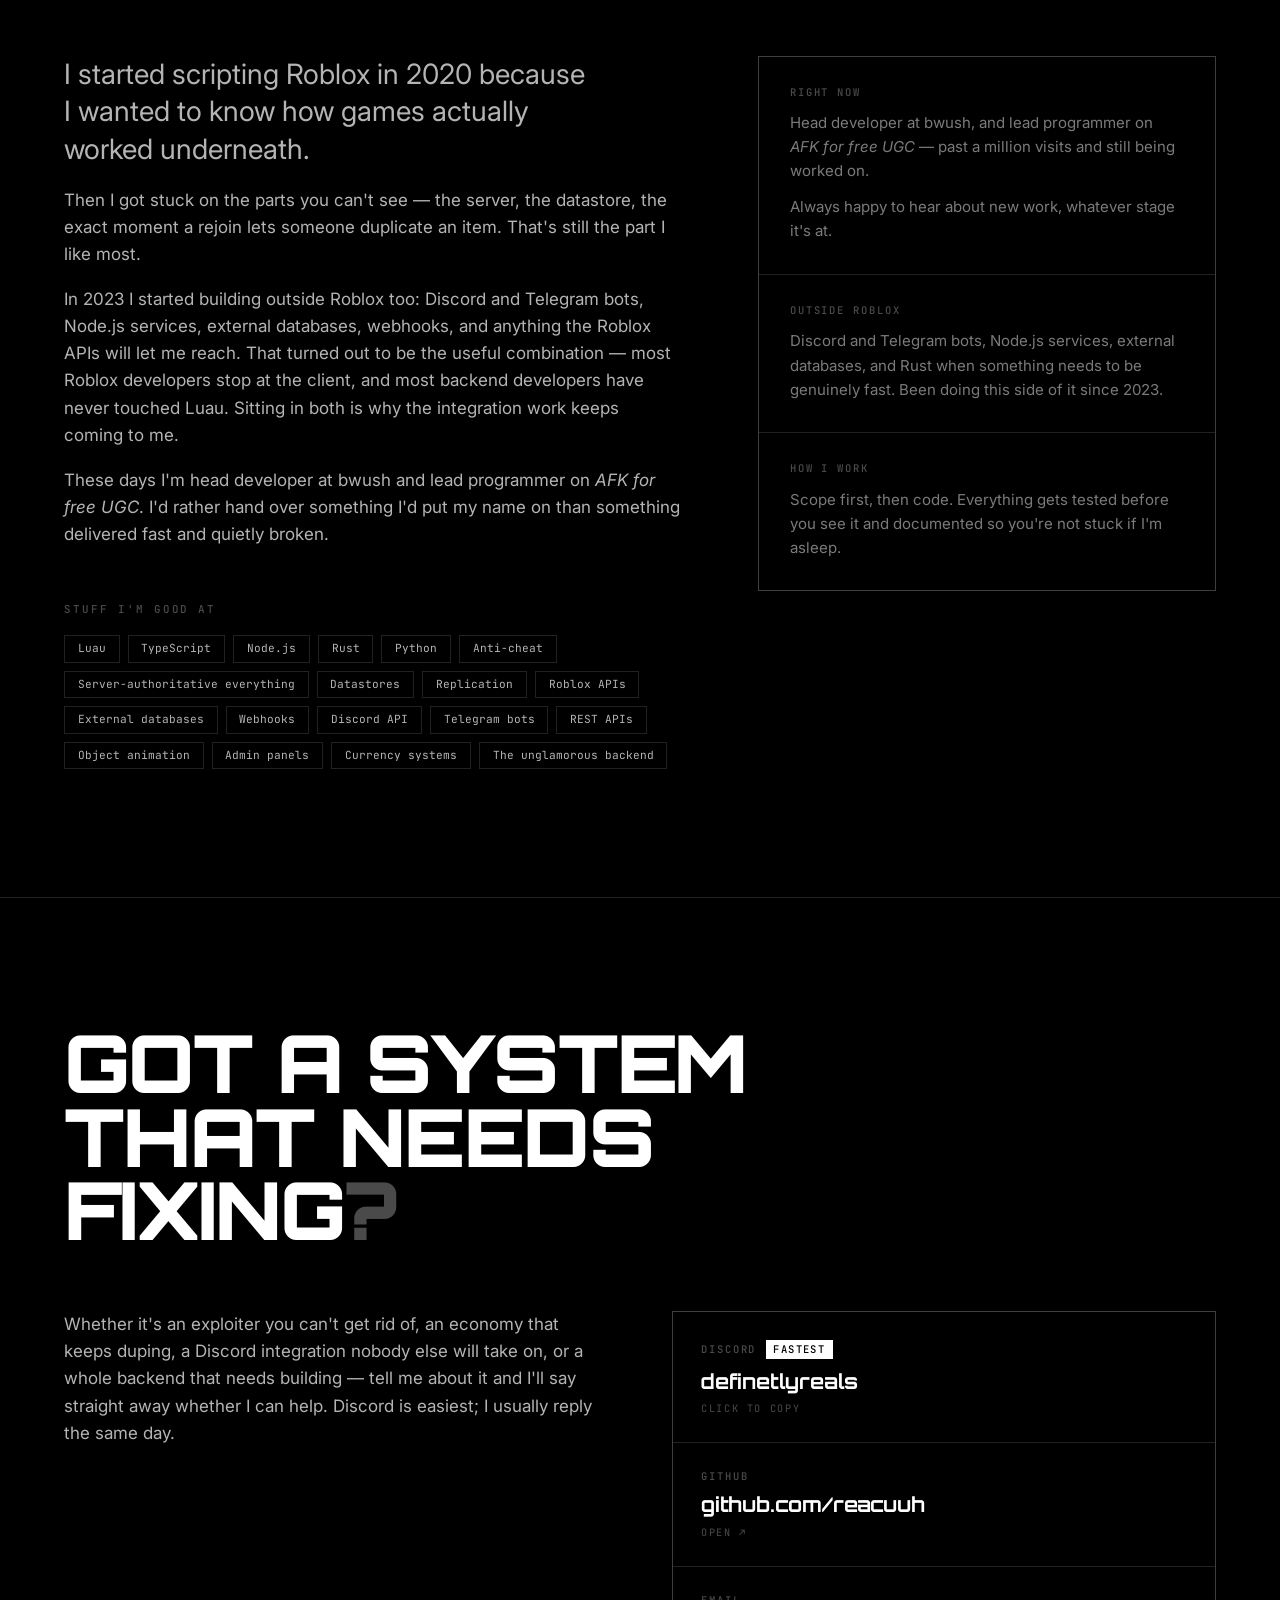
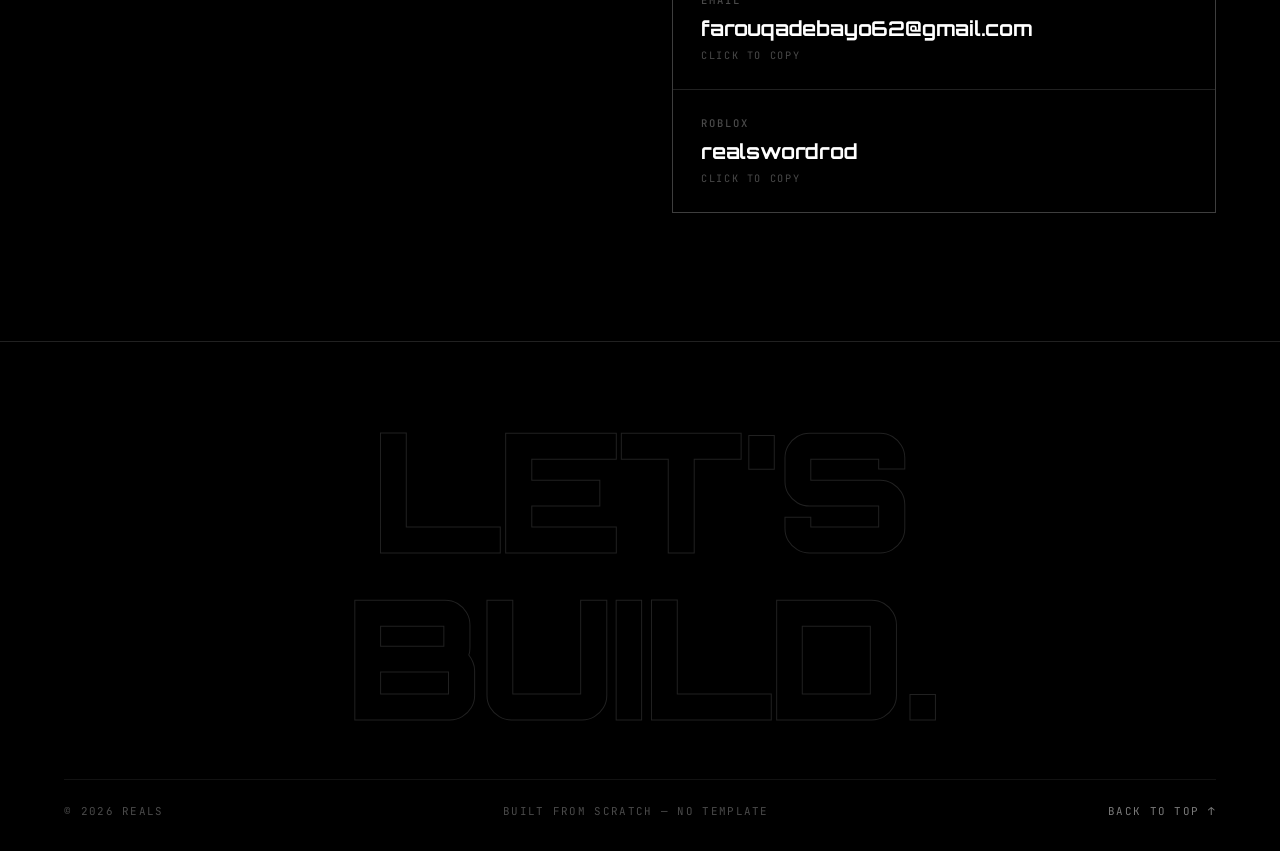
==== commit 1ab0cfd0: "Split admin and group services, add Custom Discord Bots, drop currency system" ====
--- a/index.html
+++ b/index.html
@@ -188,11 +188,38 @@
       <li class="work__item reveal">
         <button class="work__row" type="button" aria-expanded="false" aria-controls="w4">
           <span class="work__idx">04</span>
+          <span class="work__name">Custom Discord Bots</span>
+          <span class="work__kind">Bots</span>
+          <span class="work__plus" aria-hidden="true"></span>
+        </button>
+        <div class="work__panel" id="w4">
+          <div class="work__panelIn">
+            <div class="work__video" data-yt="">
+              <span class="work__videoLabel">Video — coming soon</span>
+            </div>
+            <div class="work__col">
+              <h3>What it is</h3>
+              <p>Bots built around what a server actually needs — slash commands, role automation, moderation tooling, tickets, and hooks into whatever backend or database sits behind them.</p>
+            </div>
+            <div class="work__col">
+              <h3>The result</h3>
+              <p>Not a reskinned template bot. Built for one server's rules, so it does the job properly instead of almost fitting.</p>
+            </div>
+            <ul class="tags">
+              <li>Node.js</li><li>TypeScript</li><li>Discord API</li><li>Slash commands</li><li>Databases</li>
+            </ul>
+          </div>
+        </div>
+      </li>
+
+      <li class="work__item reveal">
+        <button class="work__row" type="button" aria-expanded="false" aria-controls="w5">
+          <span class="work__idx">05</span>
           <span class="work__name">Inventory &amp; Placement</span>
           <span class="work__kind">Gameplay systems</span>
           <span class="work__plus" aria-hidden="true"></span>
         </button>
-        <div class="work__panel" id="w4">
+        <div class="work__panel" id="w5">
           <div class="work__panelIn">
             <div class="work__video" data-yt="">
               <span class="work__videoLabel">Video — coming soon</span>
@@ -207,33 +234,6 @@
             </div>
             <ul class="tags">
               <li>Luau</li><li>Datastores</li><li>Grid placement</li><li>Collision</li>
-            </ul>
-          </div>
-        </div>
-      </li>
-
-      <li class="work__item reveal">
-        <button class="work__row" type="button" aria-expanded="false" aria-controls="w5">
-          <span class="work__idx">05</span>
-          <span class="work__name">Currency &amp; Electricity System</span>
-          <span class="work__kind">Systems</span>
-          <span class="work__plus" aria-hidden="true"></span>
-        </button>
-        <div class="work__panel" id="w5">
-          <div class="work__panelIn">
-            <div class="work__video" data-yt="">
-              <span class="work__videoLabel">Video — coming soon</span>
-            </div>
-            <div class="work__col">
-              <h3>What it is</h3>
-              <p>Currency and payouts with session locking and idempotent transactions, tied into a power grid — generators, consumers and draw tracked per network, so running something costs you.</p>
-            </div>
-            <div class="work__col">
-              <h3>The result</h3>
-              <p>Balances that survive crashes and rejoin spam, and a power layer that gives the economy something to actually spend on.</p>
-            </div>
-            <ul class="tags">
-              <li>Luau</li><li>Session locking</li><li>Datastores</li><li>Power grid</li>
             </ul>
           </div>
         </div>
@@ -242,7 +242,7 @@
       <li class="work__item reveal">
         <button class="work__row" type="button" aria-expanded="false" aria-controls="w6">
           <span class="work__idx">06</span>
-          <span class="work__name">Admin &amp; Group Services</span>
+          <span class="work__name">Admin Panels</span>
           <span class="work__kind">Tooling</span>
           <span class="work__plus" aria-hidden="true"></span>
         </button>
@@ -253,14 +253,14 @@
             </div>
             <div class="work__col">
               <h3>What it is</h3>
-              <p>Admin panels with real permission tiers and an action log, plus custom automation for Roblox group member services — the kind of thing every big group ends up needing.</p>
-            </div>
-            <div class="work__col">
-              <h3>The result</h3>
-              <p>Staff get exactly the powers they should have and nothing more, and every action is traceable to whoever ran it.</p>
-            </div>
-            <ul class="tags">
-              <li>Luau</li><li>Node.js</li><li>Permissions</li><li>Audit log</li><li>Automation</li>
+              <p>Admin panels with real permission tiers, where who can do what is data rather than a hardcoded list of user IDs. Every action is written to a log with who ran it.</p>
+            </div>
+            <div class="work__col">
+              <h3>The result</h3>
+              <p>Staff get exactly the powers they should have and nothing more, and anything that happens can be traced back to a person.</p>
+            </div>
+            <ul class="tags">
+              <li>Luau</li><li>Permissions</li><li>Audit log</li><li>UI</li>
             </ul>
           </div>
         </div>
@@ -269,11 +269,38 @@
       <li class="work__item reveal">
         <button class="work__row" type="button" aria-expanded="false" aria-controls="w7">
           <span class="work__idx">07</span>
+          <span class="work__name">Group Services</span>
+          <span class="work__kind">Automation</span>
+          <span class="work__plus" aria-hidden="true"></span>
+        </button>
+        <div class="work__panel" id="w7">
+          <div class="work__panelIn">
+            <div class="work__video" data-yt="">
+              <span class="work__videoLabel">Video — coming soon</span>
+            </div>
+            <div class="work__col">
+              <h3>What it is</h3>
+              <p>Custom automation for Roblox group member services — rank syncing, membership and payout handling, and the recurring jobs a large group otherwise does by hand.</p>
+            </div>
+            <div class="work__col">
+              <h3>The result</h3>
+              <p>Work that depended on someone remembering to do it now runs on its own, the same way every time.</p>
+            </div>
+            <ul class="tags">
+              <li>Node.js</li><li>Roblox API</li><li>Automation</li><li>Webhooks</li>
+            </ul>
+          </div>
+        </div>
+      </li>
+
+      <li class="work__item reveal">
+        <button class="work__row" type="button" aria-expanded="false" aria-controls="w8">
+          <span class="work__idx">08</span>
           <span class="work__name">Aircraft Hangar</span>
           <span class="work__kind">Object animation</span>
           <span class="work__plus" aria-hidden="true"></span>
         </button>
-        <div class="work__panel" id="w7">
+        <div class="work__panel" id="w8">
           <div class="work__panelIn">
             <div class="work__video" data-yt="MPqzKhsSRw4">
               <span class="work__videoLabel">Video — coming soon</span>
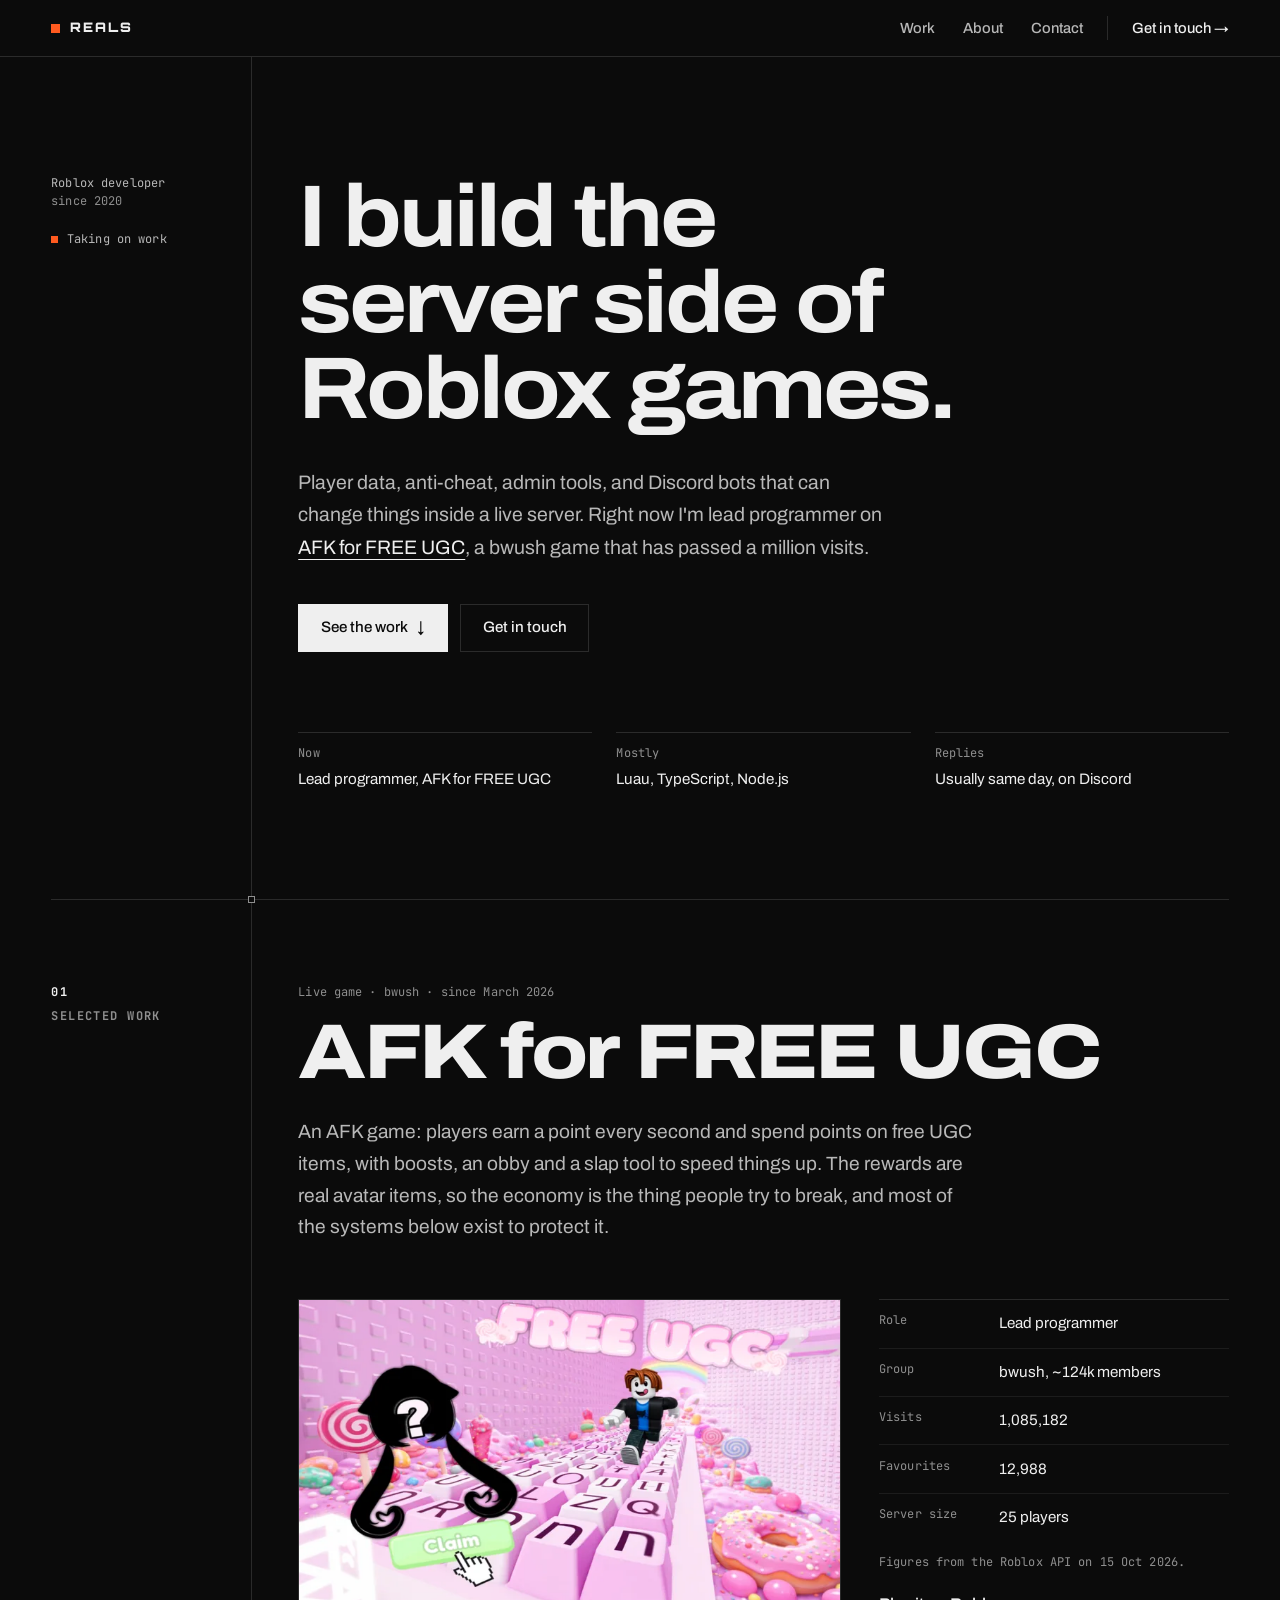
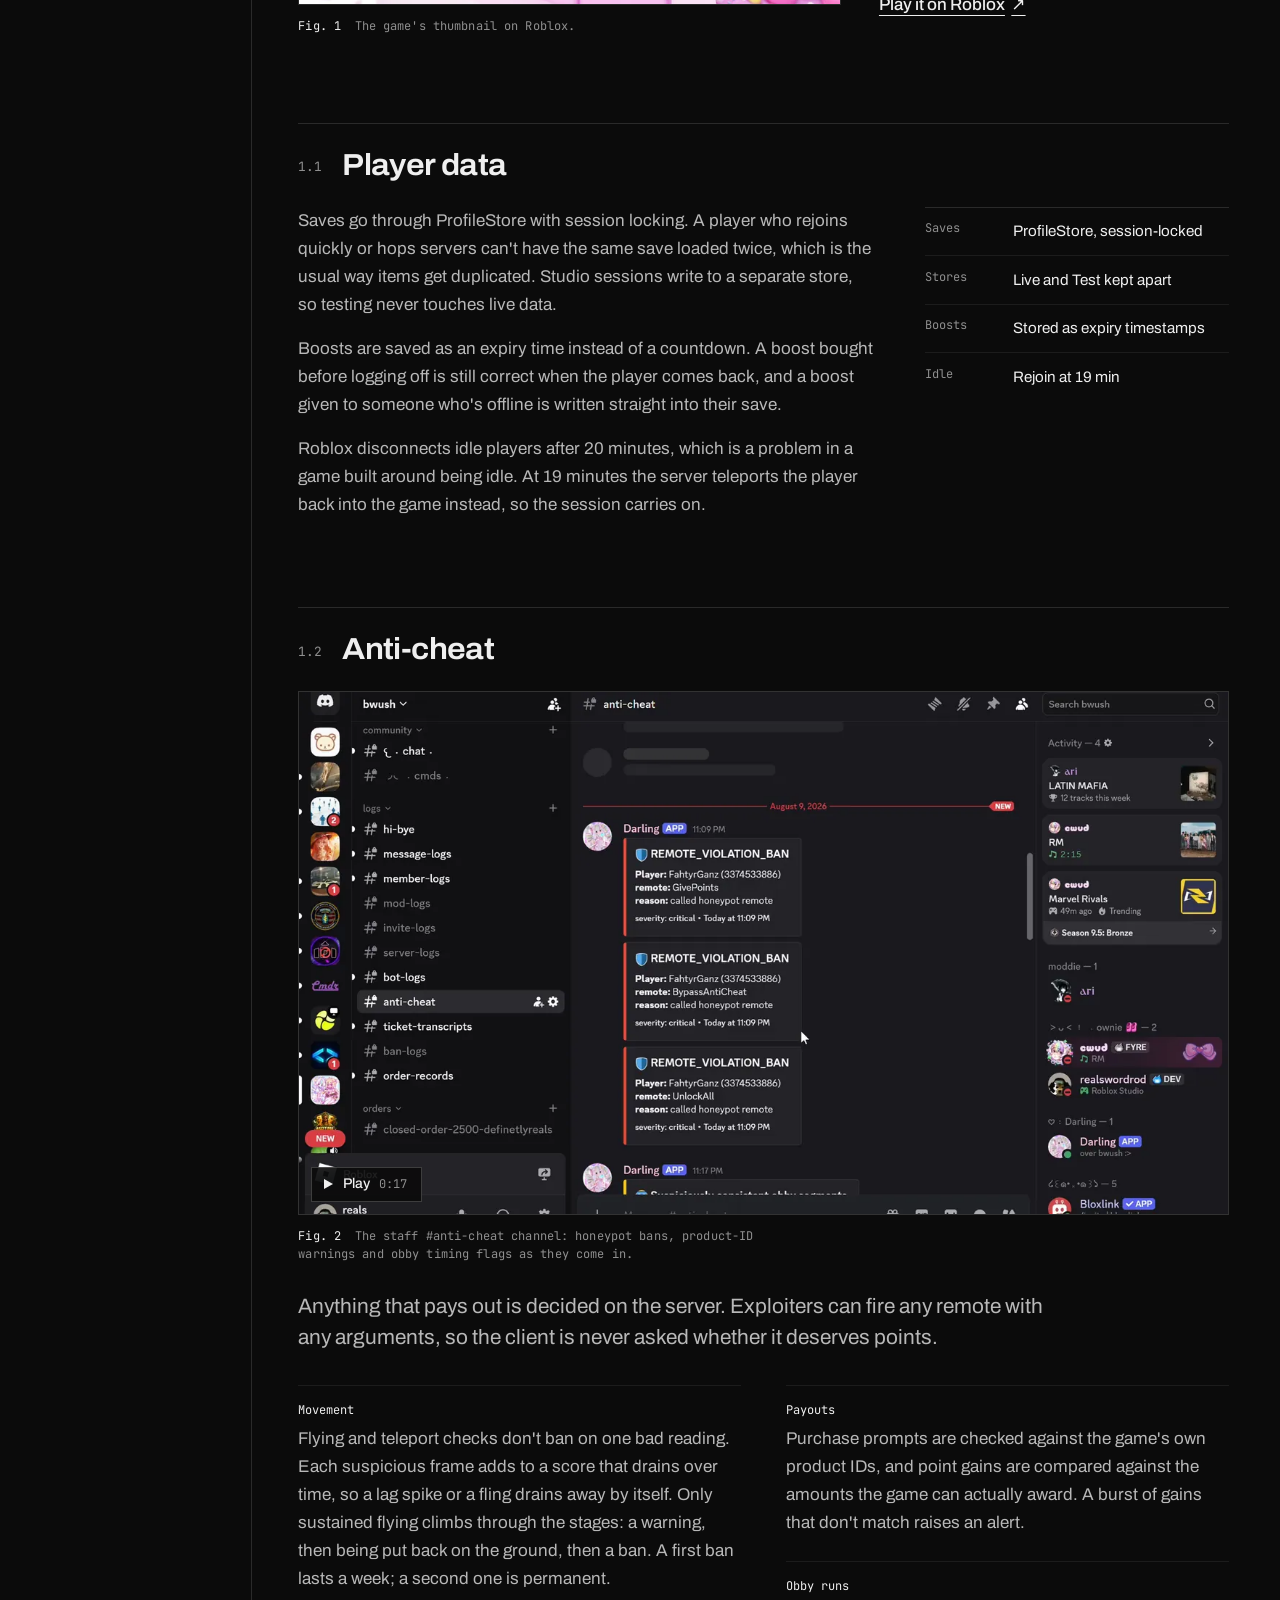
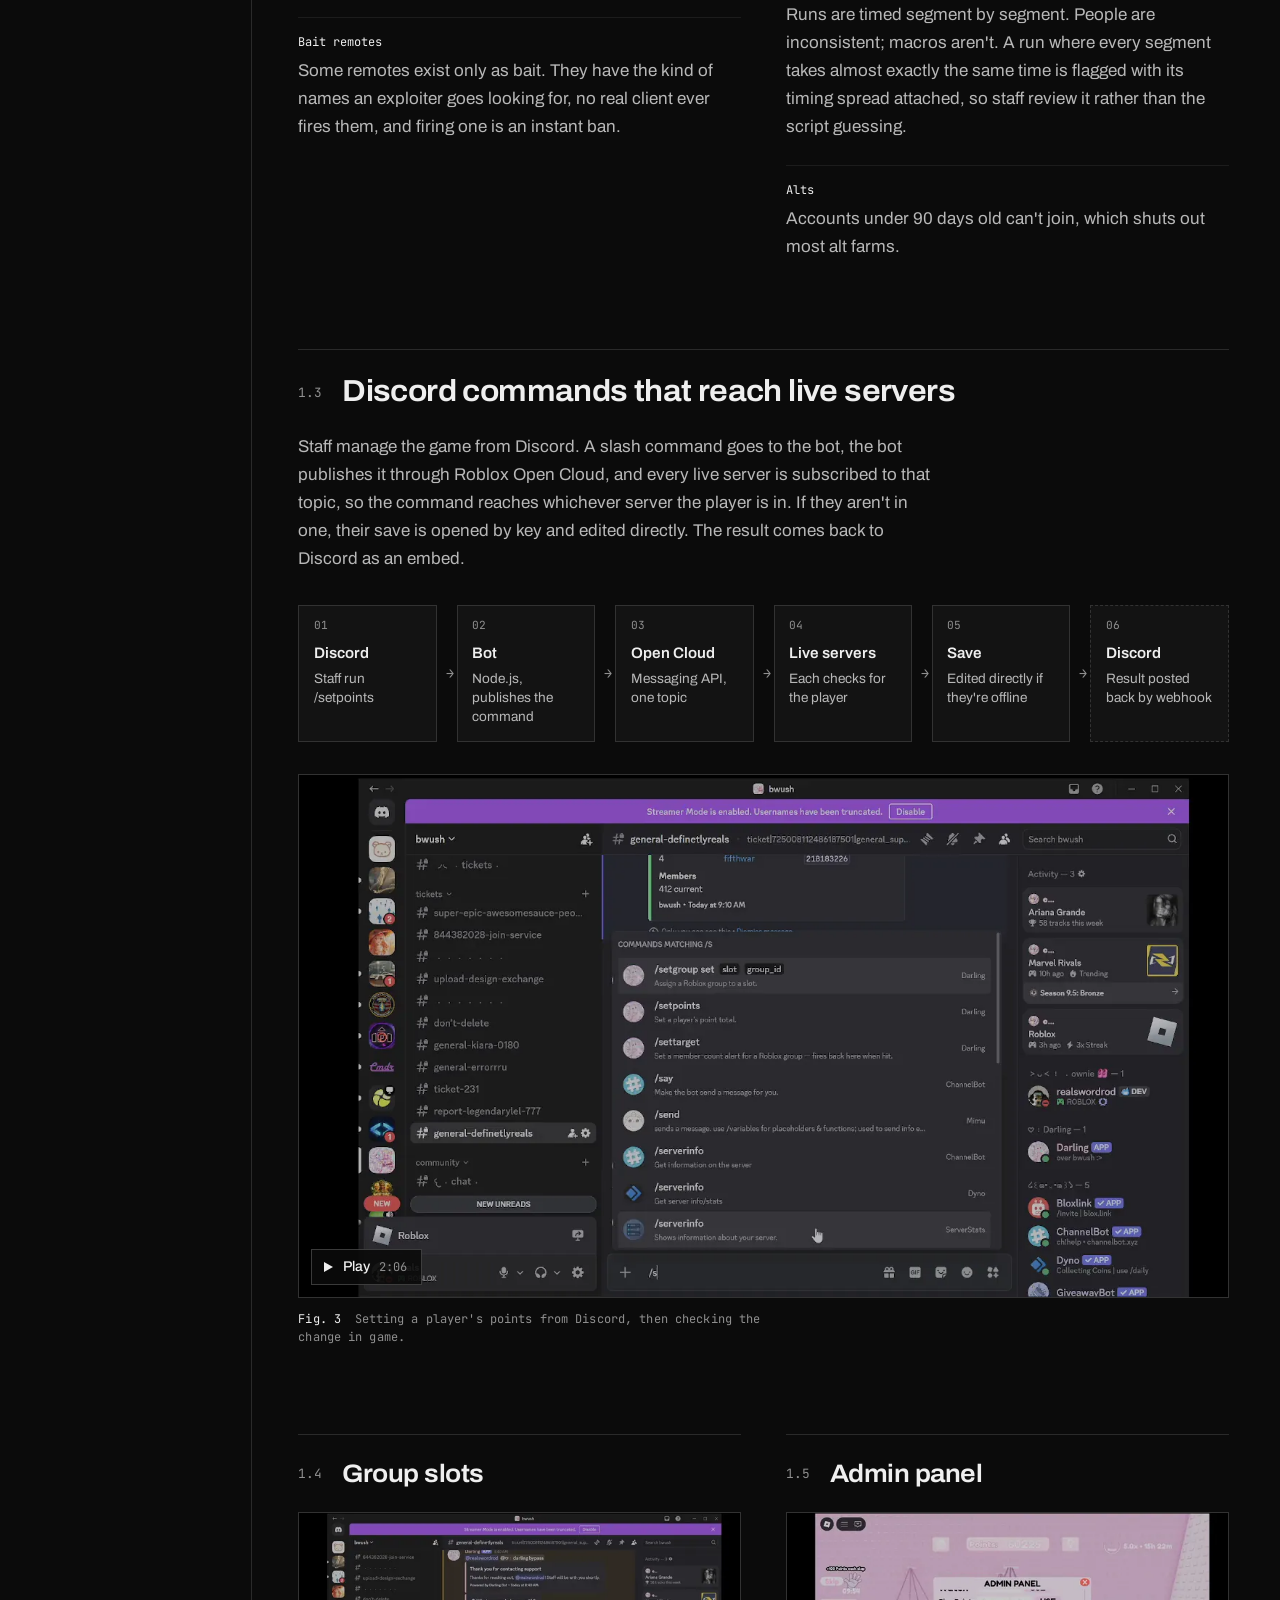
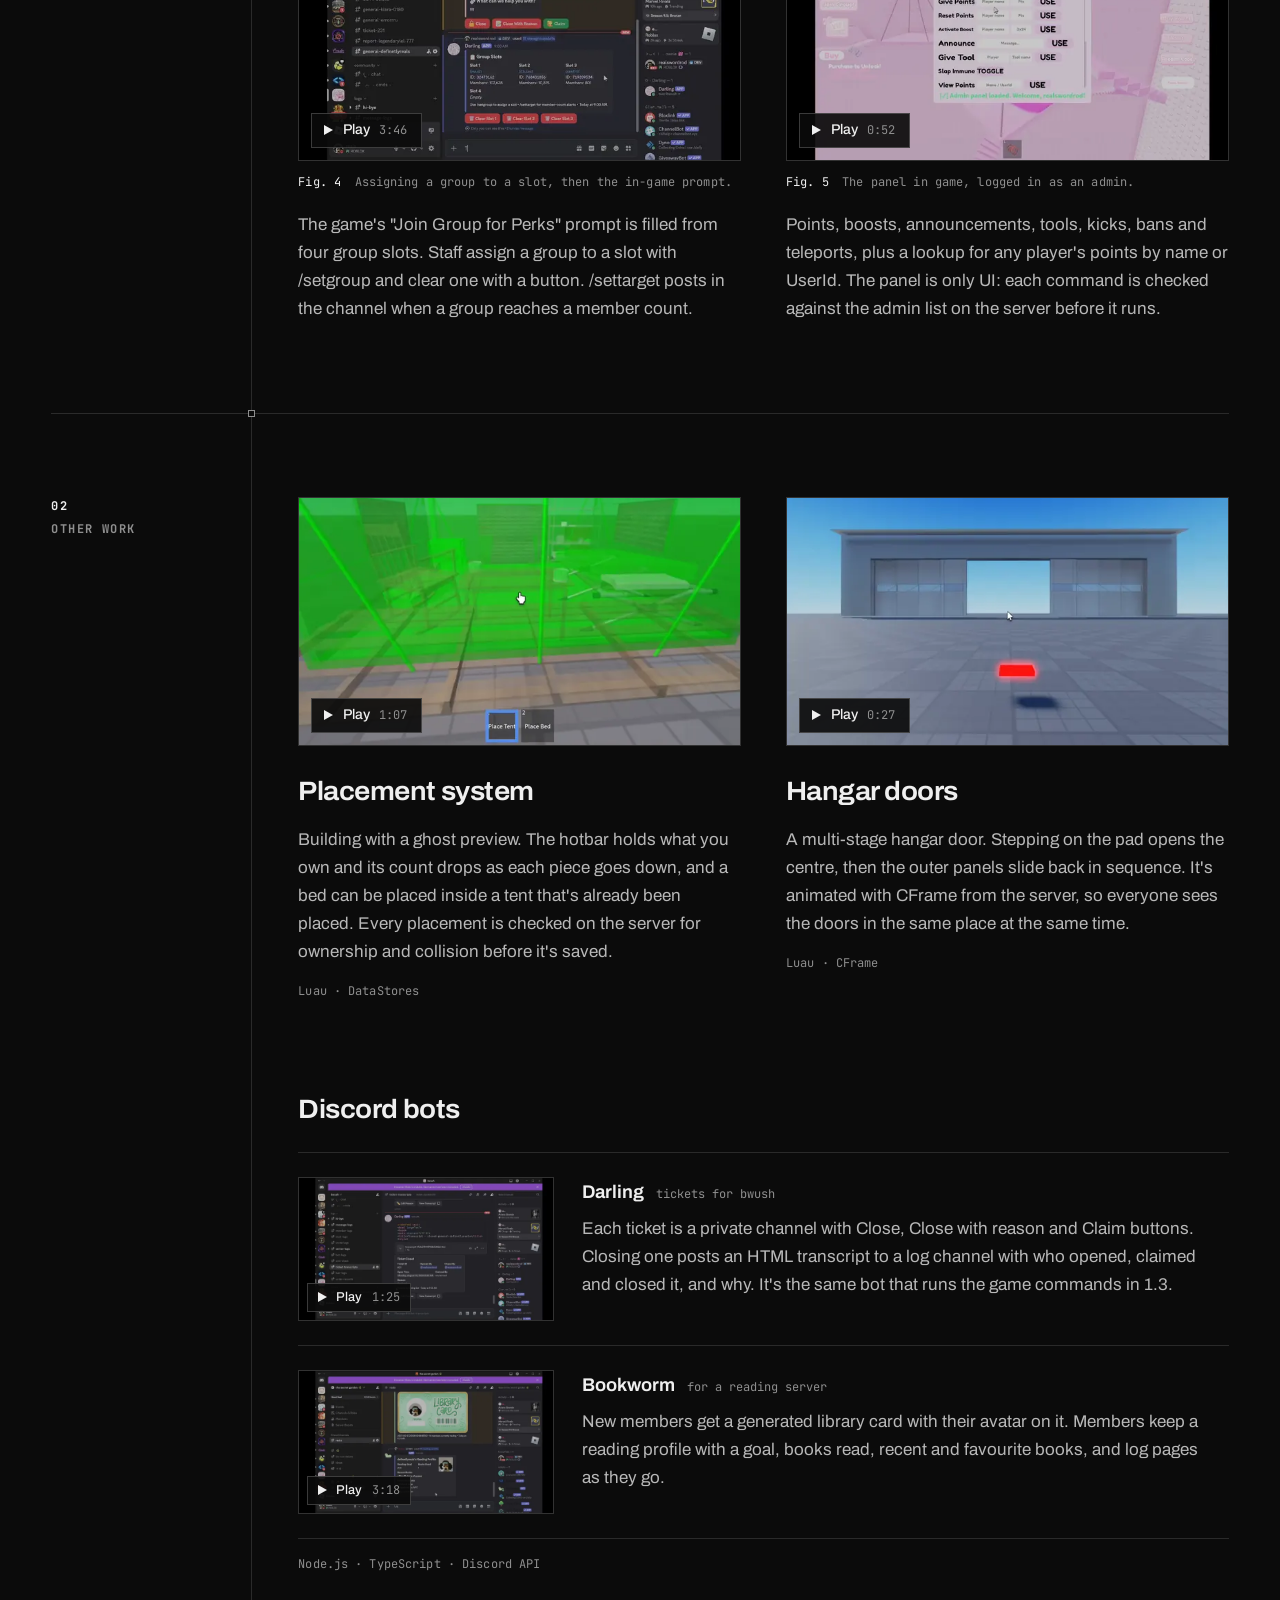
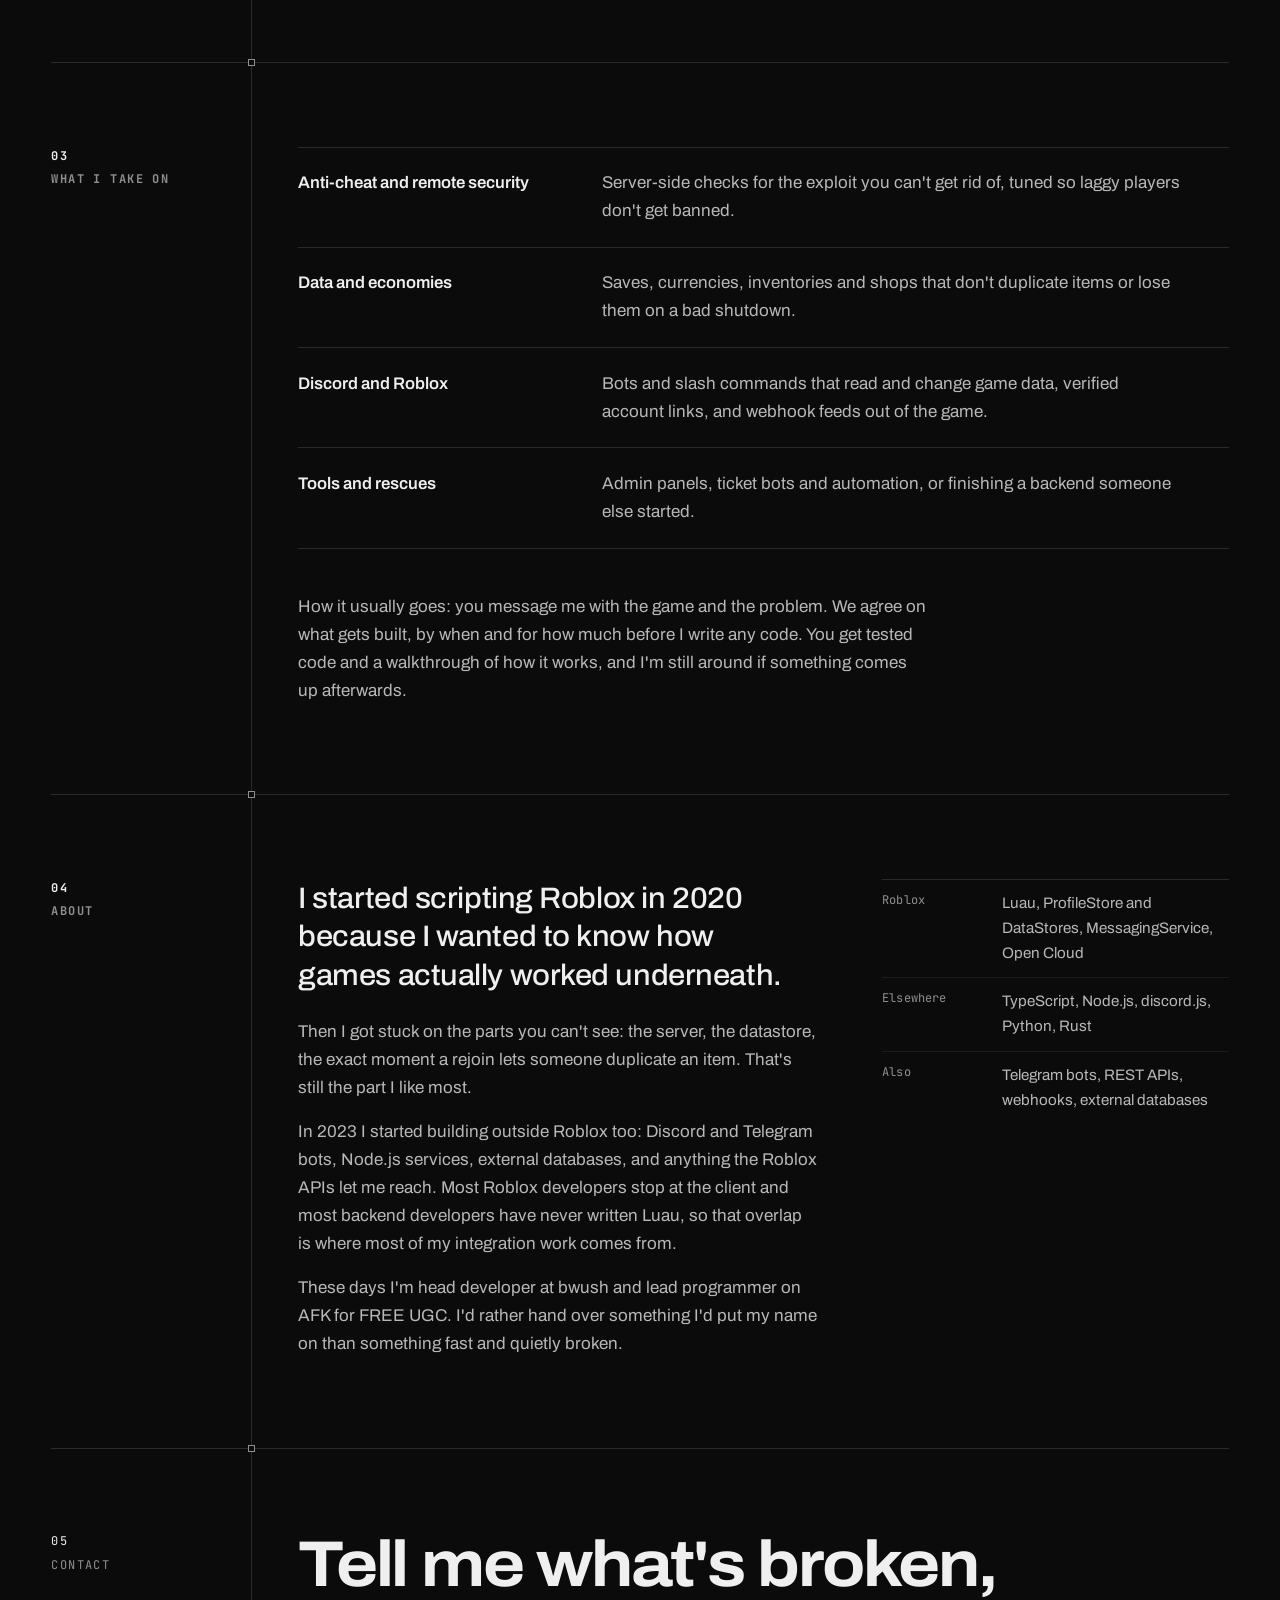
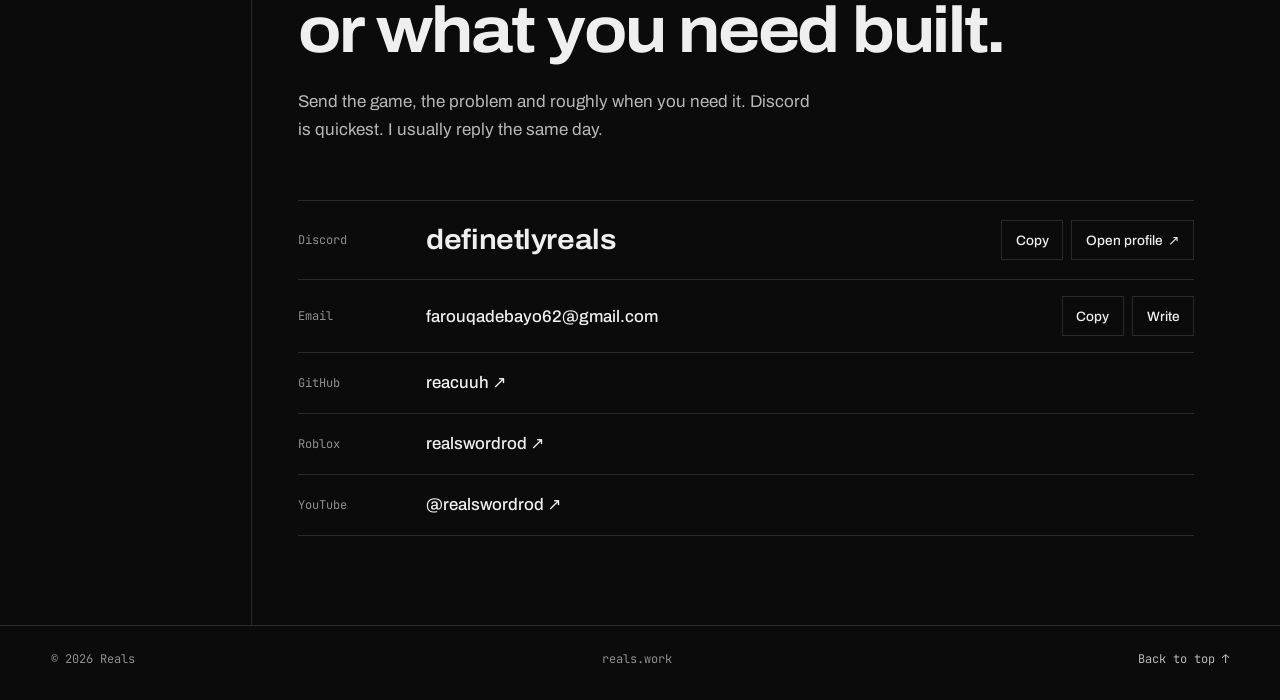
==== commit 6cc7b9fb: "Redesign the site around the AFK for FREE UGC case study - Rewrite the copy from what the project vi" ====
--- a/index.html
+++ b/index.html
@@ -3,467 +3,541 @@
 <head>
 <meta charset="utf-8">
 <meta name="viewport" content="width=device-width, initial-scale=1">
-<title>REALS — Roblox backend programmer</title>
-<meta name="description" content="Roblox scripter and backend programmer. Anti-cheats, economies, inventory and placement systems, admin panels, and Roblox–Discord integrations. Lead programmer on AFK for free UGC.">
-<meta name="theme-color" content="#000000">
+<title>Reals — Roblox developer, server side</title>
+<meta name="description" content="Roblox developer working on the server side: player data, anti-cheat, admin tools and Discord bots that talk to live games. Lead programmer on AFK for FREE UGC.">
+<link rel="canonical" href="https://www.reals.work/">
+<meta name="theme-color" content="#0b0b0b">
+<meta name="color-scheme" content="dark">
+
+<meta property="og:type" content="website">
+<meta property="og:url" content="https://www.reals.work/">
+<meta property="og:site_name" content="Reals">
+<meta property="og:title" content="Reals — Roblox developer, server side">
+<meta property="og:description" content="Player data, anti-cheat, admin tools and Discord bots that talk to live games. Lead programmer on AFK for FREE UGC.">
+<meta property="og:image" content="https://www.reals.work/assets/og.png">
+<meta property="og:image:width" content="1200">
+<meta property="og:image:height" content="630">
+<meta property="og:image:alt" content="Reals. I build the server side of Roblox games.">
+<meta name="twitter:card" content="summary_large_image">
+
+<link rel="icon" href="favicon.svg" type="image/svg+xml">
+<link rel="icon" href="favicon.ico" sizes="32x32">
+<link rel="apple-touch-icon" href="assets/apple-touch-icon.png">
 
 <link rel="preconnect" href="https://fonts.googleapis.com">
 <link rel="preconnect" href="https://fonts.gstatic.com" crossorigin>
-<link href="https://fonts.googleapis.com/css2?family=Orbitron:wght@700;900&family=Inter:wght@400;500;600&family=JetBrains+Mono:wght@400;500&display=swap" rel="stylesheet">
+<link rel="stylesheet" href="https://fonts.googleapis.com/css2?family=Archivo:wdth,wght@100..125,400..800&family=JetBrains+Mono&display=swap">
+<!-- Orbitron is only used for the five letters of the wordmark, so request just those glyphs. -->
+<link rel="stylesheet" href="https://fonts.googleapis.com/css2?family=Orbitron:wght@900&text=REALS&display=swap">
 
 <link rel="stylesheet" href="styles.css">
+
+<script type="application/ld+json">
+{
+  "@context": "https://schema.org",
+  "@type": "Person",
+  "name": "Reals",
+  "url": "https://www.reals.work/",
+  "jobTitle": "Roblox developer",
+  "email": "mailto:farouqadebayo62@gmail.com",
+  "knowsAbout": ["Roblox", "Luau", "TypeScript", "Node.js", "Discord bots"],
+  "sameAs": [
+    "https://github.com/reacuuh",
+    "https://www.youtube.com/@realswordrod",
+    "https://www.roblox.com/users/1269462849/profile"
+  ]
+}
+</script>
 </head>
 <body>
 
-<div class="rules" aria-hidden="true"><span></span><span></span><span></span><span></span><span></span></div>
-<div class="grain" aria-hidden="true"></div>
-<div class="progress" aria-hidden="true"><i></i></div>
-
 <a class="skip" href="#work">Skip to work</a>
 
 <header class="nav">
-  <a class="nav__mark" href="#top"><span class="nav__sq"></span>REALS</a>
-  <nav class="nav__links" aria-label="Sections">
-    <a href="#work">01 Work</a>
-    <a href="#build">02 Build</a>
-    <a href="#notes">03 Notes</a>
-  </nav>
-  <a class="nav__status" href="#contact">Get in touch <span aria-hidden="true">→</span></a>
+  <div class="nav__in">
+    <a class="mark" href="#top" aria-label="Reals, back to top"><span class="mark__sq" aria-hidden="true"></span>REALS</a>
+    <nav aria-label="Sections">
+      <ul class="nav__links">
+        <li><a href="#work">Work</a></li>
+        <li><a href="#about">About</a></li>
+        <li><a href="#contact">Contact</a></li>
+      </ul>
+    </nav>
+    <a class="nav__cta" href="#contact">Get in touch <span aria-hidden="true">→</span></a>
+  </div>
 </header>
 
-<main>
-
-  <!-- ─────────────────────────  HERO  ───────────────────────── -->
-  <section class="hero" id="top">
-    <div class="hero__inner">
-      <p class="eyebrow reveal">Roblox scripter <span class="sep">/</span> backend &amp; integrations</p>
-
-      <h1 class="hero__title">
-        <span class="ln reveal" style="--d:.05s">BUILT</span>
-        <span class="ln reveal" style="--d:.12s">TO NOT</span>
-        <span class="ln reveal" style="--d:.19s">BREAK<span class="dot">.</span></span>
-      </h1>
-
-      <p class="hero__lede reveal" style="--d:.26s">
-        Anti&#8209;cheats, economies, inventory and placement systems — and the
-        Roblox&nbsp;↔&nbsp;Discord bridges that tie them together. Server&#8209;side is where I
-        live. Lead programmer on <em>AFK for free UGC</em>, head developer at bwush.
+<main id="top">
+
+  <section class="hero doc" aria-labelledby="hero-title">
+    <div class="doc__side">
+      <p class="hero__who">Roblox developer<br><span>since 2020</span></p>
+      <p class="status"><span class="status__dot" aria-hidden="true"></span>Taking on work</p>
+    </div>
+
+    <div class="doc__main">
+      <h1 class="hero__title" id="hero-title">I build the server side of Roblox games.</h1>
+      <p class="hero__lede">
+        Player data, anti-cheat, admin tools, and Discord bots that can change things inside
+        a live server. Right now I'm lead programmer on <a href="#afk">AFK for FREE UGC</a>,
+        a bwush game that has passed a million visits.
       </p>
-
-      <div class="hero__cta reveal" style="--d:.33s">
-        <a class="btn btn--solid" href="#contact">Start a project <span aria-hidden="true">→</span></a>
-        <a class="btn" href="#work">See the work</a>
+      <div class="hero__cta">
+        <a class="btn btn--solid" href="#work">See the work <span aria-hidden="true">↓</span></a>
+        <a class="btn" href="#contact">Get in touch</a>
       </div>
-    </div>
-
-    <div class="hero__meta">
-      <span>Scripting since 2020</span>
-      <span class="hero__scroll" aria-hidden="true">Scroll</span>
-      <span>v.01 / 2026</span>
+
+      <dl class="spec hero__spec">
+        <div><dt>Now</dt><dd>Lead programmer, AFK for FREE UGC</dd></div>
+        <div><dt>Mostly</dt><dd>Luau, TypeScript, Node.js</dd></div>
+        <div><dt>Replies</dt><dd>Usually same day, on Discord</dd></div>
+      </dl>
     </div>
   </section>
 
-  <!-- ─────────────────────────  MARQUEE  ───────────────────────── -->
-  <div class="marquee" aria-hidden="true">
-    <div class="marquee__track">
-      <span class="marquee__set">
-        <b>Luau</b><i>◼</i><b>TypeScript</b><i>◼</i><b>Node.js</b><i>◼</i><b>Rust</b><i>◼</i><b>Python</b><i>◼</i>
-        <b>Anti-cheat</b><i>◼</i><b>Roblox ↔ Discord</b><i>◼</i><b>Datastores</b><i>◼</i><b>Roblox APIs</b><i>◼</i>
-        <b>External databases</b><i>◼</i><b>Webhooks</b><i>◼</i><b>Admin panels</b><i>◼</i><b>Currency systems</b><i>◼</i>
-        <b>Server-authoritative everything</b><i>◼</i>
-      </span>
-      <span class="marquee__set">
-        <b>Luau</b><i>◼</i><b>TypeScript</b><i>◼</i><b>Node.js</b><i>◼</i><b>Rust</b><i>◼</i><b>Python</b><i>◼</i>
-        <b>Anti-cheat</b><i>◼</i><b>Roblox ↔ Discord</b><i>◼</i><b>Datastores</b><i>◼</i><b>Roblox APIs</b><i>◼</i>
-        <b>External databases</b><i>◼</i><b>Webhooks</b><i>◼</i><b>Admin panels</b><i>◼</i><b>Currency systems</b><i>◼</i>
-        <b>Server-authoritative everything</b><i>◼</i>
-      </span>
-    </div>
-  </div>
-
-  <!-- ─────────────────────────  STATS  ───────────────────────── -->
-  <section class="stats">
-    <p class="stats__line reveal">The things I've built have been through a lot of players at this point.</p>
-    <ul class="stats__grid">
-      <li class="stat reveal" style="--d:.00s"><span class="stat__n" data-count="1" data-suffix="M+">0</span><span class="stat__l">visits on AFK for free UGC</span></li>
-      <li class="stat reveal" style="--d:.06s"><span class="stat__n" data-count="6" data-suffix=" yrs">0</span><span class="stat__l">scripting Roblox, since 2020</span></li>
-      <li class="stat reveal" style="--d:.12s"><span class="stat__n" data-count="5" data-suffix="">0</span><span class="stat__l">languages I ship in, not just dabble</span></li>
-      <li class="stat reveal" style="--d:.18s"><span class="stat__n" data-prefix="&lt;" data-count="24" data-suffix="h">0</span><span class="stat__l">usual reply time on discord</span></li>
-    </ul>
+  <!--
+    Media, three ways. Every media block lives inside a <figure class="fig">.
+
+    YouTube (click to load, nothing is requested from YouTube until then):
+      <div class="media" data-yt="VIDEO_ID" data-title="What the clip shows">
+        <img src="assets/media/x.webp" srcset="assets/media/x-640.webp 640w, assets/media/x.webp 1280w"
+             sizes="..." width="1280" height="720" loading="lazy" decoding="async" alt="...">
+        <a class="media__play" href="https://www.youtube.com/watch?v=VIDEO_ID">Play <span>0:17</span></a>
+      </div>
+
+    Self-hosted video (native controls, nothing downloads until play):
+      <div class="media">
+        <video controls preload="none" playsinline poster="assets/media/x.webp">
+          <source src="assets/media/x.webm" type="video/webm">
+          <source src="assets/media/x.mp4" type="video/mp4">
+        </video>
+      </div>
+
+    Screenshots (each opens full size in a lightbox; works as a plain link without JS):
+      <div class="shots">
+        <a class="shot" href="assets/media/full.webp"><img src="assets/media/small.webp" alt="..." ...></a>
+      </div>
+
+    A project with no media just leaves the figure out.
+  -->
+
+  <section class="doc sec" id="work" aria-labelledby="work-label">
+    <div class="doc__side">
+      <h2 class="label" id="work-label"><span class="label__n">01</span>Selected work</h2>
+    </div>
+
+    <div class="doc__main">
+      <article class="case" id="afk" aria-labelledby="afk-title">
+        <header class="case__head reveal">
+          <p class="kicker">Live game · bwush · since March 2026</p>
+          <h3 class="case__title" id="afk-title">AFK for FREE UGC</h3>
+          <p class="case__lede">
+            An AFK game: players earn a point every second and spend points on free UGC items,
+            with boosts, an obby and a slap tool to speed things up. The rewards are real avatar
+            items, so the economy is the thing people try to break, and most of the systems below
+            exist to protect it.
+          </p>
+        </header>
+
+        <div class="case__intro reveal">
+          <figure class="fig fig--art">
+            <a class="shot" href="assets/media/afk-thumbnail.webp">
+              <img src="assets/media/afk-thumbnail.webp" width="768" height="432" loading="lazy" decoding="async"
+                   alt="AFK for FREE UGC thumbnail: a Roblox character running along a pink keyboard obby towards a free UGC hair item.">
+            </a>
+            <figcaption><span class="fig__n">Fig. 1</span> The game's thumbnail on Roblox.</figcaption>
+          </figure>
+
+          <div class="case__facts">
+            <dl class="spec">
+              <div><dt>Role</dt><dd>Lead programmer</dd></div>
+              <div><dt>Group</dt><dd>bwush, ~124k members</dd></div>
+              <div><dt>Visits</dt><dd>1,085,182</dd></div>
+              <div><dt>Favourites</dt><dd>12,988</dd></div>
+              <div><dt>Server size</dt><dd>25 players</dd></div>
+            </dl>
+            <p class="fineprint">Figures from the Roblox API on 15 Oct 2026.</p>
+            <a class="link-out" href="https://www.roblox.com/games/115606322656140" target="_blank" rel="noopener">Play it on Roblox <span aria-hidden="true">↗</span></a>
+          </div>
+        </div>
+
+        <!-- 1.1 has no footage, so it's text with a spec block beside it -->
+        <section class="part part--aside reveal" aria-labelledby="afk-data">
+          <h4 class="part__title" id="afk-data"><span class="part__n">1.1</span>Player data</h4>
+          <div class="part__body">
+            <p>
+              Saves go through ProfileStore with session locking. A player who rejoins quickly or
+              hops servers can't have the same save loaded twice, which is the usual way items get
+              duplicated. Studio sessions write to a separate store, so testing never touches live data.
+            </p>
+            <p>
+              Boosts are saved as an expiry time instead of a countdown. A boost bought before logging
+              off is still correct when the player comes back, and a boost given to someone who's offline
+              is written straight into their save.
+            </p>
+            <p>
+              Roblox disconnects idle players after 20 minutes, which is a problem in a game built around
+              being idle. At 19 minutes the server teleports the player back into the game instead, so the
+              session carries on.
+            </p>
+          </div>
+          <dl class="spec spec--side">
+            <div><dt>Saves</dt><dd>ProfileStore, session-locked</dd></div>
+            <div><dt>Stores</dt><dd>Live and Test kept apart</dd></div>
+            <div><dt>Boosts</dt><dd>Stored as expiry timestamps</dd></div>
+            <div><dt>Idle</dt><dd>Rejoin at 19 min</dd></div>
+          </dl>
+        </section>
+
+        <section class="part part--wide reveal" aria-labelledby="afk-ac">
+          <h4 class="part__title" id="afk-ac"><span class="part__n">1.2</span>Anti-cheat</h4>
+
+          <figure class="fig">
+            <div class="media" data-yt="yzv_yHcfEbU" data-title="Anti-cheat alerts in the bwush Discord">
+              <img src="assets/media/anticheat.webp"
+                   srcset="assets/media/anticheat-640.webp 640w, assets/media/anticheat.webp 1280w"
+                   sizes="(min-width: 1180px) 900px, (min-width: 760px) 70vw, 100vw"
+                   width="1280" height="720" loading="lazy" decoding="async"
+                   alt="Discord channel #anti-cheat showing three REMOTE_VIOLATION_BAN alerts, each for a player calling a honeypot remote.">
+              <a class="media__play" href="https://www.youtube.com/watch?v=yzv_yHcfEbU">Play <span>0:17</span></a>
+            </div>
+            <figcaption><span class="fig__n">Fig. 2</span> The staff #anti-cheat channel: honeypot bans, product-ID warnings and obby timing flags as they come in.</figcaption>
+          </figure>
+
+          <p class="part__lead">
+            Anything that pays out is decided on the server. Exploiters can fire any remote with any
+            arguments, so the client is never asked whether it deserves points.
+          </p>
+          <dl class="notes">
+            <div>
+              <dt>Movement</dt>
+              <dd>
+                Flying and teleport checks don't ban on one bad reading. Each suspicious frame adds to a score
+                that drains over time, so a lag spike or a fling drains away by itself. Only sustained flying
+                climbs through the stages: a warning, then being put back on the ground, then a ban. A first
+                ban lasts a week; a second one is permanent.
+              </dd>
+            </div>
+            <div>
+              <dt>Bait remotes</dt>
+              <dd>
+                Some remotes exist only as bait. They have the kind of names an exploiter goes looking for,
+                no real client ever fires them, and firing one is an instant ban.
+              </dd>
+            </div>
+            <div>
+              <dt>Payouts</dt>
+              <dd>
+                Purchase prompts are checked against the game's own product IDs, and point gains are compared
+                against the amounts the game can actually award. A burst of gains that don't match raises an alert.
+              </dd>
+            </div>
+            <div>
+              <dt>Obby runs</dt>
+              <dd>
+                Runs are timed segment by segment. People are inconsistent; macros aren't. A run where every
+                segment takes almost exactly the same time is flagged with its timing spread attached, so staff
+                review it rather than the script guessing.
+              </dd>
+            </div>
+            <div>
+              <dt>Alts</dt>
+              <dd>Accounts under 90 days old can't join, which shuts out most alt farms.</dd>
+            </div>
+          </dl>
+        </section>
+
+        <section class="part reveal" aria-labelledby="afk-discord">
+          <h4 class="part__title" id="afk-discord"><span class="part__n">1.3</span>Discord commands that reach live servers</h4>
+          <div class="part__body">
+            <p>
+              Staff manage the game from Discord. A slash command goes to the bot, the bot publishes it
+              through Roblox Open Cloud, and every live server is subscribed to that topic, so the command
+              reaches whichever server the player is in. If they aren't in one, their save is opened by key
+              and edited directly. The result comes back to Discord as an embed.
+            </p>
+          </div>
+
+          <ol class="flow">
+            <li><b>Discord</b><span>Staff run /setpoints</span></li>
+            <li><b>Bot</b><span>Node.js, publishes the command</span></li>
+            <li><b>Open Cloud</b><span>Messaging API, one topic</span></li>
+            <li><b>Live servers</b><span>Each checks for the player</span></li>
+            <li><b>Save</b><span>Edited directly if they're offline</span></li>
+            <li><b>Discord</b><span>Result posted back by webhook</span></li>
+          </ol>
+
+          <figure class="fig">
+            <div class="media" data-yt="xjqw6GYNQL0" data-title="Discord commands changing points in the live game">
+              <img src="assets/media/discord-commands.webp"
+                   srcset="assets/media/discord-commands-640.webp 640w, assets/media/discord-commands.webp 1280w"
+                   sizes="(min-width: 1180px) 900px, (min-width: 760px) 70vw, 100vw"
+                   width="1280" height="720" loading="lazy" decoding="async"
+                   alt="Discord slash command menu listing /setgroup set, /setpoints and /settarget from the Darling bot.">
+              <a class="media__play" href="https://www.youtube.com/watch?v=xjqw6GYNQL0">Play <span>2:06</span></a>
+            </div>
+            <figcaption><span class="fig__n">Fig. 3</span> Setting a player's points from Discord, then checking the change in game.</figcaption>
+          </figure>
+        </section>
+
+        <div class="pair">
+          <section class="part part--compact reveal" aria-labelledby="afk-groups">
+            <h4 class="part__title" id="afk-groups"><span class="part__n">1.4</span>Group slots</h4>
+            <figure class="fig">
+              <div class="media" data-yt="QWR_u-OB268" data-title="Group slots managed from Discord">
+                <img src="assets/media/group-slots.webp"
+                     srcset="assets/media/group-slots-640.webp 640w, assets/media/group-slots.webp 1280w"
+                     sizes="(min-width: 1180px) 440px, (min-width: 760px) 35vw, 100vw"
+                     width="1280" height="720" loading="lazy" decoding="async"
+                     alt="Group Slots embed in Discord: three assigned Roblox groups with member counts, an empty fourth slot, and Clear Slot buttons.">
+                <a class="media__play" href="https://www.youtube.com/watch?v=QWR_u-OB268">Play <span>3:46</span></a>
+              </div>
+              <figcaption><span class="fig__n">Fig. 4</span> Assigning a group to a slot, then the in-game prompt.</figcaption>
+            </figure>
+            <p>
+              The game's "Join Group for Perks" prompt is filled from four group slots. Staff assign a group
+              to a slot with /setgroup and clear one with a button. /settarget posts in the channel when a
+              group reaches a member count.
+            </p>
+          </section>
+
+          <section class="part part--compact reveal" aria-labelledby="afk-admin">
+            <h4 class="part__title" id="afk-admin"><span class="part__n">1.5</span>Admin panel</h4>
+            <figure class="fig">
+              <div class="media" data-yt="WKvvy1F2Ns8" data-title="In-game admin panel">
+                <img src="assets/media/admin-panel.webp"
+                     srcset="assets/media/admin-panel-640.webp 640w, assets/media/admin-panel.webp 1280w"
+                     sizes="(min-width: 1180px) 440px, (min-width: 760px) 35vw, 100vw"
+                     width="1280" height="720" loading="lazy" decoding="async"
+                     alt="In-game admin panel with Give Points, Reset Points, Activate Boost, Announce, Give Tool, Slap Immune and View Points controls.">
+                <a class="media__play" href="https://www.youtube.com/watch?v=WKvvy1F2Ns8">Play <span>0:52</span></a>
+              </div>
+              <figcaption><span class="fig__n">Fig. 5</span> The panel in game, logged in as an admin.</figcaption>
+            </figure>
+            <p>
+              Points, boosts, announcements, tools, kicks, bans and teleports, plus a lookup for any player's
+              points by name or UserId. The panel is only UI: each command is checked against the admin list
+              on the server before it runs.
+            </p>
+          </section>
+        </div>
+      </article>
+    </div>
   </section>
 
-  <!-- ─────────────────────────  01 · WORK  ───────────────────────── -->
-  <section class="sec" id="work">
-    <header class="sec__head">
-      <span class="sec__num">01</span>
-      <h2 class="sec__title reveal">Selected<br>work<span class="dot">.</span></h2>
-      <p class="sec__note reveal" style="--d:.08s">
-        Shipped systems, not concepts. Most of this is running in live games right now —
-        there's more I can't show publicly, so just ask.
+  <section class="doc sec" id="other" aria-labelledby="other-label">
+    <div class="doc__side">
+      <h2 class="label" id="other-label"><span class="label__n">02</span>Other work</h2>
+    </div>
+
+    <div class="doc__main">
+      <div class="builds">
+        <article class="build reveal" aria-labelledby="placement-title">
+          <figure class="fig">
+            <div class="media" data-yt="FkIhaNuv-x8" data-title="Placement system demo">
+              <img src="assets/media/placement.webp"
+                   srcset="assets/media/placement-640.webp 640w, assets/media/placement.webp 1280w"
+                   sizes="(min-width: 1180px) 440px, (min-width: 760px) 35vw, 100vw"
+                   width="1280" height="720" loading="lazy" decoding="async"
+                   alt="Green ghost preview of a tent being placed in Roblox Studio, with a hotbar showing Place Tent and Place Bed.">
+              <a class="media__play" href="https://www.youtube.com/watch?v=FkIhaNuv-x8">Play <span>1:07</span></a>
+            </div>
+          </figure>
+          <h3 class="build__title" id="placement-title">Placement system</h3>
+          <p>
+            Building with a ghost preview. The hotbar holds what you own and its count drops as each piece
+            goes down, and a bed can be placed inside a tent that's already been placed. Every placement
+            is checked on the server for ownership and collision before it's saved.
+          </p>
+          <p class="tags">Luau · DataStores</p>
+        </article>
+
+        <article class="build reveal" aria-labelledby="hangar-title">
+          <figure class="fig">
+            <div class="media" data-yt="MPqzKhsSRw4" data-title="Hangar door animation">
+              <img src="assets/media/hangar.webp"
+                   srcset="assets/media/hangar-640.webp 640w, assets/media/hangar.webp 1280w"
+                   sizes="(min-width: 1180px) 440px, (min-width: 760px) 35vw, 100vw"
+                   width="1280" height="720" loading="lazy" decoding="async"
+                   alt="Hangar door partway through opening: the centre section is open and the outer panels are still closed.">
+              <a class="media__play" href="https://www.youtube.com/watch?v=MPqzKhsSRw4">Play <span>0:27</span></a>
+            </div>
+          </figure>
+          <h3 class="build__title" id="hangar-title">Hangar doors</h3>
+          <p>
+            A multi-stage hangar door. Stepping on the pad opens the centre, then the outer panels slide
+            back in sequence. It's animated with CFrame from the server, so everyone sees the doors in the
+            same place at the same time.
+          </p>
+          <p class="tags">Luau · CFrame</p>
+        </article>
+      </div>
+
+      <h3 class="sub reveal">Discord bots</h3>
+      <ul class="bots">
+        <li class="bot reveal">
+          <div class="media media--small" data-yt="I0dr_fkfjWI" data-title="Darling ticket system">
+            <img src="assets/media/tickets-640.webp" width="640" height="360" loading="lazy" decoding="async"
+                 alt="Ticket Closed embed in #ticket-transcripts with ticket ID, who opened and closed it, open time and reason.">
+            <a class="media__play" href="https://www.youtube.com/watch?v=I0dr_fkfjWI">Play <span>1:25</span></a>
+          </div>
+          <div class="bot__text">
+            <h4>Darling <span>tickets for bwush</span></h4>
+            <p>
+              Each ticket is a private channel with Close, Close with reason and Claim buttons. Closing one
+              posts an HTML transcript to a log channel with who opened, claimed and closed it, and why.
+              It's the same bot that runs the game commands in 1.3.
+            </p>
+          </div>
+        </li>
+        <li class="bot reveal">
+          <div class="media media--small" data-yt="0nAlCeLP-Zg" data-title="Bookworm bot overview">
+            <img src="assets/media/bookworm-640.webp" width="640" height="360" loading="lazy" decoding="async"
+                 alt="A generated library card image with a member's avatar, followed by their reading profile embed.">
+            <a class="media__play" href="https://www.youtube.com/watch?v=0nAlCeLP-Zg">Play <span>3:18</span></a>
+          </div>
+          <div class="bot__text">
+            <h4>Bookworm <span>for a reading server</span></h4>
+            <p>
+              New members get a generated library card with their avatar on it. Members keep a reading
+              profile with a goal, books read, recent and favourite books, and log pages as they go.
+            </p>
+          </div>
+        </li>
+      </ul>
+      <p class="tags">Node.js · TypeScript · Discord API</p>
+    </div>
+  </section>
+
+  <section class="doc sec" id="services" aria-labelledby="services-label">
+    <div class="doc__side">
+      <h2 class="label" id="services-label"><span class="label__n">03</span>What I take on</h2>
+    </div>
+
+    <div class="doc__main">
+      <dl class="rows">
+        <div class="reveal">
+          <dt>Anti-cheat and remote security</dt>
+          <dd>Server-side checks for the exploit you can't get rid of, tuned so laggy players don't get banned.</dd>
+        </div>
+        <div class="reveal">
+          <dt>Data and economies</dt>
+          <dd>Saves, currencies, inventories and shops that don't duplicate items or lose them on a bad shutdown.</dd>
+        </div>
+        <div class="reveal">
+          <dt>Discord and Roblox</dt>
+          <dd>Bots and slash commands that read and change game data, verified account links, and webhook feeds out of the game.</dd>
+        </div>
+        <div class="reveal">
+          <dt>Tools and rescues</dt>
+          <dd>Admin panels, ticket bots and automation, or finishing a backend someone else started.</dd>
+        </div>
+      </dl>
+
+      <p class="process reveal">
+        How it usually goes: you message me with the game and the problem. We agree on what gets built,
+        by when and for how much before I write any code. You get tested code and a walkthrough of how it
+        works, and I'm still around if something comes up afterwards.
       </p>
-    </header>
-
-    <ol class="work">
-      <li class="work__item reveal">
-        <button class="work__row" type="button" aria-expanded="false" aria-controls="w1">
-          <span class="work__idx">01</span>
-          <span class="work__name">AFK for Free UGC</span>
-          <span class="work__kind">Shipped game</span>
-          <span class="work__plus" aria-hidden="true"></span>
-        </button>
-        <div class="work__panel" id="w1">
-          <div class="work__panelIn">
-            <div class="work__video" data-yt="">
-              <span class="work__videoLabel">Video — coming soon</span>
-            </div>
-            <div class="work__col">
-              <h3>What it is</h3>
-              <p>A bwush game I'm the lead programmer on. Reward timers that survive rejoins, UGC distribution, anti-idle-abuse checks, and all the server logic underneath it.</p>
-            </div>
-            <div class="work__col">
-              <h3>The result</h3>
-              <p>Past 1M+ visits and still running. The backend holds up under full servers without the reward loop drifting or double-paying.</p>
-            </div>
-            <ul class="tags">
-              <li>Luau</li><li>Datastores</li><li>UGC</li><li>Lead programmer</li>
-            </ul>
-          </div>
-        </div>
-      </li>
-
-      <li class="work__item reveal">
-        <button class="work__row" type="button" aria-expanded="false" aria-controls="w2">
-          <span class="work__idx">02</span>
-          <span class="work__name">Server-Side Anti-Cheat</span>
-          <span class="work__kind">Security</span>
-          <span class="work__plus" aria-hidden="true"></span>
-        </button>
-        <div class="work__panel" id="w2">
-          <div class="work__panelIn">
-            <div class="work__video" data-yt="">
-              <span class="work__videoLabel">Video — coming soon</span>
-            </div>
-            <div class="work__col">
-              <h3>What it is</h3>
-              <p>Movement, speed and remote validation done on the server, where the client can't argue with it. Tuned so normal players with bad ping don't get punished for it.</p>
-            </div>
-            <div class="work__col">
-              <h3>The result</h3>
-              <p>Exploiters get caught by the thing they can't reach. Want to test it against something yourself? Ask me.</p>
-            </div>
-            <ul class="tags">
-              <li>Luau</li><li>Server-authoritative</li><li>Remote hardening</li><li>Detection</li>
-            </ul>
-          </div>
-        </div>
-      </li>
-
-      <li class="work__item reveal">
-        <button class="work__row" type="button" aria-expanded="false" aria-controls="w3">
-          <span class="work__idx">03</span>
-          <span class="work__name">Roblox ↔ Discord Bridge</span>
-          <span class="work__kind">Integrations</span>
-          <span class="work__plus" aria-hidden="true"></span>
-        </button>
-        <div class="work__panel" id="w3">
-          <div class="work__panelIn">
-            <div class="work__video" data-yt="">
-              <span class="work__videoLabel">Video — coming soon</span>
-            </div>
-            <div class="work__col">
-              <h3>What it is</h3>
-              <p>Two-way integration between a game and a Discord server. Node.js service in the middle talking to the Roblox APIs, verified account links, webhooks pushing in-game events out, and Discord commands reaching back into the game.</p>
-            </div>
-            <div class="work__col">
-              <h3>The result</h3>
-              <p>Staff can moderate, check data and trigger actions without opening Roblox. This is the part most people can't build, and it's the work I get asked for most.</p>
-            </div>
-            <ul class="tags">
-              <li>Node.js</li><li>TypeScript</li><li>Discord API</li><li>Roblox API</li><li>Webhooks</li><li>Account linking</li>
-            </ul>
-          </div>
-        </div>
-      </li>
-
-      <li class="work__item reveal">
-        <button class="work__row" type="button" aria-expanded="false" aria-controls="w4">
-          <span class="work__idx">04</span>
-          <span class="work__name">Custom Discord Bots</span>
-          <span class="work__kind">Bots</span>
-          <span class="work__plus" aria-hidden="true"></span>
-        </button>
-        <div class="work__panel" id="w4">
-          <div class="work__panelIn">
-            <div class="work__video" data-yt="">
-              <span class="work__videoLabel">Video — coming soon</span>
-            </div>
-            <div class="work__col">
-              <h3>What it is</h3>
-              <p>Bots built around what a server actually needs — slash commands, role automation, moderation tooling, tickets, and hooks into whatever backend or database sits behind them.</p>
-            </div>
-            <div class="work__col">
-              <h3>The result</h3>
-              <p>Not a reskinned template bot. Built for one server's rules, so it does the job properly instead of almost fitting.</p>
-            </div>
-            <ul class="tags">
-              <li>Node.js</li><li>TypeScript</li><li>Discord API</li><li>Slash commands</li><li>Databases</li>
-            </ul>
-          </div>
-        </div>
-      </li>
-
-      <li class="work__item reveal">
-        <button class="work__row" type="button" aria-expanded="false" aria-controls="w5">
-          <span class="work__idx">05</span>
-          <span class="work__name">Inventory &amp; Placement</span>
-          <span class="work__kind">Gameplay systems</span>
-          <span class="work__plus" aria-hidden="true"></span>
-        </button>
-        <div class="work__panel" id="w5">
-          <div class="work__panelIn">
-            <div class="work__video" data-yt="">
-              <span class="work__videoLabel">Video — coming soon</span>
-            </div>
-            <div class="work__col">
-              <h3>What it is</h3>
-              <p>Inventory backed by datastores, plus grid placement with collision and ownership checks. Every mutation is validated server-side before it's saved.</p>
-            </div>
-            <div class="work__col">
-              <h3>The result</h3>
-              <p>No dupes, no items lost on a bad shutdown, no placing things where they shouldn't go. Drops into any sandbox or building game.</p>
-            </div>
-            <ul class="tags">
-              <li>Luau</li><li>Datastores</li><li>Grid placement</li><li>Collision</li>
-            </ul>
-          </div>
-        </div>
-      </li>
-
-      <li class="work__item reveal">
-        <button class="work__row" type="button" aria-expanded="false" aria-controls="w6">
-          <span class="work__idx">06</span>
-          <span class="work__name">Admin Panels</span>
-          <span class="work__kind">Tooling</span>
-          <span class="work__plus" aria-hidden="true"></span>
-        </button>
-        <div class="work__panel" id="w6">
-          <div class="work__panelIn">
-            <div class="work__video" data-yt="">
-              <span class="work__videoLabel">Video — coming soon</span>
-            </div>
-            <div class="work__col">
-              <h3>What it is</h3>
-              <p>Admin panels with real permission tiers, where who can do what is data rather than a hardcoded list of user IDs. Every action is written to a log with who ran it.</p>
-            </div>
-            <div class="work__col">
-              <h3>The result</h3>
-              <p>Staff get exactly the powers they should have and nothing more, and anything that happens can be traced back to a person.</p>
-            </div>
-            <ul class="tags">
-              <li>Luau</li><li>Permissions</li><li>Audit log</li><li>UI</li>
-            </ul>
-          </div>
-        </div>
-      </li>
-
-      <li class="work__item reveal">
-        <button class="work__row" type="button" aria-expanded="false" aria-controls="w7">
-          <span class="work__idx">07</span>
-          <span class="work__name">Group Services</span>
-          <span class="work__kind">Automation</span>
-          <span class="work__plus" aria-hidden="true"></span>
-        </button>
-        <div class="work__panel" id="w7">
-          <div class="work__panelIn">
-            <div class="work__video" data-yt="">
-              <span class="work__videoLabel">Video — coming soon</span>
-            </div>
-            <div class="work__col">
-              <h3>What it is</h3>
-              <p>Custom automation for Roblox group member services — rank syncing, membership and payout handling, and the recurring jobs a large group otherwise does by hand.</p>
-            </div>
-            <div class="work__col">
-              <h3>The result</h3>
-              <p>Work that depended on someone remembering to do it now runs on its own, the same way every time.</p>
-            </div>
-            <ul class="tags">
-              <li>Node.js</li><li>Roblox API</li><li>Automation</li><li>Webhooks</li>
-            </ul>
-          </div>
-        </div>
-      </li>
-
-      <li class="work__item reveal">
-        <button class="work__row" type="button" aria-expanded="false" aria-controls="w8">
-          <span class="work__idx">08</span>
-          <span class="work__name">Aircraft Hangar</span>
-          <span class="work__kind">Object animation</span>
-          <span class="work__plus" aria-hidden="true"></span>
-        </button>
-        <div class="work__panel" id="w8">
-          <div class="work__panelIn">
-            <div class="work__video" data-yt="MPqzKhsSRw4">
-              <span class="work__videoLabel">Video — coming soon</span>
-            </div>
-            <div class="work__col">
-              <h3>What it is</h3>
-              <p>A multi-part hangar sequence — doors, gantries and moving assemblies animated together, driven from the server so every client sees the same state at the same time.</p>
-            </div>
-            <div class="work__col">
-              <h3>The result</h3>
-              <p>Complex object animation that stays in sync for everyone in the server, and can be retimed or extended without rebuilding the rig.</p>
-            </div>
-            <ul class="tags">
-              <li>Luau</li><li>CFrame</li><li>Tweening</li><li>Replication</li>
-            </ul>
-          </div>
-        </div>
-      </li>
-    </ol>
-
-    <div class="cta-band reveal">
-      <p>Want one of these in your game?</p>
-      <a class="btn btn--solid" href="#contact">Get a quote <span aria-hidden="true">→</span></a>
     </div>
   </section>
 
-  <!-- ─────────────────────────  02 · BUILD  ───────────────────────── -->
-  <section class="sec" id="build">
-    <header class="sec__head">
-      <span class="sec__num">02</span>
-      <h2 class="sec__title reveal">What I<br>build<span class="dot">.</span></h2>
-      <p class="sec__note reveal" style="--d:.08s">One person doing all of it. Nothing gets lost in a handoff between a scripter and a backend dev, because they're the same person.</p>
-    </header>
-
-    <div class="cap">
-      <article class="cap__card reveal" style="--d:.00s">
-        <span class="cap__i">i.</span>
-        <h3>Anti-cheat &amp; security</h3>
-        <p>Server-side validation, exploit detection, remote hardening. Built so that normal players never notice it's there.</p>
-        <span class="cap__flag">Most requested</span>
-      </article>
-      <article class="cap__card reveal" style="--d:.06s">
-        <span class="cap__i">ii.</span>
-        <h3>Roblox ↔ Discord systems</h3>
-        <p>Verified account linking, webhook event feeds, Discord commands that reach into the game. Node.js and TypeScript against the Roblox APIs doing the work in between.</p>
-        <span class="cap__flag">Signature work</span>
-      </article>
-      <article class="cap__card reveal" style="--d:.12s">
-        <span class="cap__i">iii.</span>
-        <h3>Economy, inventory &amp; data</h3>
-        <p>Currency, shops, inventories, placement. Datastores where they fit, an external database where they don't — session-locked and validated so nothing duplicates and nothing disappears.</p>
-        <span class="cap__flag">Dupe-proof</span>
-      </article>
-      <article class="cap__card reveal" style="--d:.18s">
-        <span class="cap__i">iv.</span>
-        <h3>Tooling, bots &amp; rescues</h3>
-        <p>Admin panels, group automation, Discord and Telegram bots — and fixing other people's half-finished backends when it comes to that.</p>
-        <span class="cap__flag">Rescue missions</span>
-      </article>
-    </div>
-
-    <ol class="steps">
-      <li class="reveal" style="--d:.00s"><span class="steps__n">i.</span><h4>Tell me what you need</h4><p>Message me on Discord with your game and the problem. I usually reply the same day.</p></li>
-      <li class="reveal" style="--d:.08s"><span class="steps__n">ii.</span><h4>Scope &amp; price</h4><p>We agree what gets built, by when, and what it costs — before any code is written.</p></li>
-      <li class="reveal" style="--d:.16s"><span class="steps__n">iii.</span><h4>Build, test, hand off</h4><p>Tested code, a walkthrough of how it works, and I'm around if something comes up after.</p></li>
-    </ol>
+  <section class="doc sec" id="about" aria-labelledby="about-label">
+    <div class="doc__side">
+      <h2 class="label" id="about-label"><span class="label__n">04</span>About</h2>
+    </div>
+
+    <div class="doc__main about">
+      <div class="about__text reveal">
+        <p class="about__lead">
+          I started scripting Roblox in 2020 because I wanted to know how games actually worked underneath.
+        </p>
+        <p>
+          Then I got stuck on the parts you can't see: the server, the datastore, the exact moment a rejoin
+          lets someone duplicate an item. That's still the part I like most.
+        </p>
+        <p>
+          In 2023 I started building outside Roblox too: Discord and Telegram bots, Node.js services,
+          external databases, and anything the Roblox APIs let me reach. Most Roblox developers stop at the
+          client and most backend developers have never written Luau, so that overlap is where most of my
+          integration work comes from.
+        </p>
+        <p>
+          These days I'm head developer at bwush and lead programmer on AFK for FREE UGC. I'd rather hand
+          over something I'd put my name on than something fast and quietly broken.
+        </p>
+      </div>
+
+      <dl class="spec about__stack reveal">
+        <div><dt>Roblox</dt><dd>Luau, ProfileStore and DataStores, MessagingService, Open Cloud</dd></div>
+        <div><dt>Elsewhere</dt><dd>TypeScript, Node.js, discord.js, Python, Rust</dd></div>
+        <div><dt>Also</dt><dd>Telegram bots, REST APIs, webhooks, external databases</dd></div>
+      </dl>
+    </div>
   </section>
 
-  <!-- ─────────────────────────  03 · NOTES  ───────────────────────── -->
-  <section class="sec" id="notes">
-    <header class="sec__head">
-      <span class="sec__num">03</span>
-      <h2 class="sec__title reveal">Field<br>notes<span class="dot">.</span></h2>
-    </header>
-
-    <div class="notes">
-      <div class="notes__body reveal">
-        <p class="notes__lead">I started scripting Roblox in 2020 because I wanted to know how games actually worked underneath.</p>
-        <p>Then I got stuck on the parts you can't see — the server, the datastore, the exact moment a rejoin lets someone duplicate an item. That's still the part I like most.</p>
-        <p>In 2023 I started building outside Roblox too: Discord and Telegram bots, Node.js services, external databases, webhooks, and anything the Roblox APIs will let me reach. That turned out to be the useful combination — most Roblox developers stop at the client, and most backend developers have never touched Luau. Sitting in both is why the integration work keeps coming to me.</p>
-        <p>These days I'm head developer at bwush and lead programmer on <em>AFK for free UGC</em>. I'd rather hand over something I'd put my name on than something delivered fast and quietly broken.</p>
-
-        <h3 class="notes__h">Stuff I'm good at</h3>
-        <ul class="chips">
-          <li>Luau</li><li>TypeScript</li><li>Node.js</li><li>Rust</li><li>Python</li>
-          <li>Anti-cheat</li><li>Server-authoritative everything</li><li>Datastores</li><li>Replication</li>
-          <li>Roblox APIs</li><li>External databases</li><li>Webhooks</li>
-          <li>Discord API</li><li>Telegram bots</li><li>REST APIs</li><li>Object animation</li>
-          <li>Admin panels</li><li>Currency systems</li><li>The unglamorous backend</li>
-        </ul>
-      </div>
-
-      <aside class="notes__side">
-        <div class="panel reveal" style="--d:.00s">
-          <span class="panel__k">Right now</span>
-          <p>Head developer at bwush, and lead programmer on <em>AFK for free UGC</em> — past a million visits and still being worked on.</p>
-          <p>Always happy to hear about new work, whatever stage it's at.</p>
-        </div>
-        <div class="panel reveal" style="--d:.08s">
-          <span class="panel__k">Outside Roblox</span>
-          <p>Discord and Telegram bots, Node.js services, external databases, and Rust when something needs to be genuinely fast. Been doing this side of it since 2023.</p>
-        </div>
-        <div class="panel reveal" style="--d:.16s">
-          <span class="panel__k">How I work</span>
-          <p>Scope first, then code. Everything gets tested before you see it and documented so you're not stuck if I'm asleep.</p>
-        </div>
-      </aside>
+  <section class="doc sec contact" id="contact" aria-labelledby="contact-title">
+    <div class="doc__side">
+      <p class="label" aria-hidden="true"><span class="label__n">05</span>Contact</p>
+    </div>
+
+    <div class="doc__main">
+      <h2 class="contact__title reveal" id="contact-title">Tell me what's broken, or what you need built.</h2>
+      <p class="contact__note reveal">
+        Send the game, the problem and roughly when you need it. Discord is quickest. I usually reply
+        the same day.
+      </p>
+
+      <ul class="channels reveal">
+        <li class="channel channel--main">
+          <span class="channel__k">Discord</span>
+          <span class="channel__v">definetlyreals</span>
+          <span class="channel__act">
+            <button class="act" type="button" data-copy="definetlyreals">Copy</button>
+            <a class="act" href="https://discord.com/users/725008112486187501" target="_blank" rel="noopener">Open profile <span aria-hidden="true">↗</span></a>
+          </span>
+        </li>
+        <li class="channel">
+          <span class="channel__k">Email</span>
+          <span class="channel__v">farouqadebayo62@gmail.com</span>
+          <span class="channel__act">
+            <button class="act" type="button" data-copy="farouqadebayo62@gmail.com">Copy</button>
+            <a class="act" href="mailto:farouqadebayo62@gmail.com">Write</a>
+          </span>
+        </li>
+        <li class="channel">
+          <span class="channel__k">GitHub</span>
+          <a class="channel__v" href="https://github.com/reacuuh" target="_blank" rel="noopener">reacuuh <span aria-hidden="true">↗</span></a>
+        </li>
+        <li class="channel">
+          <span class="channel__k">Roblox</span>
+          <a class="channel__v" href="https://www.roblox.com/users/1269462849/profile" target="_blank" rel="noopener">realswordrod <span aria-hidden="true">↗</span></a>
+        </li>
+        <li class="channel">
+          <span class="channel__k">YouTube</span>
+          <a class="channel__v" href="https://www.youtube.com/@realswordrod" target="_blank" rel="noopener">@realswordrod <span aria-hidden="true">↗</span></a>
+        </li>
+      </ul>
     </div>
   </section>
 
-  <!-- ─────────────────────────  CONTACT  ───────────────────────── -->
-  <section class="contact" id="contact">
-    <h2 class="contact__title reveal">
-      <span class="ln">GOT A SYSTEM</span>
-      <span class="ln">THAT NEEDS</span>
-      <span class="ln">FIXING<span class="dot">?</span></span>
-    </h2>
-
-    <div class="contact__grid">
-      <p class="contact__note reveal">
-        Whether it's an exploiter you can't get rid of, an economy that keeps duping, a
-        Discord integration nobody else will take on, or a whole backend that needs
-        building — tell me about it and I'll say straight away whether I can help.
-        Discord is easiest; I usually reply the same day.
-      </p>
-
-      <div class="contact__links reveal" style="--d:.08s">
-        <button class="copy" type="button" data-copy="definetlyreals">
-          <span class="copy__k">Discord <span class="copy__best">Fastest</span></span>
-          <span class="copy__v">definetlyreals</span>
-          <span class="copy__hint">Click to copy</span>
-        </button>
-        <a class="copy" href="https://github.com/reacuuh" target="_blank" rel="noopener noreferrer">
-          <span class="copy__k">GitHub</span>
-          <span class="copy__v">github.com/reacuuh</span>
-          <span class="copy__hint">Open <span aria-hidden="true">↗</span></span>
-        </a>
-        <button class="copy" type="button" data-copy="farouqadebayo62@gmail.com">
-          <span class="copy__k">Email</span>
-          <span class="copy__v">farouqadebayo62@gmail.com</span>
-          <span class="copy__hint">Click to copy</span>
-        </button>
-        <button class="copy" type="button" data-copy="realswordrod">
-          <span class="copy__k">Roblox</span>
-          <span class="copy__v">realswordrod</span>
-          <span class="copy__hint">Click to copy</span>
-        </button>
-      </div>
-    </div>
-  </section>
 </main>
 
 <footer class="foot">
-  <span class="foot__big" aria-hidden="true">LET'S BUILD.</span>
-  <div class="foot__row">
-    <span>© <span id="yr">2026</span> REALS</span>
-    <span>Built from scratch — no template</span>
+  <div class="foot__in">
+    <span>© <span id="yr">2026</span> Reals</span>
+    <span>reals.work</span>
     <a href="#top">Back to top <span aria-hidden="true">↑</span></a>
   </div>
 </footer>
 
+<dialog class="lightbox" aria-label="Image viewer">
+  <form method="dialog"><button class="lightbox__close" type="submit">Close</button></form>
+  <p class="lightbox__cap"></p>
+</dialog>
+
 <div class="toast" role="status" aria-live="polite"></div>
 
-<script src="script.js"></script>
+<script src="script.js" defer></script>
 </body>
 </html>
--- a/styles.css
+++ b/styles.css
@@ -1,581 +1,546 @@
-/* ============================================================
-   Monochrome portfolio — black & white, blocky display type
-   ============================================================ */
-
 :root{
-  --bg:        #000000;
-  --bg-2:      #0a0a0a;
-  --bg-3:      #101010;
-  --fg:        #ffffff;
-  --fg-2:      #b4b4b4;
-  --fg-3:      #7a7a7a;
-  --fg-4:      #4a4a4a;
-  --line:      rgba(255,255,255,.13);
-  --line-2:    rgba(255,255,255,.07);
-
-  --display: 'Orbitron', 'Arial Black', sans-serif;
-  --sans:    'Inter', -apple-system, BlinkMacSystemFont, 'Segoe UI', sans-serif;
-  --mono:    'JetBrains Mono', ui-monospace, 'SF Mono', Menlo, monospace;
-
-  --pad: clamp(1.25rem, 5vw, 5rem);
-  --maxw: 1440px;
+  --bg:     #0b0b0b;
+  --bg-2:   #131313;
+  --bg-3:   #1b1b1b;
+  --fg:     #efefef;
+  --fg-2:   #b8b8b8;
+  /* Smallest text on the page (labels, captions). 6:1 on --bg. */
+  --fg-3:   #8f8f8f;
+  /* Decoration only: rules, markers. Never used for text. */
+  --fg-4:   #4d4d4d;
+  --line:   rgba(255,255,255,.13);
+  --line-2: rgba(255,255,255,.07);
+  --accent: #ff5a1f;
+
+  --sans: 'Archivo', system-ui, -apple-system, 'Segoe UI', sans-serif;
+  --mono: 'JetBrains Mono', ui-monospace, 'SF Mono', Menlo, Consolas, monospace;
+  --mark: 'Orbitron', 'Archivo', sans-serif;
+
+  --gutter: clamp(1rem, 4vw, 3.5rem);
+  --maxw: 1320px;
+  --side: 12.5rem;
+  --gap: clamp(1.5rem, 3.6vw, 3.75rem);
+  --nav-h: 3.5rem;
+
   --ease: cubic-bezier(.22,1,.36,1);
+  --snap: cubic-bezier(.4,0,.2,1);
 }
 
 *,*::before,*::after{ box-sizing:border-box; }
 
-html{ scroll-behavior:smooth; -webkit-text-size-adjust:100%; }
+html{
+  scroll-behavior:smooth;
+  scroll-padding-top:calc(var(--nav-h) + 1rem);
+  -webkit-text-size-adjust:100%;
+}
 
 body{
   margin:0;
   background:var(--bg);
   color:var(--fg);
-  font-family:var(--sans);
-  font-size:clamp(.95rem,.9rem + .25vw,1.0625rem);
-  line-height:1.6;
-  overflow-x:hidden;
+  font:400 1.0625rem/1.65 var(--sans);
   -webkit-font-smoothing:antialiased;
-}
-
-img{ max-width:100%; display:block; }
-code{ font-family:var(--mono); font-size:.9em; background:var(--bg-3); padding:.1em .35em; border:1px solid var(--line-2); }
+  text-rendering:optimizeLegibility;
+}
+
+img{ max-width:100%; height:auto; display:block; }
+h1,h2,h3,h4{ font-weight:700; margin:0; }
+p{ margin:0; }
+a{ color:inherit; }
+button{ font:inherit; color:inherit; }
 
 ::selection{ background:var(--fg); color:var(--bg); }
-
-:focus-visible{ outline:2px solid var(--fg); outline-offset:3px; }
+:focus-visible{ outline:2px solid var(--accent); outline-offset:3px; }
 
 .skip{
   position:fixed; top:-100px; left:1rem; z-index:200;
-  background:var(--fg); color:var(--bg); padding:.6rem 1rem;
-  font:500 .8rem/1 var(--mono); text-decoration:none;
-}
-.skip:focus{ top:1rem; }
-
-/* ── decorative layers ─────────────────────────────────────── */
-
-.rules{
-  position:fixed; inset:0; z-index:0; pointer-events:none;
-  display:grid; grid-template-columns:repeat(5,1fr);
-  max-width:var(--maxw); margin-inline:auto; padding-inline:var(--pad);
-}
-.rules span{ border-left:1px solid var(--line-2); }
-.rules span:last-child{ border-right:1px solid var(--line-2); }
-@media (max-width:700px){ .rules{ grid-template-columns:repeat(2,1fr); } }
-
-.grain{
-  position:fixed; inset:0; z-index:1; pointer-events:none; opacity:.16;
-  background-image:url("data:image/svg+xml,%3Csvg xmlns='http://www.w3.org/2000/svg' width='140' height='140'%3E%3Cfilter id='n'%3E%3CfeTurbulence type='fractalNoise' baseFrequency='.85' numOctaves='3'/%3E%3C/filter%3E%3Crect width='100%25' height='100%25' filter='url(%23n)'/%3E%3C/svg%3E");
-  mix-blend-mode:overlay;
-}
-
-.progress{
-  position:fixed; top:0; left:0; right:0; height:2px; z-index:120;
-  background:var(--line-2);
-}
-.progress i{
-  display:block; height:100%; width:0%; background:var(--fg);
-  transition:width .1s linear;
+  background:var(--fg); color:var(--bg); padding:.7rem 1rem;
+  font:500 .9rem/1 var(--sans); text-decoration:none;
+}
+.skip:focus{ top:.75rem; }
+
+/* Small mono text: labels, metadata, captions. Kept to supporting roles. */
+.kicker, .fineprint, .tags, .fig figcaption, .label, .spec dt, .hero__who, .status{
+  font-family:var(--mono);
+  font-size:.75rem;
+  line-height:1.5;
+  letter-spacing:.01em;
+  color:var(--fg-3);
 }
 
 /* ── nav ───────────────────────────────────────────────────── */
 
 .nav{
-  position:fixed; top:0; left:0; right:0; z-index:110;
-  display:flex; align-items:center; justify-content:space-between; gap:1rem;
-  padding-block:1rem;
-  /* Align with the max-width container while the background spans full width. */
-  padding-inline:max(var(--pad), (100vw - var(--maxw)) / 2 + var(--pad));
-  font:500 .72rem/1 var(--mono);
-  letter-spacing:.12em; text-transform:uppercase;
-  transition:background .3s var(--ease), border-color .3s var(--ease);
-  border-bottom:1px solid transparent;
-}
-.nav.is-stuck{
-  background:rgba(0,0,0,.72);
-  backdrop-filter:blur(14px);
-  -webkit-backdrop-filter:blur(14px);
-  border-bottom-color:var(--line-2);
-}
-.nav__mark{
-  display:inline-flex; align-items:center; gap:.55rem;
-  color:var(--fg); text-decoration:none;
-  font-family:var(--display); font-weight:900; font-size:.8rem; letter-spacing:.16em;
-}
-.nav__sq{ width:9px; height:9px; background:var(--fg); display:block; }
-.nav__links{ display:flex; gap:1.75rem; }
-.nav__links a{
-  color:var(--fg-2); text-decoration:none; position:relative;
-  transition:color .25s var(--ease);
-}
-.nav__links a::after{
-  content:''; position:absolute; left:0; right:100%; bottom:-5px; height:1px;
-  background:var(--fg); transition:right .35s var(--ease);
-}
-.nav__links a:hover{ color:var(--fg); }
-.nav__links a:hover::after{ right:0; }
-.nav__status{
-  display:inline-flex; align-items:center; gap:.5rem;
-  color:var(--fg-2); text-decoration:none;
-  transition:color .25s var(--ease);
-}
-.nav__status:hover{ color:var(--fg); }
-@media (max-width:760px){ .nav__links{ display:none; } }
-
-/* ── shared bits ───────────────────────────────────────────── */
-
-.eyebrow{
-  font:500 .72rem/1 var(--mono);
-  letter-spacing:.18em; text-transform:uppercase; color:var(--fg-3);
-  margin:0 0 clamp(1.25rem,3vw,2rem);
-}
-.eyebrow .sep{ color:var(--fg-4); margin-inline:.4rem; }
-
-.dot{ color:var(--fg-4); }
+  position:sticky; top:0; z-index:100;
+  background:var(--bg);
+  border-bottom:1px solid var(--line);
+}
+.nav__in{
+  max-width:var(--maxw); margin-inline:auto; padding-inline:var(--gutter);
+  height:var(--nav-h);
+  display:flex; align-items:center; gap:1.5rem;
+}
+.mark{
+  display:inline-flex; align-items:center; gap:.6rem;
+  font:900 .82rem/1 var(--mark); letter-spacing:.16em;
+  text-decoration:none; color:var(--fg);
+  margin-right:auto;
+}
+.mark__sq{ width:9px; height:9px; background:var(--accent); }
+
+.nav__links{ display:flex; gap:1.75rem; list-style:none; margin:0; padding:0; }
+.nav__links a, .nav__cta{
+  font-size:.92rem; font-weight:500; color:var(--fg-2); text-decoration:none;
+  text-underline-offset:.4em; text-decoration-thickness:1px;
+  transition:color .16s var(--snap);
+}
+.nav__links a:hover, .nav__cta:hover{ color:var(--fg); text-decoration-line:underline; }
+.nav__cta{ color:var(--fg); padding-left:1.5rem; border-left:1px solid var(--line); }
+
+@media (max-width:759px){
+  .nav__cta{ display:none; }
+  .nav__links{ gap:1.15rem; }
+  .nav__links a{ display:block; padding-block:.85rem; }
+}
+
+/* ── document grid ─────────────────────────────────────────────
+   Every section is a margin column (labels) plus a main column.
+   The main column's left border is continuous down the page, and
+   each section's top rule meets it at a small square node.        */
+
+.doc{
+  max-width:var(--maxw); margin-inline:auto; padding-inline:var(--gutter);
+  display:grid; grid-template-columns:var(--side) minmax(0,1fr);
+}
+.doc__side{ padding-right:var(--gap); }
+.doc__main{
+  position:relative; min-width:0;
+  padding-left:var(--gap);
+  border-left:1px solid var(--line);
+}
+
+.sec > .doc__side,
+.sec > .doc__main{
+  padding-block:clamp(3.5rem,6.5vw,6rem) clamp(3.5rem,7vw,6.5rem);
+  border-top:1px solid var(--line);
+}
+.sec > .doc__main::before{
+  content:''; position:absolute; top:-4px; left:-4px;
+  width:7px; height:7px;
+  background:var(--bg); border:1px solid var(--fg-3);
+}
+
+.label{
+  position:sticky; top:calc(var(--nav-h) + 1.75rem);
+  text-transform:uppercase; letter-spacing:.12em;
+}
+.label__n{ display:block; color:var(--fg); margin-bottom:.35rem; }
+
+@media (max-width:1099px){
+  :root{ --side:9.5rem; }
+}
+@media (max-width:759px){
+  .doc{ display:block; }
+  .doc__side{ padding-right:0; }
+  .doc__main{ border-left:0; padding-left:0; }
+  .sec > .doc__side{ padding-bottom:1.75rem; }
+  .sec > .doc__main{ border-top:0; padding-top:0; }
+  .sec > .doc__main::before{ display:none; }
+  .label{ position:static; }
+  .label__n{ display:inline; margin:0 .75rem 0 0; }
+}
+
+/* ── shared ────────────────────────────────────────────────── */
 
 .btn{
   display:inline-flex; align-items:center; gap:.6rem;
-  padding:.95rem 1.6rem;
+  min-height:3rem; padding:.8rem 1.35rem;
+  border:1px solid var(--line); background:transparent;
+  font:500 .95rem/1 var(--sans); color:var(--fg); text-decoration:none;
+  cursor:pointer;
+  transition:background .16s var(--snap), color .16s var(--snap), border-color .16s var(--snap);
+}
+.btn:hover{ border-color:var(--fg); }
+.btn:active{ transform:translateY(1px); }
+.btn--solid{ background:var(--fg); color:var(--bg); border-color:var(--fg); }
+.btn--solid:hover{ background:transparent; color:var(--fg); }
+
+.spec{ margin:0; }
+.spec > div{
+  display:grid; grid-template-columns:6.5rem minmax(0,1fr); gap:1rem;
+  padding-block:.7rem; border-top:1px solid var(--line-2);
+}
+.spec > div:first-child{ border-top-color:var(--line); }
+.spec dd{ margin:0; font-size:.95rem; color:var(--fg); }
+
+.tags{ margin-top:1rem; }
+
+.link-out{
+  display:inline-flex; gap:.4rem; margin-top:1.25rem;
+  font-weight:500; text-underline-offset:.3em; text-decoration-thickness:1px;
+}
+.link-out:hover{ text-decoration-color:var(--accent); }
+
+/* ── hero ──────────────────────────────────────────────────── */
+
+.hero > .doc__side,
+.hero > .doc__main{ padding-block:clamp(4.5rem,13vh,8.5rem) clamp(3.5rem,8vw,6rem); }
+
+.hero__who{ color:var(--fg-2); margin-bottom:1.25rem; }
+.hero__who span{ color:var(--fg-3); }
+.status{ display:flex; align-items:center; gap:.55rem; color:var(--fg-2); }
+.status__dot{ width:7px; height:7px; background:var(--accent); }
+
+.hero__title{
+  font-size:clamp(2.5rem, 1.15rem + 5.4vw, 6.25rem);
+  font-weight:700; font-stretch:112%;
+  line-height:.98; letter-spacing:-.035em;
+  max-width:13ch;
+  margin-bottom:clamp(1.5rem,3vw,2.25rem);
+  text-wrap:balance;
+}
+.hero__lede{
+  max-width:54ch;
+  font-size:clamp(1.05rem, .98rem + .3vw, 1.25rem);
+  color:var(--fg-2);
+  text-wrap:pretty;
+}
+.hero__lede a{ color:var(--fg); text-underline-offset:.25em; text-decoration-thickness:1px; }
+.hero__lede a:hover{ text-decoration-color:var(--accent); }
+.hero__cta{ display:flex; flex-wrap:wrap; gap:.75rem; margin-top:clamp(1.75rem,3.5vw,2.5rem); }
+
+.hero__spec{ margin-top:clamp(3rem,7vw,5rem); }
+@media (min-width:760px){
+  .hero__spec{ display:grid; grid-template-columns:repeat(3,minmax(0,1fr)); gap:0 1.5rem; }
+  .hero__spec > div{ grid-template-columns:1fr; gap:.3rem; border-top-color:var(--line); }
+}
+@media (max-width:759px){
+  .hero > .doc__side{ display:flex; flex-wrap:wrap; justify-content:space-between; gap:.5rem 1.5rem; padding-bottom:2rem; }
+  .hero > .doc__main{ padding-top:0; }
+  .hero__who{ margin:0; }
+  .hero__who br{ display:none; }
+  .hero__who span::before{ content:' '; }
+}
+
+/* ── figures and media ─────────────────────────────────────── */
+
+.fig{ margin:0; }
+.fig figcaption{ margin-top:.75rem; max-width:68ch; }
+.fig__n{ color:var(--fg); margin-right:.4rem; }
+
+.media{
+  position:relative; isolation:isolate;
+  display:flex; align-items:flex-end;
+  aspect-ratio:16/9; padding:.75rem;
+  background:var(--bg-2);
   border:1px solid var(--line);
-  color:var(--fg); text-decoration:none;
-  font:500 .74rem/1 var(--mono); letter-spacing:.14em; text-transform:uppercase;
-  background:transparent; cursor:pointer;
-  transition:background .3s var(--ease), color .3s var(--ease), border-color .3s var(--ease);
-}
-.btn:hover{ background:var(--fg); color:var(--bg); border-color:var(--fg); }
-.btn--solid{ background:var(--fg); color:var(--bg); border-color:var(--fg); }
-.btn--solid:hover{ background:transparent; color:var(--fg); border-color:var(--fg); }
-
-/* ── hero ──────────────────────────────────────────────────── */
-
-.hero{
-  position:relative; z-index:2;
-  min-height:100svh;
-  max-width:var(--maxw); margin-inline:auto;
-  padding:clamp(6rem,11vh,8rem) var(--pad) 1.75rem;
-  display:flex; flex-direction:column; justify-content:center;
-}
-.hero__inner{ max-width:min(100%,60rem); }
-
-.hero__title{
-  font-family:var(--display); font-weight:900;
-  font-size:clamp(2.75rem,10.5vw,9rem);
-  line-height:.88; letter-spacing:-.02em;
-  margin:0 0 clamp(1.5rem,3vw,2.25rem);
-  text-transform:uppercase;
-}
-.hero__title .ln{ display:block; }
-
-.hero__lede{
-  max-width:46ch; color:var(--fg-2);
-  font-size:clamp(1rem,.95rem + .35vw,1.2rem);
-  margin:0 0 clamp(1.75rem,3.5vw,2.5rem);
+  overflow:hidden;
+}
+.media > img{
+  position:absolute; inset:0; z-index:-1;
+  width:100%; height:100%; object-fit:cover;
+}
+/* The chip is the visible control; its ::after stretches over the whole
+   poster so the entire image is clickable without nesting interactive
+   elements. Without JS it's a normal link to the video on YouTube. */
+.media__play{
+  display:inline-flex; align-items:center; gap:.6rem;
+  padding:.6rem .85rem .6rem .75rem;
+  background:rgba(11,11,11,.9); color:var(--fg);
+  border:1px solid rgba(255,255,255,.2);
+  font:500 .88rem/1 var(--sans); text-decoration:none;
+  transition:background .16s var(--snap), color .16s var(--snap), border-color .16s var(--snap);
+}
+.media__play::before{
+  content:''; width:0; height:0;
+  border-left:9px solid currentColor;
+  border-block:5.5px solid transparent;
+}
+.media__play::after{ content:''; position:absolute; inset:0; }
+.media__play span{ font:400 .75rem/1 var(--mono); color:var(--fg-3); transition:color .16s var(--snap); }
+.media:hover .media__play,
+.media__play:focus-visible{ background:var(--fg); color:var(--bg); border-color:var(--fg); }
+.media:hover .media__play span,
+.media__play:focus-visible span{ color:#4a4a4a; }
+
+.media iframe,
+.media video{ position:absolute; inset:0; width:100%; height:100%; border:0; background:#000; }
+
+.media--small{ padding:.5rem; }
+.media--small .media__play{ padding:.45rem .6rem; font-size:.8rem; }
+
+.shot{ display:block; cursor:zoom-in; border:1px solid var(--line); }
+.shots{ display:grid; gap:.75rem; grid-template-columns:repeat(auto-fill,minmax(14rem,1fr)); }
+
+.lightbox{
+  max-width:min(96vw,1400px); max-height:94vh;
+  padding:0; border:1px solid var(--line);
+  background:var(--bg); color:var(--fg);
+}
+.lightbox::backdrop{ background:rgba(0,0,0,.86); }
+.lightbox img{ max-height:82vh; width:auto; margin-inline:auto; }
+.lightbox__cap{ padding:.75rem 1rem; font:400 .8rem/1.5 var(--mono); color:var(--fg-3); }
+.lightbox__close{
+  position:absolute; top:.6rem; right:.6rem;
+  padding:.5rem .75rem; background:var(--bg); border:1px solid var(--line);
+  font:500 .85rem/1 var(--sans); cursor:pointer;
+}
+.lightbox__close:hover{ border-color:var(--fg); }
+
+/* ── featured case study ───────────────────────────────────── */
+
+.kicker{ margin-bottom:.9rem; }
+.case__title{
+  font-size:clamp(2.4rem, 1rem + 4.8vw, 5.25rem);
+  font-weight:800; font-stretch:118%;
+  line-height:.94; letter-spacing:-.035em;
+}
+.case__lede{
+  max-width:62ch; margin-top:clamp(1.25rem,2.5vw,1.75rem);
+  font-size:clamp(1.05rem,1rem + .25vw,1.2rem); color:var(--fg-2);
   text-wrap:pretty;
 }
-
-.hero__cta{ display:flex; flex-wrap:wrap; gap:.85rem; }
-
-.hero__meta{
-  display:flex; justify-content:space-between; align-items:center; gap:1rem;
-  margin-top:auto; padding-top:clamp(2rem,5vh,3.5rem);
-  font:400 .68rem/1 var(--mono); letter-spacing:.16em;
-  text-transform:uppercase; color:var(--fg-4);
-}
-.hero__scroll{ position:relative; padding-left:2.4rem; }
-.hero__scroll::before{
-  content:''; position:absolute; left:0; top:50%; width:1.8rem; height:1px; background:var(--fg-4);
-  transform-origin:left; animation:sweep 2.6s var(--ease) infinite;
-}
-@keyframes sweep{ 0%,100%{ transform:scaleX(.3) } 50%{ transform:scaleX(1) } }
-@media (max-width:640px){ .hero__scroll{ display:none; } }
-
-/* ── marquee ───────────────────────────────────────────────── */
-
-.marquee{
-  position:relative; z-index:2;
-  border-block:1px solid var(--line);
-  background:var(--bg-2);
-  overflow:hidden; padding:1.1rem 0;
-  display:flex;
-}
-.marquee__track{ display:flex; flex:none; animation:slide 38s linear infinite; }
-.marquee__set{
-  display:flex; align-items:center; gap:1.5rem; padding-right:1.5rem; flex:none;
-  font:500 .78rem/1 var(--mono); letter-spacing:.2em; text-transform:uppercase;
-  white-space:nowrap;
-}
-.marquee__set b{ font-weight:500; color:var(--fg); }
-.marquee__set i{ color:var(--fg-4); font-style:normal; font-size:.55em; }
-@keyframes slide{ to{ transform:translateX(-50%) } }
-.marquee:hover .marquee__track{ animation-play-state:paused; }
-
-/* ── stats ─────────────────────────────────────────────────── */
-
-.stats{
-  position:relative; z-index:2;
-  max-width:var(--maxw); margin-inline:auto;
-  padding:clamp(4rem,10vw,7rem) var(--pad);
-}
-.stats__line{
-  font-size:clamp(1.35rem,1.1rem + 1.6vw,2.4rem);
-  line-height:1.25; max-width:24ch; margin:0 0 clamp(3rem,7vw,4.5rem);
+.case__intro{
+  display:grid; gap:clamp(1.75rem,3vw,2.75rem);
+  grid-template-columns:minmax(0,1.55fr) minmax(0,1fr);
+  align-items:start;
+  margin-top:clamp(2.5rem,5vw,3.5rem);
+}
+.fineprint{ margin-top:.75rem; }
+@media (max-width:899px){ .case__intro{ grid-template-columns:1fr; } }
+
+.part{
+  margin-top:clamp(3.5rem,7vw,5.5rem);
+  padding-top:1.5rem;
+  border-top:1px solid var(--line);
+}
+.part__title{
+  font-size:clamp(1.4rem,1.1rem + 1vw,2rem);
+  font-weight:650; font-stretch:106%;
+  line-height:1.15; letter-spacing:-.02em;
+  margin-bottom:1.5rem;
   text-wrap:balance;
 }
-.stats__grid{
+.part__n{
+  display:inline-block; min-width:2.75rem;
+  font:400 .8rem/1 var(--mono); letter-spacing:0; color:var(--fg-3);
+  vertical-align:.3em;
+}
+.part__body p, .part > p{ max-width:64ch; color:var(--fg-2); text-wrap:pretty; }
+.part__body p + p{ margin-top:1rem; }
+.part > .fig + .part__body, .part > .fig + p{ margin-top:1.75rem; }
+.part > .part__body + .flow{ margin-top:2rem; }
+.part > .flow + .fig{ margin-top:2rem; }
+
+@media (min-width:1000px){
+  .part--aside{
+    display:grid; grid-template-columns:minmax(0,1fr) 19rem;
+    column-gap:clamp(2rem,4vw,3.5rem); align-items:start;
+  }
+  .part--aside .part__title{ grid-column:1 / -1; }
+}
+.spec--side > div{ grid-template-columns:4.5rem minmax(0,1fr); }
+@media (max-width:999px){ .spec--side{ margin-top:2rem; max-width:30rem; } }
+
+.part__lead{
+  margin-top:1.75rem; max-width:52ch;
+  font-size:clamp(1.1rem,1rem + .4vw,1.3rem); line-height:1.5; color:var(--fg);
+  text-wrap:pretty;
+}
+/* Independent notes, so they flow down two balanced columns rather than
+   sitting in a grid whose rows would stretch to the longest note. */
+.notes{ margin:2rem 0 0; }
+.notes > div{ break-inside:avoid; padding-top:.9rem; border-top:1px solid var(--line-2); margin-bottom:1.5rem; }
+.notes dt{ font:400 .75rem/1.5 var(--mono); color:var(--fg); margin-bottom:.4rem; }
+.notes dd{ margin:0; color:var(--fg-2); max-width:60ch; text-wrap:pretty; }
+@media (min-width:1000px){ .notes{ columns:2; column-gap:clamp(2rem,3.5vw,3rem); } }
+
+/* Request path diagram: a real ordered list, laid out as a chain. */
+.flow{
   list-style:none; margin:0; padding:0;
-  display:grid; gap:1px; background:var(--line);
-  grid-template-columns:repeat(auto-fit,minmax(200px,1fr));
-  border:1px solid var(--line);
-}
-.stat{ background:var(--bg); padding:clamp(1.5rem,3vw,2.25rem); }
-.stat__n{
-  display:block; font-family:var(--display); font-weight:900;
-  font-size:clamp(2.25rem,1.5rem + 3vw,4rem); line-height:1;
-  letter-spacing:-.03em; font-variant-numeric:tabular-nums;
-}
-.stat__l{
-  display:block; margin-top:.9rem; max-width:22ch;
-  font:400 .74rem/1.5 var(--mono); color:var(--fg-3);
-  letter-spacing:.04em;
-}
-
-/* ── section scaffolding ───────────────────────────────────── */
-
-.sec{
-  position:relative; z-index:2;
-  max-width:var(--maxw); margin-inline:auto;
-  padding:clamp(4.5rem,11vw,8rem) var(--pad);
+  display:grid; gap:.75rem;
+  grid-template-columns:repeat(3,minmax(0,1fr));
+  counter-reset:step;
+}
+.flow li{
+  position:relative; counter-increment:step;
+  padding:.85rem .9rem .95rem;
+  border:1px solid var(--line); background:var(--bg-2);
+}
+.flow li::before{
+  content:counter(step,decimal-leading-zero);
+  display:block; margin-bottom:.6rem;
+  font:400 .7rem/1 var(--mono); color:var(--fg-3);
+}
+.flow b{ display:block; font-size:.95rem; font-weight:600; }
+.flow span{ display:block; margin-top:.2rem; font-size:.85rem; line-height:1.4; color:var(--fg-2); }
+.flow li:last-child{ border-style:dashed; }
+@media (min-width:1180px){
+  .flow{ grid-template-columns:repeat(6,minmax(0,1fr)); gap:1.25rem; }
+  .flow li:not(:last-child)::after{
+    content:'→'; position:absolute; top:50%; right:-.875rem;
+    transform:translate(50%,-50%);
+    font:400 .85rem/1 var(--mono); color:var(--fg-3);
+  }
+}
+@media (max-width:559px){ .flow{ grid-template-columns:repeat(2,minmax(0,1fr)); } }
+
+.pair{
+  display:grid; gap:0 clamp(2rem,3.5vw,3rem);
+  grid-template-columns:repeat(2,minmax(0,1fr));
+}
+.part--compact .part__title{ font-size:clamp(1.25rem,1.1rem + .6vw,1.6rem); }
+.part--compact .fig + p{ margin-top:1.25rem; }
+@media (max-width:899px){ .pair{ grid-template-columns:1fr; } }
+
+/* ── other work ────────────────────────────────────────────── */
+
+.builds{
+  display:grid; gap:clamp(3rem,5vw,3.5rem) clamp(2rem,3.5vw,3rem);
+  grid-template-columns:repeat(2,minmax(0,1fr));
+}
+@media (max-width:899px){ .builds{ grid-template-columns:1fr; } }
+.build__title{
+  margin:1.5rem 0 .75rem;
+  font-size:clamp(1.3rem,1.1rem + .7vw,1.7rem); font-weight:650; font-stretch:106%;
+  letter-spacing:-.02em;
+}
+.build > p:not(.tags){ color:var(--fg-2); max-width:60ch; text-wrap:pretty; }
+
+.sub{
+  margin:clamp(4rem,8vw,5.5rem) 0 0;
+  padding-bottom:1.25rem;
+  font-size:clamp(1.3rem,1.1rem + .7vw,1.7rem); font-weight:650; font-stretch:106%;
+  letter-spacing:-.02em;
+}
+.bots{ list-style:none; margin:0; padding:0; }
+.bot{
+  display:grid; grid-template-columns:minmax(0,16rem) minmax(0,1fr);
+  gap:1.75rem; align-items:start;
+  padding-block:1.5rem; border-top:1px solid var(--line);
+}
+.bot:last-child{ border-bottom:1px solid var(--line); }
+.bot h4{ font-size:1.15rem; font-weight:650; margin-bottom:.5rem; }
+.bot h4 span{ margin-left:.5rem; font:400 .75rem/1 var(--mono); color:var(--fg-3); }
+.bot p{ color:var(--fg-2); max-width:62ch; text-wrap:pretty; }
+@media (max-width:639px){
+  .bot{ grid-template-columns:1fr; gap:1.1rem; }
+  .bot h4 span{ display:block; margin:.4rem 0 0; }
+}
+
+/* ── services ──────────────────────────────────────────────── */
+
+.rows{ margin:0; }
+.rows > div{
+  display:grid; grid-template-columns:minmax(0,17rem) minmax(0,1fr);
+  gap:.4rem 2rem; padding-block:1.35rem;
   border-top:1px solid var(--line);
 }
-.sec__head{
-  display:grid; gap:clamp(1.5rem,4vw,3rem);
-  grid-template-columns:auto 1fr;
-  align-items:start;
-  margin-bottom:clamp(3rem,7vw,5rem);
-}
-.sec__num{
-  font:500 .74rem/1 var(--mono); letter-spacing:.2em; color:var(--fg-4);
-  padding-top:.6rem;
-}
-.sec__title{
-  grid-column:2; margin:0;
-  font-family:var(--display); font-weight:900; text-transform:uppercase;
-  font-size:clamp(2.25rem,1.2rem + 5.5vw,6rem);
-  line-height:.9; letter-spacing:-.02em;
-}
-.sec__note{
-  grid-column:2; margin:0; max-width:44ch; color:var(--fg-3);
-  font-size:clamp(.95rem,.92rem + .2vw,1.05rem);
-  text-wrap:pretty;
-}
-@media (max-width:640px){
-  .sec__head{ grid-template-columns:1fr; gap:1rem; }
-  .sec__title,.sec__note{ grid-column:1; }
-  .sec__num{ padding-top:0; }
-}
-
-/* ── 01 work accordion ─────────────────────────────────────── */
-
-.work{ list-style:none; margin:0; padding:0; border-top:1px solid var(--line); }
-.work__item{ border-bottom:1px solid var(--line); }
-
-.work__row{
-  width:100%; background:none; border:0; cursor:pointer; color:inherit;
-  display:grid; align-items:center; gap:clamp(1rem,3vw,2rem);
-  grid-template-columns:auto 1fr auto auto;
-  padding:clamp(1.4rem,3vw,2.1rem) 0;
-  text-align:left; font:inherit;
-  transition:padding .4s var(--ease), color .3s var(--ease);
-}
-.work__row:hover{ padding-inline:clamp(.5rem,2vw,1.5rem); }
-.work__idx{ font:500 .74rem/1 var(--mono); color:var(--fg-4); letter-spacing:.15em; }
-.work__name{
-  font-family:var(--display); font-weight:700; text-transform:uppercase;
-  font-size:clamp(1.1rem,.85rem + 1.5vw,2.35rem);
-  line-height:1.05; letter-spacing:-.01em;
-}
-.work__kind{
-  font:400 .7rem/1 var(--mono); letter-spacing:.16em; text-transform:uppercase;
-  color:var(--fg-3);
-}
-.work__plus{
-  position:relative; width:20px; height:20px; flex:none;
-}
-.work__plus::before,.work__plus::after{
-  content:''; position:absolute; inset:0; margin:auto; background:var(--fg);
-}
-.work__plus::before{ width:100%; height:1px; }
-.work__plus::after{ width:1px; height:100%; transition:transform .45s var(--ease); }
-.work__row[aria-expanded="true"] .work__plus::after{ transform:scaleY(0); }
-.work__row[aria-expanded="true"]{ padding-inline:clamp(.5rem,2vw,1.5rem); }
-
-.work__panel{
-  height:0; overflow:hidden;
-  transition:height .5s var(--ease);
-}
-.work__panelIn{
-  display:grid; gap:clamp(1.25rem,3vw,2.5rem);
-  grid-template-columns:1fr 1fr;
-  padding:0 clamp(.5rem,2vw,1.5rem) clamp(2rem,4vw,2.75rem);
-  border-left:1px solid var(--line);
-  margin-left:clamp(.5rem,2vw,1.5rem);
-}
-/* Video slot: empty = hatched placeholder, filled = click-to-load YouTube embed. */
-.work__video{
-  grid-column:1/-1;
-  position:relative; overflow:hidden;
-  width:100%; max-width:46rem;
-  aspect-ratio:16/9;
-  border:1px solid var(--line);
-  background:var(--bg-2);
-  display:grid; place-items:center;
-  margin-bottom:.5rem;
-}
-.work__video[data-yt=""]{
-  background-image:repeating-linear-gradient(
-    45deg, transparent 0 12px, rgba(255,255,255,.028) 12px 24px);
-}
-.work__videoLabel{
-  font:400 .68rem/1 var(--mono); letter-spacing:.2em;
-  text-transform:uppercase; color:var(--fg-4);
-}
-.work__video img{
-  position:absolute; inset:0; width:100%; height:100%;
-  object-fit:cover; filter:grayscale(1) contrast(1.08);
-  opacity:.5; transition:opacity .4s var(--ease);
-}
-.work__video:hover img{ opacity:.75; }
-.work__play{
-  position:relative; z-index:1;
-  width:66px; height:66px; padding:0;
-  background:rgba(0,0,0,.55); border:1px solid var(--fg);
+.rows > div:last-child{ border-bottom:1px solid var(--line); }
+.rows dt{ font-weight:600; font-size:1.05rem; }
+.rows dd{ margin:0; color:var(--fg-2); max-width:58ch; }
+@media (max-width:759px){ .rows > div{ grid-template-columns:1fr; } }
+
+.process{ margin-top:clamp(2rem,4vw,2.75rem); max-width:64ch; color:var(--fg-2); text-wrap:pretty; }
+
+/* ── about ─────────────────────────────────────────────────── */
+
+.about{ display:grid; gap:clamp(2.5rem,5vw,4.5rem); grid-template-columns:minmax(0,1.5fr) minmax(0,1fr); align-items:start; }
+@media (max-width:999px){ .about{ grid-template-columns:1fr; } }
+.about__lead{
+  font-size:clamp(1.3rem,1.05rem + 1vw,1.85rem); font-weight:500; font-stretch:104%;
+  line-height:1.3; letter-spacing:-.015em;
+  margin-bottom:1.5rem; text-wrap:balance;
+}
+.about__text p:not(.about__lead){ color:var(--fg-2); max-width:60ch; text-wrap:pretty; }
+.about__text p + p:not(.about__lead){ margin-top:1rem; }
+.about__stack dd{ color:var(--fg-2); }
+
+/* ── contact ───────────────────────────────────────────────── */
+
+.contact__title{
+  font-size:clamp(2rem, 1rem + 3.8vw, 4.25rem);
+  font-weight:700; font-stretch:110%;
+  line-height:1.02; letter-spacing:-.035em;
+  max-width:17ch; text-wrap:balance;
+}
+.contact__note{ margin:1.5rem 0 clamp(2.5rem,5vw,3.5rem); max-width:52ch; color:var(--fg-2); }
+
+.channels{ list-style:none; margin:0; padding:0; max-width:56rem; }
+.channel{
+  display:grid; grid-template-columns:6.5rem minmax(0,1fr) auto;
+  align-items:center; gap:.5rem 1.5rem;
+  padding-block:1rem; border-top:1px solid var(--line);
+}
+.channel:last-child{ border-bottom:1px solid var(--line); }
+.channel__k{ font:400 .75rem/1.5 var(--mono); color:var(--fg-3); }
+.channel__v{
+  font-size:1.05rem; font-weight:500; overflow-wrap:anywhere;
+  text-decoration:none;
+}
+a.channel__v{ text-underline-offset:.3em; text-decoration-thickness:1px; }
+a.channel__v:hover{ text-decoration-line:underline; text-decoration-color:var(--accent); }
+.channel--main .channel__v{ font-size:clamp(1.3rem,1.1rem + .9vw,1.75rem); font-weight:650; font-stretch:108%; letter-spacing:-.015em; }
+.channel__act{ display:flex; gap:.5rem; }
+/* Copy needs JS; without it the button would do nothing. */
+html:not(.js) [data-copy]{ display:none; }
+.act{
+  display:inline-flex; align-items:center; gap:.35rem;
+  min-height:2.5rem; padding:.5rem .85rem;
+  background:transparent; border:1px solid var(--line);
+  font:500 .85rem/1 var(--sans); color:var(--fg); text-decoration:none;
   cursor:pointer;
-  display:grid; place-items:center;
-  transition:background .3s var(--ease);
-}
-.work__play::before{
-  content:'';
-  border-left:14px solid var(--fg);
-  border-block:9px solid transparent;
-  margin-left:4px;
-  transition:border-left-color .3s var(--ease);
-}
-.work__play:hover{ background:var(--fg); }
-.work__play:hover::before{ border-left-color:var(--bg); }
-.work__iframe{ position:absolute; inset:0; width:100%; height:100%; border:0; }
-
-.work__col h3{
-  margin:0 0 .7rem;
-  font:500 .68rem/1 var(--mono); letter-spacing:.18em;
-  text-transform:uppercase; color:var(--fg-4);
-}
-.work__col p{ margin:0; color:var(--fg-2); max-width:48ch; text-wrap:pretty; }
-
-.tags{
-  grid-column:1/-1; list-style:none; display:flex; flex-wrap:wrap; gap:.5rem;
-  margin:.25rem 0 0; padding:0;
-}
-.tags li{
-  border:1px solid var(--line); padding:.4rem .75rem;
-  font:400 .66rem/1 var(--mono); letter-spacing:.12em;
-  text-transform:uppercase; color:var(--fg-3);
-}
-@media (max-width:760px){
-  .work__row{ grid-template-columns:auto 1fr auto; }
-  .work__kind{ display:none; }
-  .work__panelIn{ grid-template-columns:1fr; }
-}
-
-.cta-band{
-  margin-top:clamp(3rem,6vw,4.5rem);
-  border:1px solid var(--line);
-  padding:clamp(1.75rem,4vw,2.75rem);
-  display:flex; flex-wrap:wrap; align-items:center; justify-content:space-between;
-  gap:1.5rem;
-}
-.cta-band p{
-  margin:0; max-width:30ch;
-  font-family:var(--display); font-weight:700; text-transform:uppercase;
-  font-size:clamp(1rem,.85rem + .9vw,1.6rem); line-height:1.2;
-}
-
-/* ── 02 capabilities ───────────────────────────────────────── */
-
-.cap{
-  display:grid; gap:1px; background:var(--line);
-  border:1px solid var(--line);
-  grid-template-columns:repeat(auto-fit,minmax(260px,1fr));
-}
-.cap__card{
-  background:var(--bg); padding:clamp(1.5rem,3vw,2.25rem);
-  display:flex; flex-direction:column; gap:.75rem;
-  transition:background .35s var(--ease);
-}
-.cap__card:hover{ background:var(--bg-3); }
-.cap__i{ font:500 .74rem/1 var(--mono); color:var(--fg-4); letter-spacing:.15em; }
-.cap__card h3{
-  margin:0; font-family:var(--display); font-weight:700; text-transform:uppercase;
-  font-size:clamp(1rem,.9rem + .5vw,1.35rem); line-height:1.15; letter-spacing:-.01em;
-}
-.cap__card p{ margin:0; color:var(--fg-3); font-size:.94rem; text-wrap:pretty; }
-.cap__flag{
-  margin-top:auto; align-self:flex-start;
-  border:1px solid var(--line); padding:.35rem .7rem;
-  font:400 .62rem/1 var(--mono); letter-spacing:.16em;
-  text-transform:uppercase; color:var(--fg-4);
-}
-
-.steps{
-  list-style:none; margin:clamp(3rem,6vw,4.5rem) 0 0; padding:0;
-  display:grid; gap:clamp(1.5rem,4vw,3rem);
-  grid-template-columns:repeat(auto-fit,minmax(240px,1fr));
-}
-.steps li{ border-top:1px solid var(--fg); padding-top:1.25rem; }
-.steps__n{ font:500 .74rem/1 var(--mono); color:var(--fg-4); letter-spacing:.15em; }
-.steps h4{
-  margin:.85rem 0 .6rem; font-size:1.1rem; font-weight:600; letter-spacing:-.01em;
-}
-.steps p{ margin:0; color:var(--fg-3); font-size:.94rem; max-width:34ch; }
-
-/* ── 03 notes ──────────────────────────────────────────────── */
-
-.notes{
-  display:grid; gap:clamp(2.5rem,6vw,5rem);
-  grid-template-columns:minmax(0,1.35fr) minmax(0,1fr);
-  align-items:start;
-}
-@media (max-width:900px){ .notes{ grid-template-columns:1fr; } }
-
-.notes__lead{
-  font-size:clamp(1.2rem,1rem + 1vw,1.75rem); line-height:1.35;
-  margin:0 0 1.5rem; text-wrap:balance;
-}
-.notes__body p{ color:var(--fg-2); max-width:56ch; margin:0 0 1.1rem; text-wrap:pretty; }
-.notes__h{
-  margin:clamp(2.5rem,5vw,3.5rem) 0 1.25rem;
-  font:500 .68rem/1 var(--mono); letter-spacing:.18em;
-  text-transform:uppercase; color:var(--fg-4);
-}
-.chips{ list-style:none; margin:0; padding:0; display:flex; flex-wrap:wrap; gap:.5rem; }
-.chips li{
-  border:1px solid var(--line); padding:.45rem .8rem;
-  font:400 .7rem/1 var(--mono); color:var(--fg-2);
-  transition:background .25s var(--ease), color .25s var(--ease);
-}
-.chips li:hover{ background:var(--fg); color:var(--bg); }
-
-.notes__side{ display:grid; gap:1px; background:var(--line); border:1px solid var(--line); }
-.panel{ background:var(--bg); padding:clamp(1.35rem,3vw,1.9rem); }
-.panel__k{
-  display:block; margin-bottom:.85rem;
-  font:500 .66rem/1 var(--mono); letter-spacing:.18em;
-  text-transform:uppercase; color:var(--fg-4);
-}
-.panel p{ margin:0 0 .75rem; color:var(--fg-3); font-size:.94rem; }
-.panel p:last-child{ margin-bottom:0; }
-
-/* ── contact ───────────────────────────────────────────────── */
-
-.contact{
-  position:relative; z-index:2;
-  max-width:var(--maxw); margin-inline:auto;
-  padding:clamp(4.5rem,11vw,8rem) var(--pad);
-  border-top:1px solid var(--line);
-}
-.contact__title{
-  margin:0 0 clamp(2.5rem,6vw,4rem);
-  font-family:var(--display); font-weight:900; text-transform:uppercase;
-  font-size:clamp(1.9rem,1rem + 5vw,5.5rem);
-  line-height:.92; letter-spacing:-.02em;
-}
-.contact__title .ln{ display:block; }
-.contact__grid{
-  display:grid; gap:clamp(2rem,5vw,4rem);
-  grid-template-columns:minmax(0,1fr) minmax(0,1fr);
-  align-items:start;
-}
-@media (max-width:800px){ .contact__grid{ grid-template-columns:1fr; } }
-.contact__note{ margin:0; color:var(--fg-2); max-width:48ch; text-wrap:pretty; }
-
-.contact__links{ display:grid; gap:1px; background:var(--line); border:1px solid var(--line); }
-.copy{
-  display:grid; gap:.4rem; text-align:left; text-decoration:none;
-  background:var(--bg); color:var(--fg); border:0; cursor:pointer;
-  padding:clamp(1.25rem,3vw,1.75rem); font:inherit;
-  transition:background .3s var(--ease);
-  position:relative;
-}
-.copy:hover{ background:var(--bg-3); }
-.copy__k{
-  display:flex; align-items:center; gap:.6rem;
-  font:500 .66rem/1 var(--mono); letter-spacing:.18em; text-transform:uppercase; color:var(--fg-4);
-}
-.copy__best{
+  transition:border-color .16s var(--snap), background .16s var(--snap), color .16s var(--snap);
+}
+.act:hover{ border-color:var(--fg); }
+@media (max-width:639px){
+  .channel{ grid-template-columns:1fr; gap:.35rem; }
+  .channel__act{ margin-top:.6rem; }
+}
+
+/* ── footer ────────────────────────────────────────────────── */
+
+.foot{ border-top:1px solid var(--line); }
+.foot__in{
+  max-width:var(--maxw); margin-inline:auto; padding:1.5rem var(--gutter) 2rem;
+  display:flex; flex-wrap:wrap; justify-content:space-between; gap:.75rem 1.5rem;
+  font:400 .75rem/1.5 var(--mono); color:var(--fg-3);
+}
+.foot a{ color:var(--fg-2); text-decoration:none; }
+.foot a:hover{ color:var(--fg); }
+
+/* ── toast ─────────────────────────────────────────────────── */
+
+.toast{
+  position:fixed; left:50%; bottom:1.5rem; z-index:200;
+  transform:translate(-50%,.75rem);
   background:var(--fg); color:var(--bg);
-  padding:.25rem .45rem; letter-spacing:.14em;
-}
-.copy__v{
-  font-family:var(--display); font-weight:700;
-  font-size:clamp(.95rem,.8rem + .6vw,1.35rem);
-  letter-spacing:-.01em; word-break:break-all;
-}
-.copy__hint{
-  font:400 .64rem/1 var(--mono); letter-spacing:.16em;
-  text-transform:uppercase; color:var(--fg-4);
-}
-
-/* ── footer ────────────────────────────────────────────────── */
-
-.foot{
-  position:relative; z-index:2;
-  max-width:var(--maxw); margin-inline:auto;
-  padding:0 var(--pad) 2rem;
-  border-top:1px solid var(--line);
-}
-.foot__big{
-  display:block; text-align:center;
-  font-family:var(--display); font-weight:900; text-transform:uppercase;
-  font-size:clamp(2rem,13vw,11rem); line-height:1; letter-spacing:-.03em;
-  color:transparent;
-  -webkit-text-stroke:1px var(--line);
-  padding:clamp(2rem,6vw,4rem) 0 clamp(1.5rem,4vw,2.5rem);
-  user-select:none;
-}
-.foot__row{
-  display:flex; flex-wrap:wrap; gap:1rem; justify-content:space-between;
-  padding-top:1.5rem; border-top:1px solid var(--line-2);
-  font:400 .68rem/1.4 var(--mono); letter-spacing:.12em;
-  text-transform:uppercase; color:var(--fg-4);
-}
-.foot__row a{ color:var(--fg-3); text-decoration:none; }
-.foot__row a:hover{ color:var(--fg); }
-
-/* ── toast ─────────────────────────────────────────────────── */
-
-.toast{
-  position:fixed; left:50%; bottom:2rem; z-index:200;
-  transform:translate(-50%,1.25rem);
-  background:var(--fg); color:var(--bg);
-  padding:.8rem 1.4rem;
-  font:500 .72rem/1 var(--mono); letter-spacing:.14em; text-transform:uppercase;
-  opacity:0; visibility:hidden;
-  transition:transform .45s var(--ease), opacity .35s var(--ease), visibility .35s;
-  pointer-events:none;
-}
-.toast.is-on{ transform:translate(-50%,0); opacity:1; visibility:visible; }
-
-/* ── reveal ────────────────────────────────────────────────── */
+  padding:.75rem 1.1rem;
+  font:500 .85rem/1 var(--sans);
+  opacity:0; visibility:hidden; pointer-events:none;
+  transition:transform .2s var(--snap), opacity .2s var(--snap), visibility 0s .2s;
+}
+.toast.is-on{
+  transform:translate(-50%,0); opacity:1; visibility:visible;
+  transition:transform .35s var(--ease), opacity .15s var(--ease), visibility 0s;
+}
+
+/* ── reveal on scroll (states set by script.js) ───────────── */
 
 .reveal{
-  opacity:0; transform:translateY(24px);
-  transition:opacity .8s var(--ease) var(--d,0s), transform .8s var(--ease) var(--d,0s);
-}
-.reveal.is-in{ opacity:1; transform:none; }
+  transition:opacity .5s var(--ease) var(--d,0s),
+             transform .7s var(--ease) var(--d,0s);
+}
+.reveal.is-pending{ opacity:0; transform:translateY(18px); }
+
+.media > img, .shot img{ transition:opacity .4s var(--ease); }
+img.is-loading{ opacity:0; }
+
+@media print{
+  .reveal.is-pending, img.is-loading{ opacity:1; transform:none; }
+}
 
 @media (prefers-reduced-motion:reduce){
   html{ scroll-behavior:auto; }
-  *,*::before,*::after{
-    animation-duration:.001ms !important; animation-iteration-count:1 !important;
-    transition-duration:.001ms !important;
-  }
-  .reveal{ opacity:1; transform:none; }
-}
+  *,*::before,*::after{ transition-duration:.001ms !important; animation-duration:.001ms !important; }
+}
